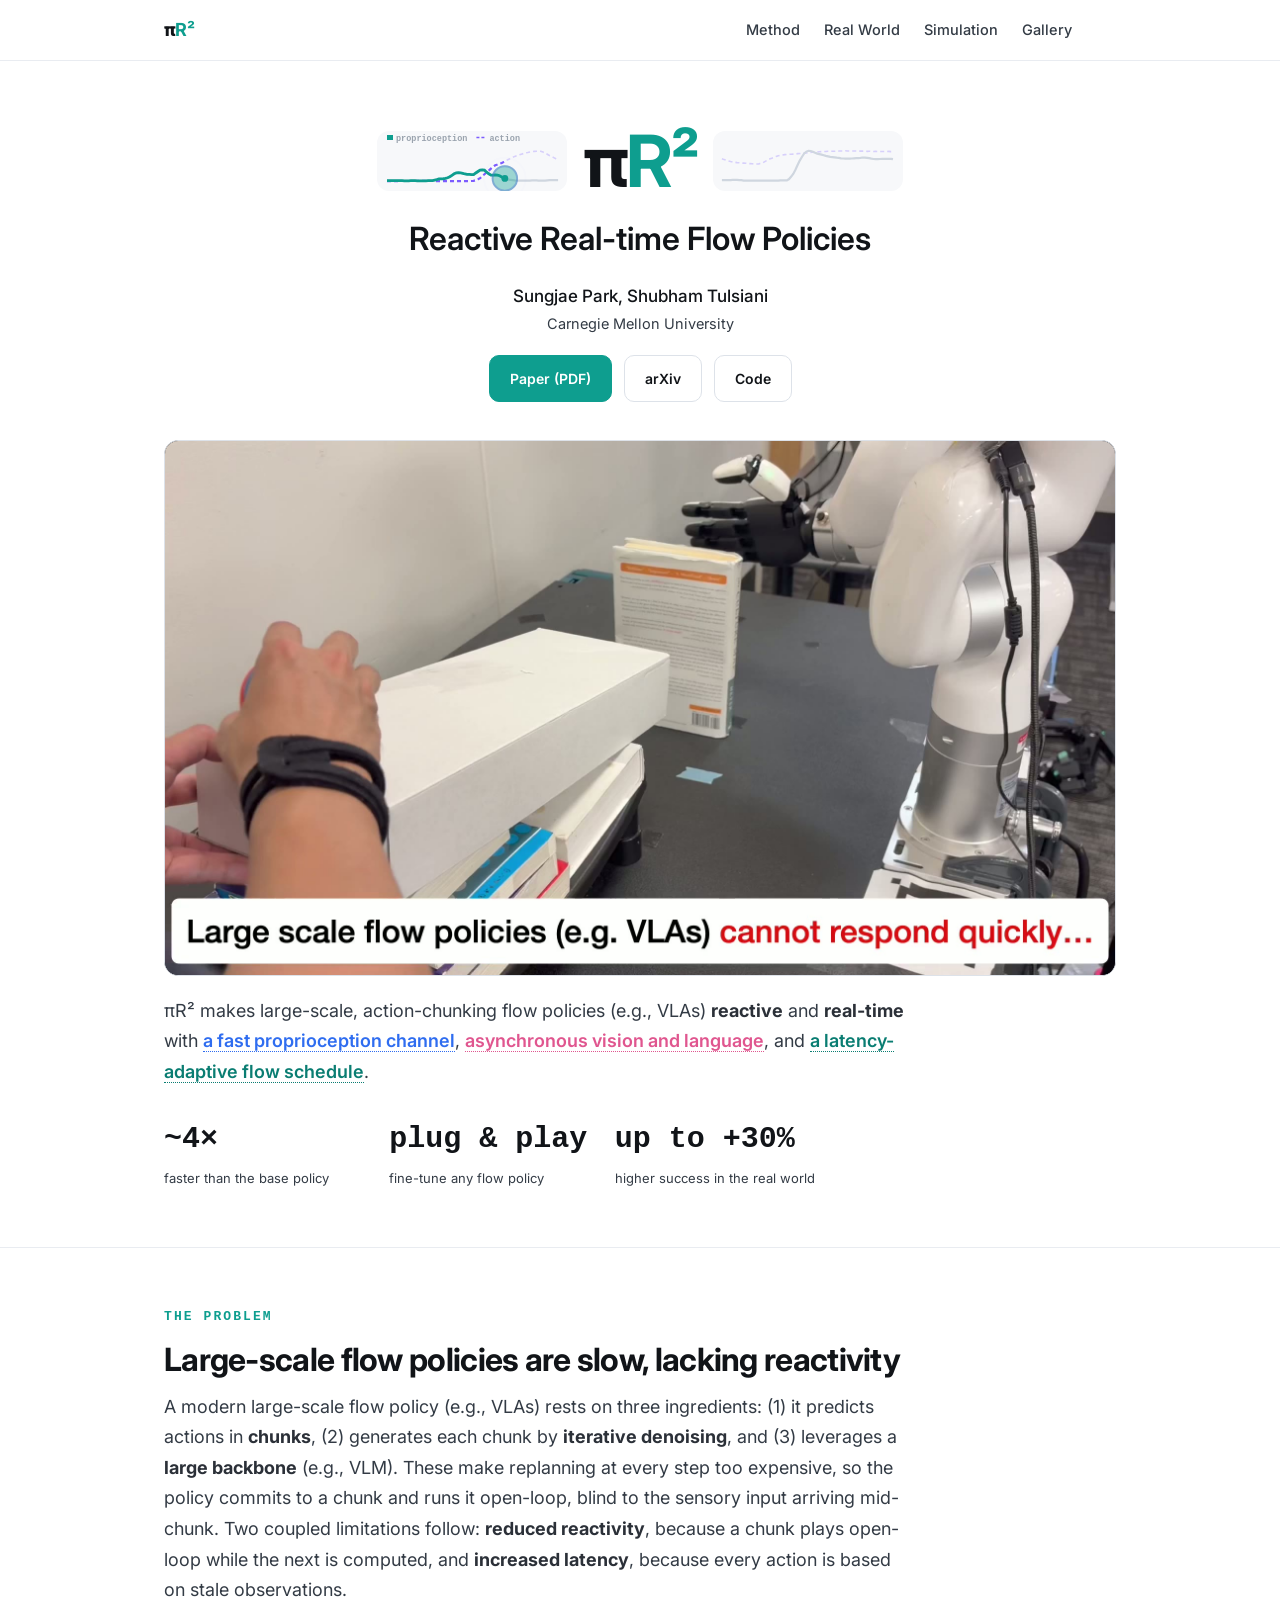
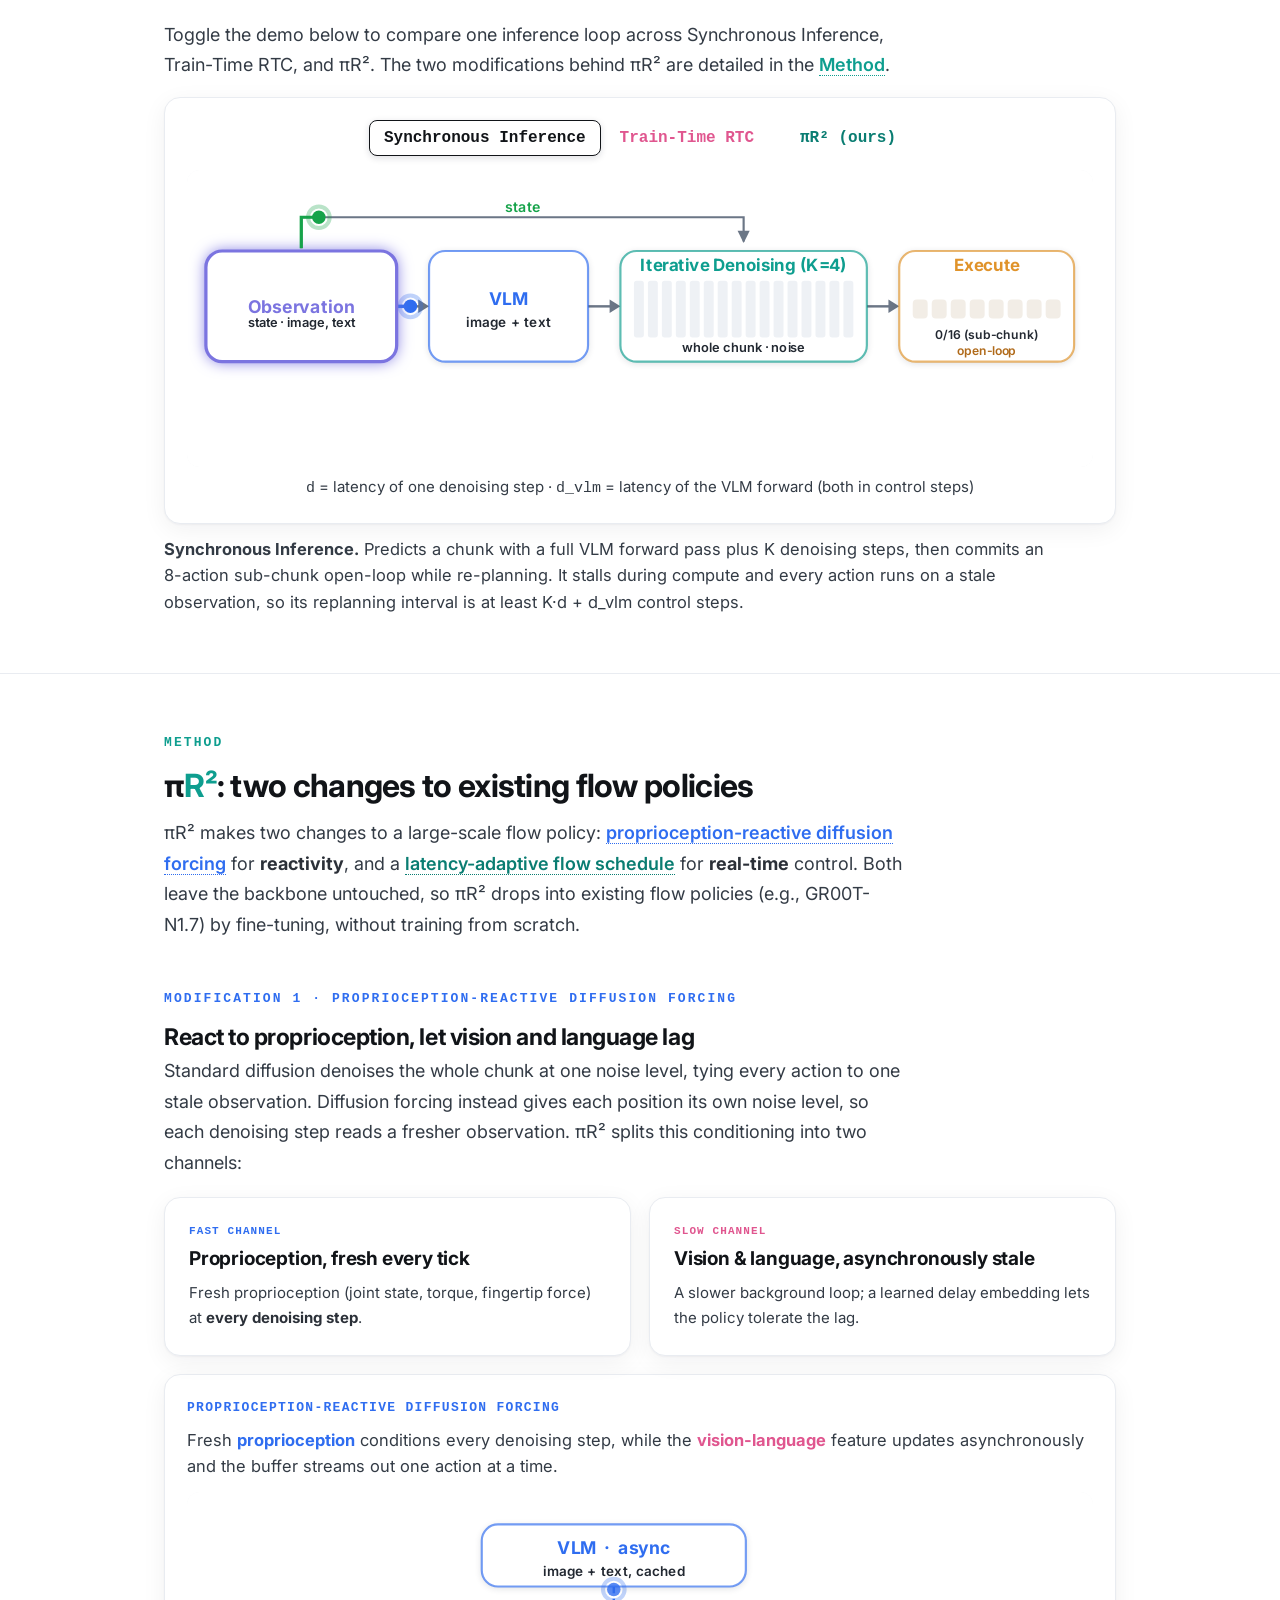
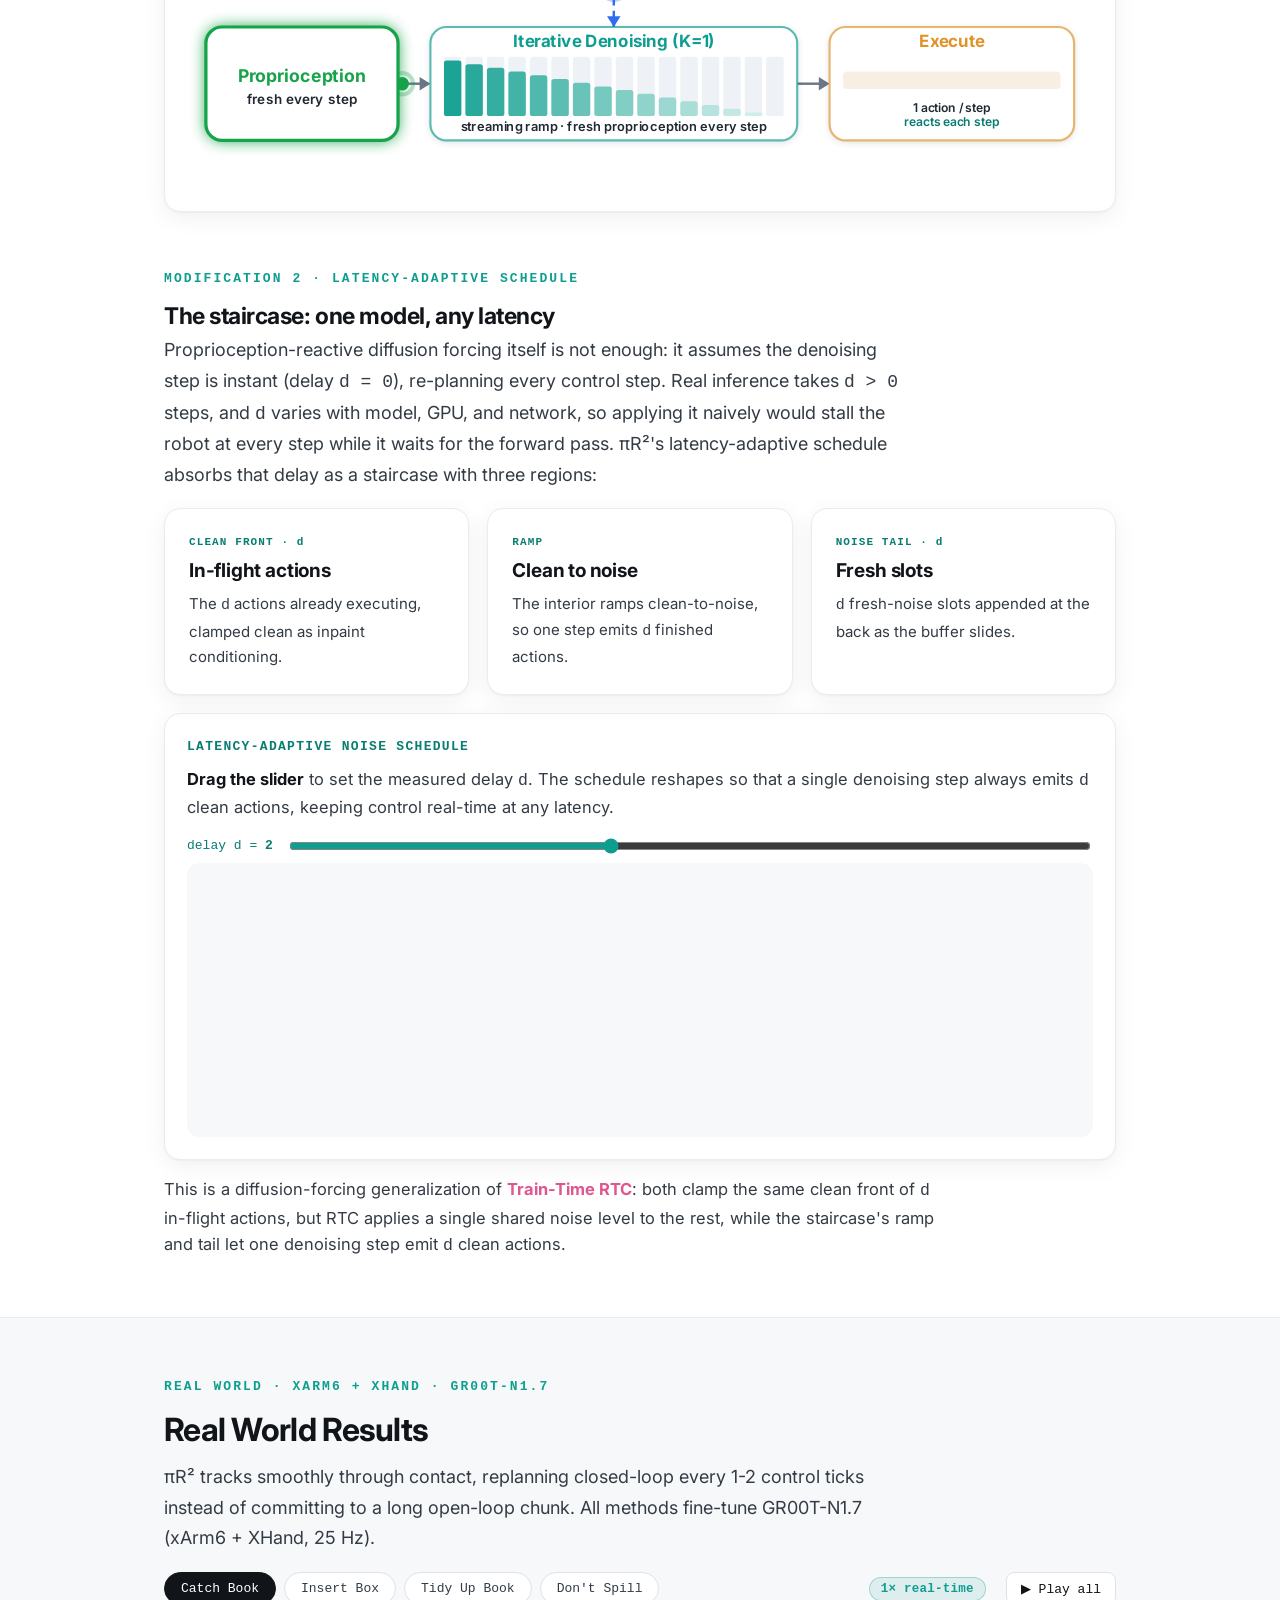
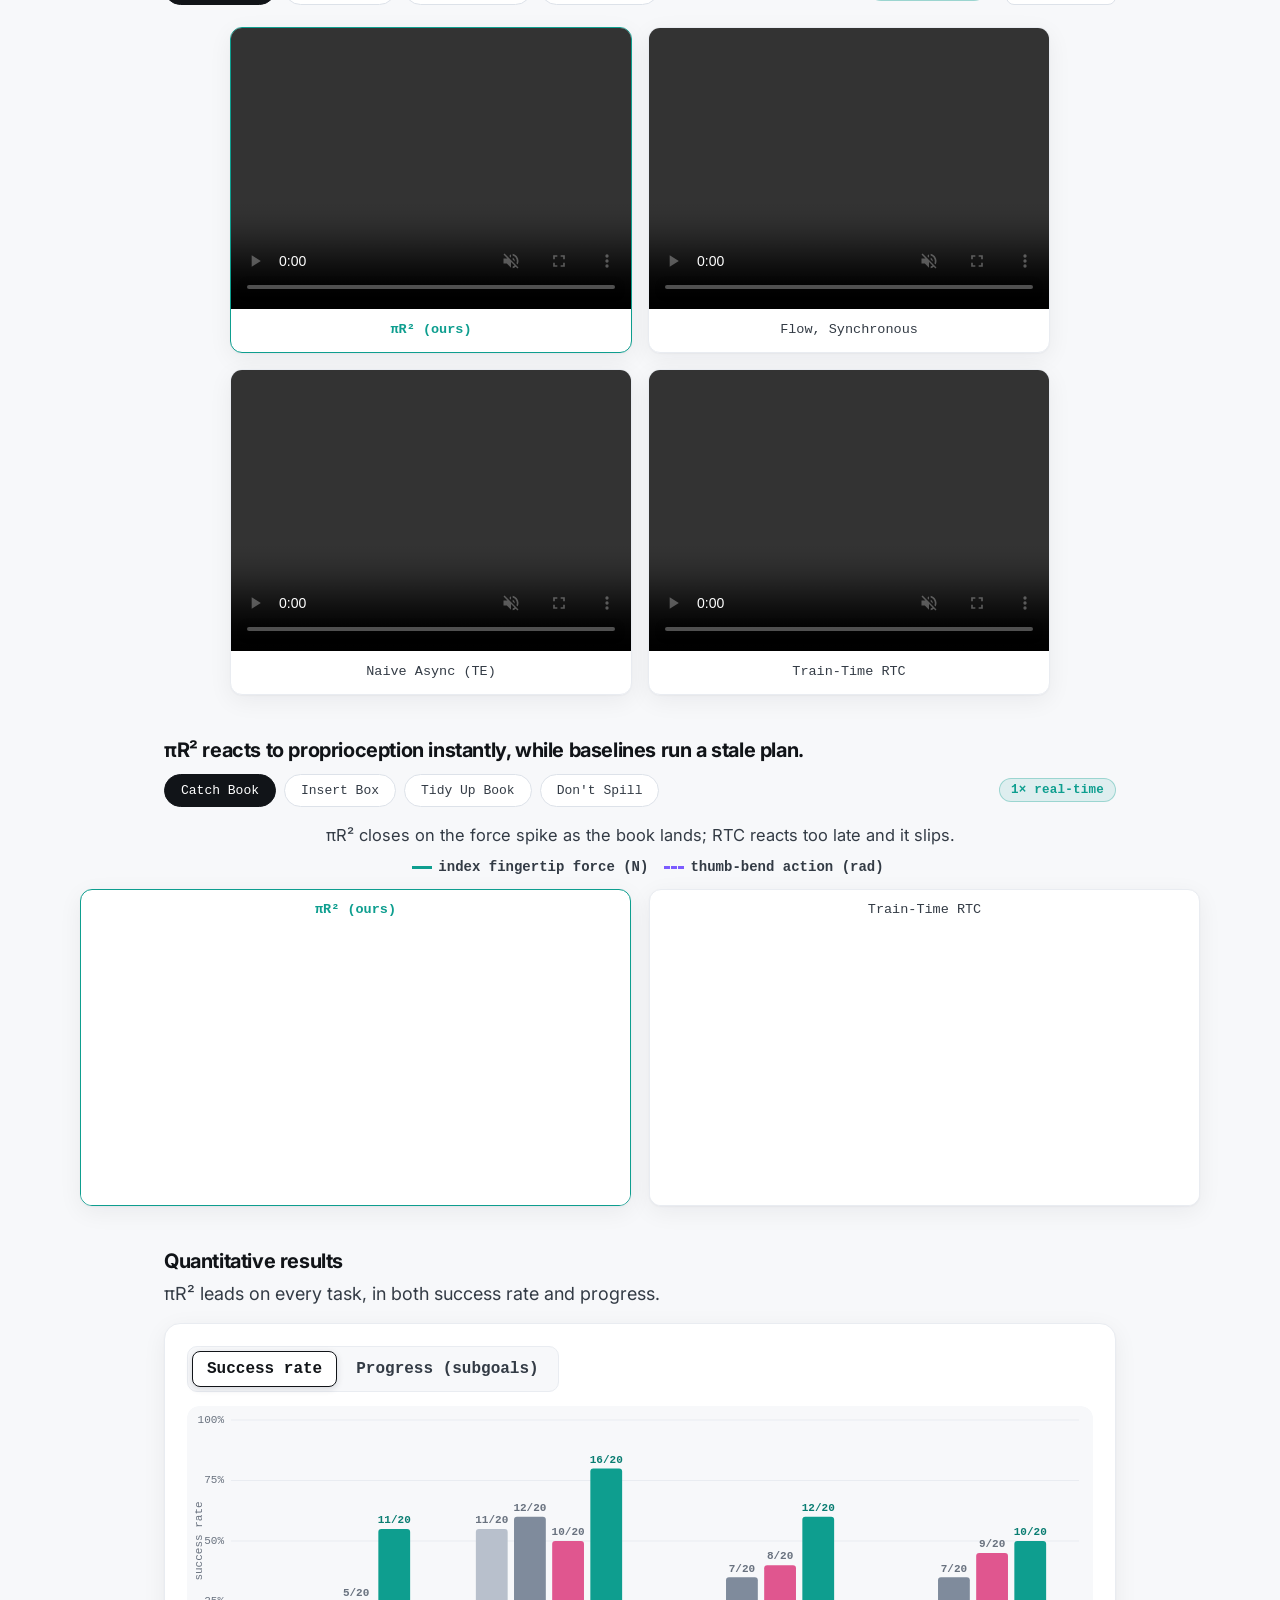
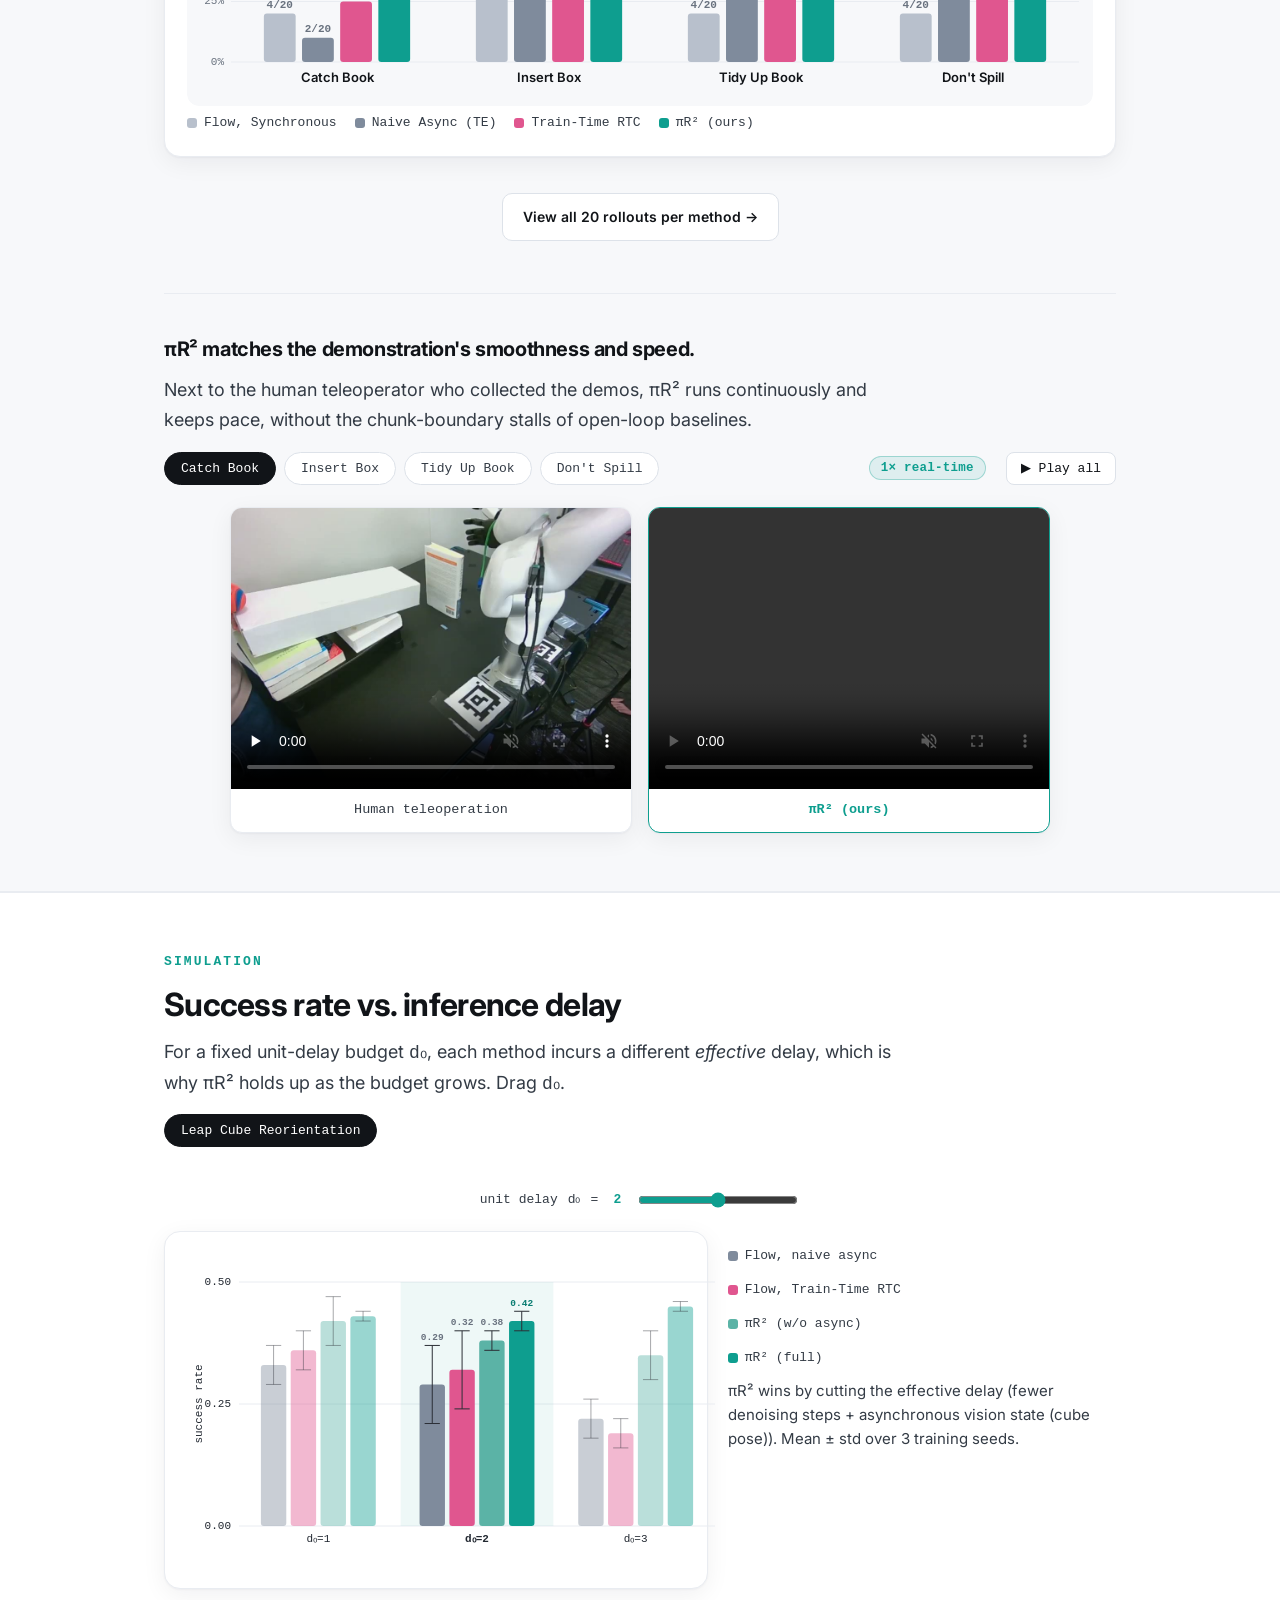
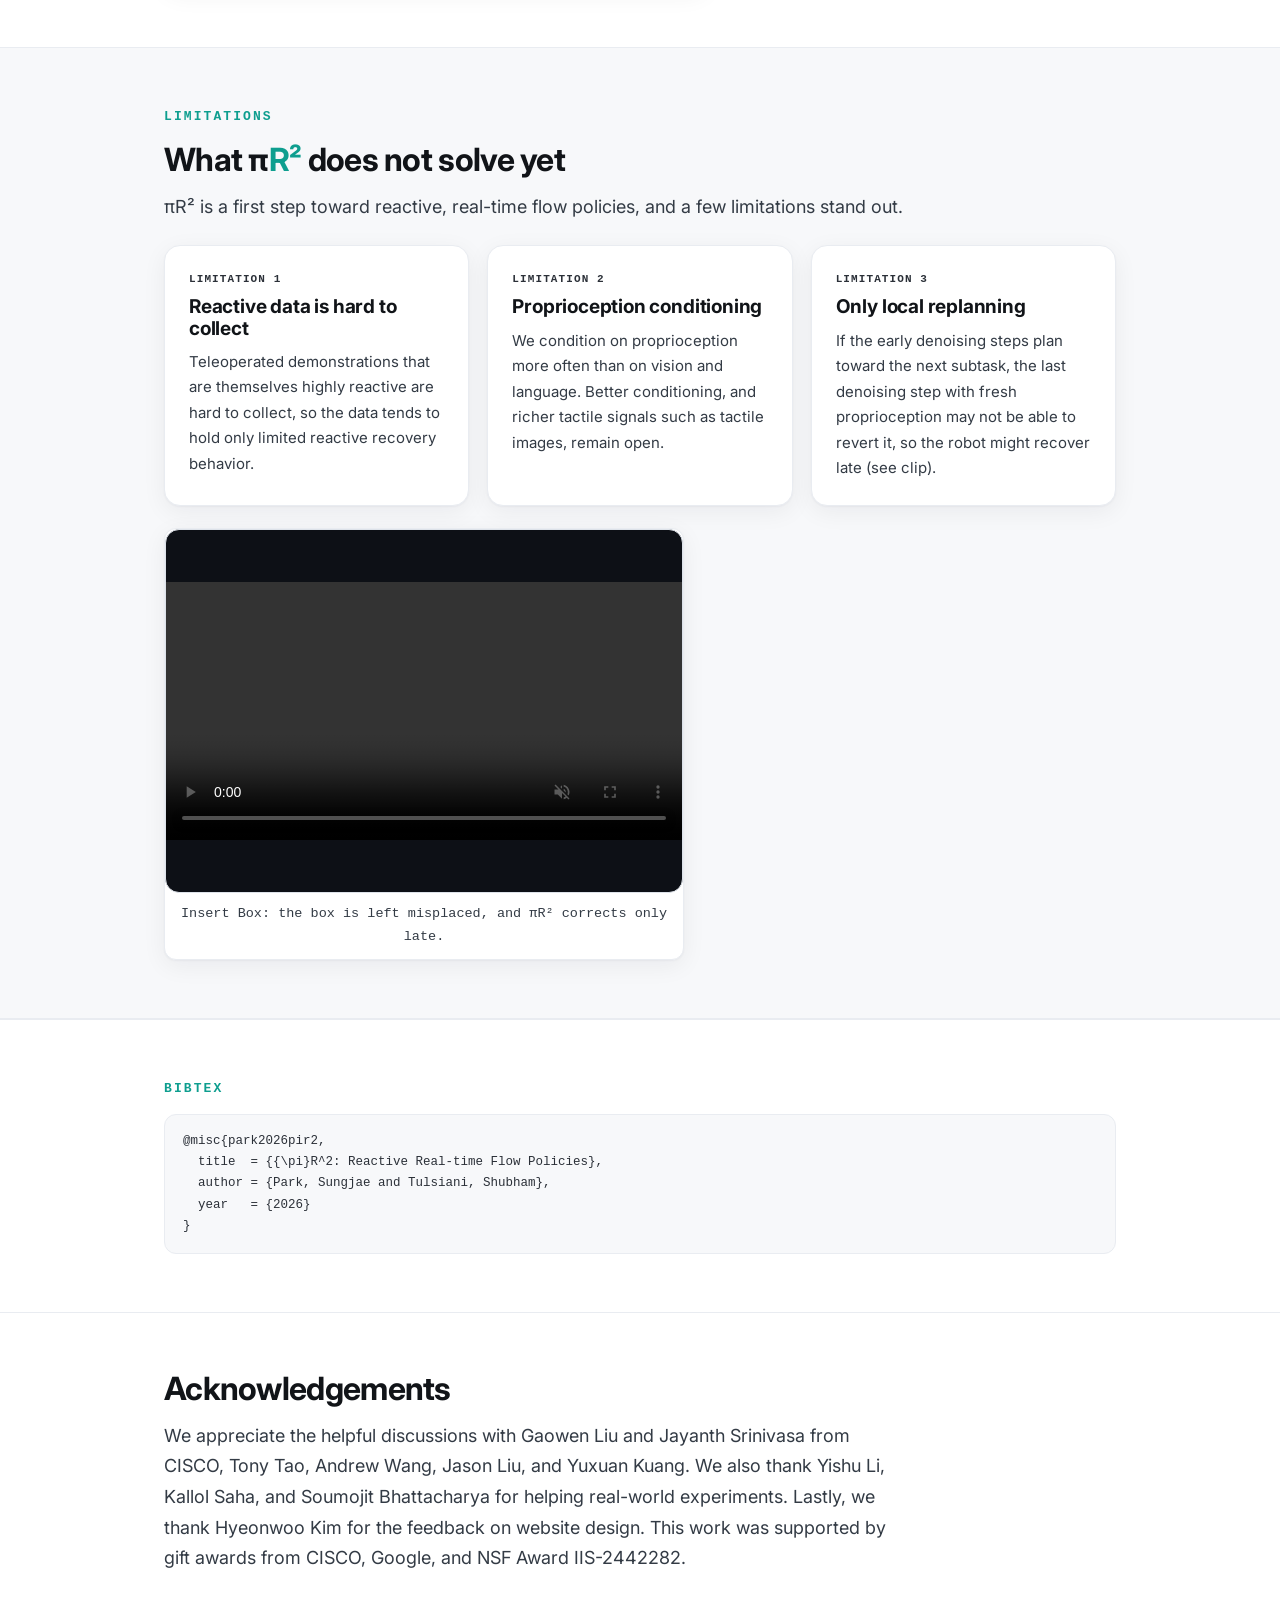
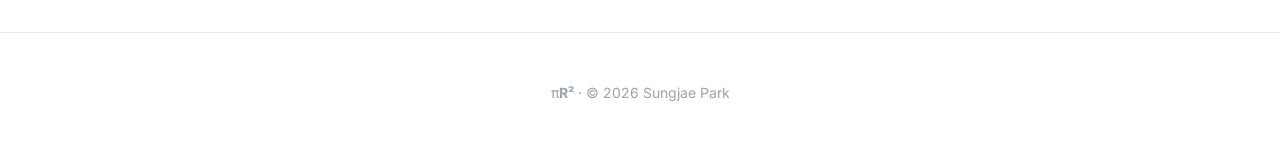
==== index.html @ 5cd4b4a8 "Initial commit" ====
<!doctype html>
<html lang="en">
<head>
<meta charset="utf-8">
<meta name="viewport" content="width=device-width, initial-scale=1">
<title>πR²: Reactive Real-time Flow Policies</title>
<link rel="preconnect" href="https://fonts.googleapis.com">
<link href="https://fonts.googleapis.com/css2?family=Inter:wght@400;500;600;700;800&display=swap" rel="stylesheet">
<link rel="icon" href="static/favicon_hand.svg?v=3" type="image/svg+xml">
<link rel="stylesheet" href="static/css/site.css">
</head>
<body>

<!-- NAV -->
<nav class="nav"><div class="wrap">
  <a class="brand" href="#top">&pi;<b>R²</b></a>
  <span class="links">
    <a href="#method">Method</a>
    <a href="#tasks">Real World</a>
    <a href="#delay">Simulation</a>
    <a href="rollouts.html">Gallery</a>
  </span>
  <span class="nav-actions"></span>
</div></nav>

<!-- HERO -->
<header class="hero" id="top"><div class="wrap">
  <div class="brandrow">
    <canvas class="hero-wave" aria-hidden="true"></canvas>
    <h1 class="title"><span class="pi">π</span><b>R²</b></h1>
    <canvas class="hero-wave" aria-hidden="true"></canvas>
  </div>
  <p class="subtitle">Reactive Real-time Flow Policies</p>
  <p class="authors"><a href="https://rureadyo.github.io/" target="_blank" rel="noopener">Sungjae Park</a>, <a href="https://shubhtuls.github.io/" target="_blank" rel="noopener">Shubham Tulsiani</a></p>
  <p class="affil">Carnegie Mellon University</p>
  <div class="cta">
    <a class="btn primary" href="static/pir2.pdf" id="paper-link">Paper (PDF)</a>
    <a class="btn" href="https://arxiv.org/abs/2607.26055" target="_blank" rel="noopener" id="arxiv-link">arXiv</a>
    <a class="btn" href="https://github.com/pi-r2-flow/pi-r2-flow" id="code-link">Code</a>
  </div>
</div></header>

<!-- TEASER -->
<section id="teaser"><div class="wrap">
  <div class="vidwrap" style="max-width:960px;margin:0 auto;aspect-ratio:16/9">
    <video id="teaser-reel" muted playsinline autoplay loop preload="auto" poster="static/videos/posters/teaser_init.jpg"><source src="static/videos/teaser_init.mp4" type="video/mp4"></video>
  </div>
  <p class="lead" style="margin:20px 0 0">πR² makes large-scale, action-chunking flow policies (e.g., VLAs) <b style="color:var(--text)">reactive</b> and <b style="color:var(--text)">real-time</b> with <a href="#mod1" class="jump" style="color:var(--fast)">a fast proprioception channel</a>, <a href="#mod1" class="jump" style="color:var(--slow)">asynchronous vision and language</a>, and <a href="#mod2" class="jump" style="color:var(--accent-d)">a latency-adaptive flow schedule</a>.</p>
  <div class="stats">
    <div class="stat"><div class="n">~4×</div><div class="l">faster than the base policy</div></div>
    <div class="stat"><div class="n">plug &amp; play</div><div class="l">fine-tune any flow policy</div></div>
    <div class="stat"><div class="n">up to +30%</div><div class="l">higher success in the real world</div></div>
  </div>
</div></section>

<!-- PROBLEM -->
<section id="problem"><div class="wrap">
  <p class="eyebrow">The problem</p>
  <h2>Large-scale flow policies are slow, lacking reactivity</h2>
  <p class="lead">A modern large-scale flow policy (e.g., VLAs) rests on three ingredients: (1) it predicts actions in <b style="color:var(--text)">chunks</b>, (2) generates each chunk by <b style="color:var(--text)">iterative denoising</b>, and (3) leverages a <b style="color:var(--text)">large backbone</b> (e.g., VLM). These make replanning at every step too expensive, so the policy commits to a chunk and runs it open-loop, blind to the sensory input arriving mid-chunk. Two coupled limitations follow: <b style="color:var(--text)">reduced reactivity</b>, because a chunk plays open-loop while the next is computed, and <b style="color:var(--text)">increased latency</b>, because every action is based on stale observations.</p>
  <p class="lead" style="margin-top:14px">Toggle the demo below to compare one inference loop across Synchronous Inference, Train-Time RTC, and πR². The two modifications behind πR² are detailed in the <a href="#method" class="jump" style="color:var(--accent)">Method</a>.</p>
  <div class="panel" style="margin-top:16px">
    <div class="seg" id="flow-seg" style="margin-bottom:14px;justify-content:center;flex-wrap:wrap;width:100%;background:none;border:none;padding:0">
      <button class="segbtn active" data-m="0">Synchronous Inference</button>
      <button class="segbtn" data-m="3" style="color:#e0568f">Train-Time RTC</button>
      <button class="segbtn" data-m="4" style="margin-left:12px;color:var(--accent-d);font-weight:700">πR² (ours)</button>
    </div>
    <div class="hscroll"><canvas id="vla-canvas"></canvas></div>
    <p class="note" style="margin:8px 0 0;color:var(--dim);text-align:center;font-size:15px"><span class="mono">d</span> = latency of one denoising step &middot; <span class="mono">d_vlm</span> = latency of the VLM forward (both in control steps)</p>
  </div>
  <p class="note" id="flow-caption" style="max-width:880px;margin:12px 0 0;color:var(--dim);min-height:40px;font-size:16.5px"></p>
</div></section>

<!-- METHOD -->
<section id="method"><div class="wrap">
  <p class="eyebrow">Method</p>
  <h2>π<span style="color:var(--accent)">R²</span>: two changes to existing flow policies</h2>
  <p class="lead">πR² makes two changes to a large-scale flow policy: <a href="#mod1" class="jump" style="color:var(--fast)">proprioception-reactive diffusion forcing</a> for <b style="color:var(--text)">reactivity</b>, and a <a href="#mod2" class="jump" style="color:var(--accent-d)">latency-adaptive flow schedule</a> for <b style="color:var(--text)">real-time</b> control. Both leave the backbone untouched, so πR² drops into existing flow policies (e.g., GR00T-N1.7) by fine-tuning, without training from scratch.</p>

  <p id="mod1" class="eyebrow" style="margin-top:48px;color:var(--fast);scroll-margin-top:70px">Modification 1 · proprioception-reactive diffusion forcing</p>
  <h3 style="font-size:23px;letter-spacing:-.02em;margin:0 0 6px">React to proprioception, let vision and language lag</h3>
  <p class="lead" style="margin-top:0">Standard diffusion denoises the whole chunk at one noise level, tying every action to one stale observation. Diffusion forcing instead gives each position its own noise level, so each denoising step reads a fresher observation. πR² splits this conditioning into two channels:</p>
  <div class="cards" style="margin-top:18px">
    <div class="card fast">
      <div class="tag">Fast channel</div>
      <h3>Proprioception, fresh every tick</h3>
      <p>Fresh proprioception (joint state, torque, fingertip force) at <b style="color:var(--text)">every denoising step</b>.</p>
    </div>
    <div class="card slow">
      <div class="tag">Slow channel</div>
      <h3>Vision &amp; language, asynchronously stale</h3>
      <p>A slower background loop; a learned delay embedding lets the policy tolerate the lag.</p>
    </div>
  </div>
  <div class="panel" style="margin-top:18px">
    <div class="tag mono" style="color:var(--fast);font-size:13px;letter-spacing:.1em;text-transform:uppercase;font-weight:600">Proprioception-reactive diffusion forcing</div>
    <p class="note" style="margin:8px 0 12px;color:var(--dim);font-size:16.5px;font-family:var(--sans)">Fresh <b style="color:var(--fast)">proprioception</b> conditions every denoising step, while the <b style="color:var(--slow)">vision-language</b> feature updates asynchronously and the buffer streams out one action at a time.</p>
    <div class="hscroll"><canvas id="m1-canvas"></canvas></div>
  </div>
  <p id="mod2" class="eyebrow" style="margin-top:56px;color:var(--accent);scroll-margin-top:70px">Modification 2 · latency-adaptive schedule</p>
  <h3 style="font-size:23px;letter-spacing:-.02em;margin:0 0 6px">The staircase: one model, any latency</h3>
  <p class="lead" style="margin-top:0">Proprioception-reactive diffusion forcing itself is not enough: it assumes the denoising step is instant (delay <span class="mono">d = 0</span>), re-planning every control step. Real inference takes <span class="mono">d &gt; 0</span> steps, and <span class="mono">d</span> varies with model, GPU, and network, so applying it naively would stall the robot at every step while it waits for the forward pass. πR²'s latency-adaptive schedule absorbs that delay as a staircase with three regions:</p>
  <div class="cards" style="margin-top:18px;grid-template-columns:repeat(auto-fit,minmax(190px,1fr))">
    <div class="card"><div class="tag" style="color:var(--accent-d)">Clean front &middot; <span style="text-transform:none">d</span></div><h3>In-flight actions</h3><p>The <span class="mono">d</span> actions already executing, clamped clean as inpaint conditioning.</p></div>
    <div class="card"><div class="tag" style="color:var(--accent-d)">Ramp</div><h3>Clean to noise</h3><p>The interior ramps clean-to-noise, so one step emits <span class="mono">d</span> finished actions.</p></div>
    <div class="card"><div class="tag" style="color:var(--accent-d)">Noise tail &middot; <span style="text-transform:none">d</span></div><h3>Fresh slots</h3><p><span class="mono">d</span> fresh-noise slots appended at the back as the buffer slides.</p></div>
  </div>
  <div class="panel" style="margin-top:18px">
    <div class="tag mono" style="color:var(--accent-d);font-size:13px;letter-spacing:.1em;text-transform:uppercase;font-weight:600">Latency-adaptive noise schedule</div>
    <p class="note" style="margin:8px 0 14px;color:var(--dim);font-size:16.5px;font-family:var(--sans)"><b style="color:var(--ink)">Drag the slider</b> to set the measured delay <span class="mono">d</span>. The schedule reshapes so that a single denoising step always emits <span class="mono">d</span> clean actions, keeping control real-time at any latency.</p>
    <div style="display:flex;align-items:center;gap:14px;margin-bottom:6px">
      <span class="mono" style="font-size:13px;color:var(--accent-d);white-space:nowrap">delay d = <b id="m2-dval">2</b></span>
      <input type="range" id="m2-d" min="0" max="5" value="2" step="1" style="flex:1;accent-color:var(--accent)">
    </div>
    <div class="hscroll"><canvas id="m2-canvas"></canvas></div>
  </div>
  <p class="note" style="max-width:780px;margin:16px 0 0;color:var(--dim);font-size:16.5px;font-family:var(--sans)">This is a diffusion-forcing generalization of <b style="color:#e0568f">Train-Time RTC</b>: both clamp the same clean front of <span class="mono">d</span> in-flight actions, but RTC applies a single shared noise level to the rest, while the staircase's ramp and tail let one denoising step emit <span class="mono">d</span> clean actions.</p>

</div></section>

<!-- REAL-WORLD TASKS -->
<section id="tasks" class="alt"><div class="wrap">
  <p class="eyebrow">Real world · xArm6 + XHand ·  GR00T-N1.7</p>
  <h2>Real World Results</h2>
  <p class="lead">πR² tracks smoothly through contact, replanning closed-loop every 1-2 control ticks instead of committing to a long open-loop chunk. All methods fine-tune GR00T-N1.7 (xArm6 + XHand, 25&nbsp;Hz).</p>

  <div class="tabs" style="margin-top:18px">
    <button class="tab active" data-tab="task" data-key="catch">Catch Book</button>
    <button class="tab" data-tab="task" data-key="box">Insert Box</button>
    <button class="tab" data-tab="task" data-key="book">Tidy Up Book</button>
    <button class="tab" data-tab="task" data-key="spill">Don't Spill</button>
    <span class="rtbadge" style="margin-left:auto;align-self:center">1× real-time</span>
    <button class="btn-sm playall" data-group="task" style="margin-left:12px">▶ Play all</button>
</div>

  <div data-tabgroup="task">
    <div data-panel="task" data-key="catch">
      <div class="taskgrid">
        <div class="vcell ours" data-task="catch" data-method="ours"><video preload="metadata" controls muted loop playsinline><source src="static/videos/catch_ours.mp4" type="video/mp4"></video><div class="lab">πR² (ours)</div></div>
        <div class="vcell" data-task="catch" data-method="sync"><video preload="metadata" controls muted loop playsinline><source src="static/videos/catch_sync.mp4" type="video/mp4"></video><div class="lab">Flow, Synchronous</div></div>
        <div class="vcell" data-task="catch" data-method="async"><video preload="metadata" controls muted loop playsinline><source src="static/videos/catch_async.mp4" type="video/mp4"></video><div class="lab">Naive Async (TE)</div></div>
        <div class="vcell" data-task="catch" data-method="rtc"><video preload="metadata" controls muted loop playsinline><source src="static/videos/catch_rtc.mp4" type="video/mp4"></video><div class="lab">Train-Time RTC</div></div>
      </div>
    </div>
    <div data-panel="task" data-key="box" style="display:none">
      <div class="taskgrid">
        <div class="vcell ours" data-task="box" data-method="ours"><video preload="metadata" controls muted loop playsinline><source src="static/videos/box_ours.mp4" type="video/mp4"></video><div class="lab">πR² (ours)</div></div>
        <div class="vcell" data-task="box" data-method="sync"><video preload="metadata" controls muted loop playsinline><source src="static/videos/box_sync.mp4" type="video/mp4"></video><div class="lab">Flow, Synchronous</div></div>
        <div class="vcell" data-task="box" data-method="async"><video preload="metadata" controls muted loop playsinline><source src="static/videos/box_async.mp4" type="video/mp4"></video><div class="lab">Naive Async (TE)</div></div>
        <div class="vcell" data-task="box" data-method="rtc"><video preload="metadata" controls muted loop playsinline><source src="static/videos/box_rtc.mp4" type="video/mp4"></video><div class="lab">Train-Time RTC</div></div>
      </div>
    </div>
    <div data-panel="task" data-key="book" style="display:none">
      <div class="taskgrid">
        <div class="vcell ours" data-task="book" data-method="ours"><video preload="metadata" controls muted loop playsinline><source src="static/videos/book_ours.mp4" type="video/mp4"></video><div class="lab">πR² (ours)</div></div>
        <div class="vcell" data-task="book" data-method="sync"><video preload="metadata" controls muted loop playsinline><source src="static/videos/book_sync.mp4" type="video/mp4"></video><div class="lab">Flow, Synchronous</div></div>
        <div class="vcell" data-task="book" data-method="async"><video preload="metadata" controls muted loop playsinline><source src="static/videos/book_async.mp4" type="video/mp4"></video><div class="lab">Naive Async (TE)</div></div>
        <div class="vcell" data-task="book" data-method="rtc"><video preload="metadata" controls muted loop playsinline><source src="static/videos/book_rtc.mp4" type="video/mp4"></video><div class="lab">Train-Time RTC</div></div>
      </div>
    </div>
    <div data-panel="task" data-key="spill" style="display:none">
      <div class="taskgrid">
        <div class="vcell ours" data-task="spill" data-method="ours"><video preload="metadata" controls muted loop playsinline><source src="static/videos/spill_ours.mp4" type="video/mp4"></video><div class="lab">πR² (ours)</div></div>
        <div class="vcell" data-task="spill" data-method="sync"><video preload="metadata" controls muted loop playsinline><source src="static/videos/spill_sync.mp4" type="video/mp4"></video><div class="lab">Flow, Synchronous</div></div>
        <div class="vcell" data-task="spill" data-method="async"><video preload="metadata" controls muted loop playsinline><source src="static/videos/spill_async.mp4" type="video/mp4"></video><div class="lab">Naive Async (TE)</div></div>
        <div class="vcell" data-task="spill" data-method="rtc"><video preload="metadata" controls muted loop playsinline><source src="static/videos/spill_rtc.mp4" type="video/mp4"></video><div class="lab">Train-Time RTC</div></div>
      </div>
    </div>
  </div>
  <div style="margin-top:44px">
    <h3 style="font-size:20px;letter-spacing:-.02em;margin:0 0 12px">πR² reacts to proprioception instantly, while baselines run a stale plan.</h3>
    <div class="tabs" style="margin-bottom:14px">
      <button class="tab active" data-tab="fast" data-key="catch">Catch Book</button>
      <button class="tab" data-tab="fast" data-key="box">Insert Box</button>
      <button class="tab" data-tab="fast" data-key="book">Tidy Up Book</button>
      <button class="tab" data-tab="fast" data-key="spill">Don't Spill</button>
      <span class="rtbadge" style="margin-left:auto;align-self:center">1× real-time</span>
    </div>
    <div class="cmpwide">
      <div data-tabgroup="fast">
        <div data-panel="fast" data-key="catch">
          <p class="cmpdesc">πR² closes on the force spike as the book lands; RTC reacts too late and it slips.</p>
          <div class="cmplegend"><span class="sw" style="border-top:3px solid #0e9e8f"></span>index fingertip force (N)<span class="sw" style="border-top:3px dashed #7c5cff"></span>thumb-bend action (rad)</div>
          <div class="cmpgrid">
            <div class="cell ours"><div class="lab">πR² (ours)</div><video class="scrub" muted loop playsinline autoplay preload="metadata"><source src="static/videos/cmp/catch_ours_cmp.mp4" type="video/mp4"></video></div>
            <div class="cell"><div class="lab">Train-Time RTC</div><video class="scrub" muted loop playsinline autoplay preload="metadata"><source src="static/videos/cmp/catch_rtc_cmp.mp4" type="video/mp4"></video></div>
          </div>
        </div>
        <div data-panel="fast" data-key="box" style="display:none">
          <p class="cmpdesc">RTC reacts late to the force feedback and its index force overshoots out-of-distribution; πR² stays controlled.</p>
          <div class="cmplegend"><span class="sw" style="border-top:3px solid #0e9e8f"></span>index fingertip force (N)<span class="sw" style="border-top:3px dashed #7c5cff"></span>index_j1 action (rad)</div>
          <div class="cmpgrid">
            <div class="cell ours"><div class="lab">πR² (ours)</div><video class="scrub" muted loop playsinline autoplay preload="metadata"><source src="static/videos/cmp/box_ours_cmp.mp4" type="video/mp4"></video></div>
            <div class="cell"><div class="lab">Train-Time RTC</div><video class="scrub" muted loop playsinline autoplay preload="metadata"><source src="static/videos/cmp/box_rtc_cmp.mp4" type="video/mp4"></video></div>
          </div>
        </div>
        <div data-panel="fast" data-key="book" style="display:none">
          <p class="cmpdesc">RTC squeezes too hard, its middle-finger force spikes, and the book drops; πR² grips just enough to lift it.</p>
          <div class="cmplegend"><span class="sw" style="border-top:3px solid #0e9e8f"></span>middle fingertip force (N)<span class="sw" style="border-top:3px dashed #7c5cff"></span>index_j1 action (rad)</div>
          <div class="cmpgrid">
            <div class="cell ours"><div class="lab">πR² (ours)</div><video class="scrub" muted loop playsinline autoplay preload="metadata"><source src="static/videos/cmp/book_ours_cmp.mp4" type="video/mp4"></video></div>
            <div class="cell"><div class="lab">Train-Time RTC</div><video class="scrub" muted loop playsinline autoplay preload="metadata"><source src="static/videos/cmp/book_rtc_cmp.mp4" type="video/mp4"></video></div>
          </div>
        </div>
        <div data-panel="fast" data-key="spill" style="display:none">
          <p class="cmpdesc">RTC's thumb never contacts the ball (thumb force ~0) but keeps going; πR² grasps it with both fingers.</p>
          <div class="cmplegend"><span class="sw" style="border-top:3px solid #0e9e8f"></span>index force (N)<span class="sw" style="border-top:3px solid #1f7a8c"></span>thumb force (N)<span class="sw" style="border-top:3px dashed #7c5cff"></span>index_j1 action (rad)<span class="sw" style="border-top:3px dashed #c057d6"></span>thumb_bend action (rad)</div>
          <div class="cmpgrid">
            <div class="cell ours"><div class="lab">πR² (ours)</div><video class="scrub" muted loop playsinline autoplay preload="metadata"><source src="static/videos/cmp/spill_ours_cmp.mp4" type="video/mp4"></video></div>
            <div class="cell"><div class="lab">Train-Time RTC</div><video class="scrub" muted loop playsinline autoplay preload="metadata"><source src="static/videos/cmp/spill_rtc_cmp.mp4" type="video/mp4"></video></div>
          </div>
        </div>
      </div>
    </div>
  </div>

  <div style="margin-top:44px">
    <h3 style="font-size:20px;letter-spacing:-.02em;margin:0 0 4px">Quantitative results</h3>
    <p class="lead" style="margin:6px 0 14px">πR² leads on every task, in both success rate and progress.</p>
    <div class="panel">
      <div class="seg" id="results-metric" style="margin-bottom:14px">
        <button class="segbtn active" data-m="sr">Success rate</button>
        <button class="segbtn" data-m="prog">Progress (subgoals)</button>
      </div>
      <div class="hscroll"><canvas id="results-canvas"></canvas></div>
      <div class="legend" style="margin-top:6px">
        <span class="k"><span class="dot" style="background:#b8c0cc"></span> Flow, Synchronous</span>
        <span class="k"><span class="dot" style="background:#7f8b9c"></span> Naive Async (TE)</span>
        <span class="k"><span class="dot" style="background:#e0568f"></span> Train-Time RTC</span>
        <span class="k"><span class="dot" style="background:#0e9e8f"></span> πR² (ours)</span>
      </div>
    </div>
  </div>

  <div class="center" style="margin-top:36px">
    <a class="btn" href="rollouts.html">View all 20 rollouts per method →</a>
  </div>

  <div style="margin-top:52px;padding-top:44px;border-top:1px solid var(--line)">
    <h3 style="font-size:20px;letter-spacing:-.02em;margin:0 0 4px">πR² matches the demonstration's smoothness and speed.</h3>
    <p class="lead" style="margin-bottom:6px">Next to the human teleoperator who collected the demos, πR² runs continuously and keeps pace, without the chunk-boundary stalls of open-loop baselines.</p>
    <div class="tabs" style="margin-top:16px">
    <button class="tab active" data-tab="tele" data-key="catch">Catch Book</button>
    <button class="tab" data-tab="tele" data-key="box">Insert Box</button>
    <button class="tab" data-tab="tele" data-key="book">Tidy Up Book</button>
    <button class="tab" data-tab="tele" data-key="spill">Don't Spill</button>
    <span class="rtbadge" style="margin-left:auto;align-self:center">1× real-time</span>
    <button class="btn-sm playall" data-group="tele" style="margin-left:12px">▶ Play all</button>
</div>
    <div data-tabgroup="tele">
      <div data-panel="tele" data-key="catch">
        <div class="taskgrid uniform">
          <div class="vcell"><video preload="none" poster="static/videos/posters/teleop_catch.jpg" controls muted loop playsinline><source src="static/videos/teleop_catch.mp4" type="video/mp4"></video><div class="lab">Human teleoperation</div></div>
          <div class="vcell ours" data-task="catch" data-method="ours"><video preload="metadata" controls muted loop playsinline><source src="static/videos/catch_ours_tele.mp4" type="video/mp4"></video><div class="lab">πR² (ours)</div></div>
        </div>
      </div>
      <div data-panel="tele" data-key="box" style="display:none">
        <div class="taskgrid uniform">
          <div class="vcell"><video preload="none" poster="static/videos/posters/teleop_box.jpg" controls muted loop playsinline><source src="static/videos/teleop_box.mp4" type="video/mp4"></video><div class="lab">Human teleoperation</div></div>
          <div class="vcell ours" data-task="box" data-method="ours"><video preload="metadata" controls muted loop playsinline><source src="static/videos/box_ours.mp4" type="video/mp4"></video><div class="lab">πR² (ours)</div></div>
        </div>
      </div>
      <div data-panel="tele" data-key="book" style="display:none">
        <div class="taskgrid uniform">
          <div class="vcell"><video preload="none" poster="static/videos/posters/teleop_book.jpg" controls muted loop playsinline><source src="static/videos/teleop_book.mp4" type="video/mp4"></video><div class="lab">Human teleoperation</div></div>
          <div class="vcell ours" data-task="book" data-method="ours"><video preload="metadata" controls muted loop playsinline><source src="static/videos/book_ours.mp4" type="video/mp4"></video><div class="lab">πR² (ours)</div></div>
        </div>
      </div>
      <div data-panel="tele" data-key="spill" style="display:none">
        <div class="taskgrid uniform">
          <div class="vcell"><video preload="none" poster="static/videos/posters/teleop_spill.jpg" controls muted loop playsinline><source src="static/videos/teleop_spill.mp4" type="video/mp4"></video><div class="lab">Human teleoperation</div></div>
          <div class="vcell ours" data-task="spill" data-method="ours"><video preload="metadata" controls muted loop playsinline><source src="static/videos/spill_ours.mp4" type="video/mp4"></video><div class="lab">πR² (ours)</div></div>
        </div>
      </div>
    </div>
  </div>

</div></section>

<!-- DELAY EXPLORER -->
<section id="delay"><div class="wrap">
  <p class="eyebrow">Simulation</p>
  <h2>Success rate vs. inference delay</h2>
  <p class="lead">For a fixed unit-delay budget <span class="mono">d₀</span>, each method incurs a different <em>effective</em> delay, which is why πR² holds up as the budget grows. Drag <span class="mono">d₀</span>.</p>
  <div class="tabs" id="delay-tabs" style="margin:14px 0 4px"></div>
  <div class="explorer">
    <div class="controls" style="justify-content:center">
      <div class="ctl">unit delay <span class="mono">d₀</span> = <span class="val" id="delay-x-val">2</span>
        <input type="range" id="delay-x"></div>
    </div>
    <div class="explorer-2">
      <div class="panel">
        <div id="delay-readout" class="readout"></div>
        <canvas id="delay-canvas"></canvas>
      </div>
      <div>
        <div class="legend" style="flex-direction:column;gap:12px">
          <span class="k"><span class="dot" style="background:#7f8b9c"></span> Flow, naive async</span>
          <span class="k"><span class="dot" style="background:#e0568f"></span> Flow, Train-Time RTC</span>
          <span class="k"><span class="dot" style="background:#5bb3a6"></span> πR² (w/o async)</span>
          <span class="k"><span class="dot" style="background:#0e9e8f"></span> πR² (full)</span>
        </div>
        <p class="note" id="delay-note"></p>
      </div>
    </div>
  </div>
</div></section>



<!-- FAILURES -->
<section id="failures" class="alt"><div class="wrap">
  <p class="eyebrow">Limitations</p>
  <h2>What π<span style="color:var(--accent)">R²</span> does not solve yet</h2>
  <p class="lead">πR² is a first step toward reactive, real-time flow policies, and a few limitations stand out.</p>
  <div class="cards three" style="margin-top:22px">
    <div class="card"><div class="tag">Limitation 1</div><h3>Reactive data is hard to collect</h3><p>Teleoperated demonstrations that are themselves highly reactive are hard to collect, so the data tends to hold only limited reactive recovery behavior.</p></div>
    <div class="card"><div class="tag">Limitation 2</div><h3>Proprioception conditioning</h3><p>We condition on proprioception more often than on vision and language. Better conditioning, and richer tactile signals such as tactile images, remain open.</p></div>
    <div class="card"><div class="tag">Limitation 3</div><h3>Only local replanning</h3><p>If the early denoising steps plan toward the next subtask, the last denoising step with fresh proprioception may not be able to revert it, so the robot might recover late (see clip).</p></div>
  </div>
  <div class="failgrid" style="grid-template-columns:1fr;max-width:520px;margin-top:22px">
    <div class="vcell"><div class="vidwrap" style="aspect-ratio:1536/1080"><video preload="metadata" controls muted loop playsinline><source src="static/videos/box_fail.mp4" type="video/mp4"></video></div><div class="lab">Insert Box: the box is left misplaced, and πR² corrects only late.</div></div>
  </div>
</div></section>

<!-- CITE -->
<section id="cite"><div class="wrap">
  <p class="eyebrow">BibTeX</p>
  <div class="cite">@misc{park2026pir2,
  title  = {{\pi}R^2: Reactive Real-time Flow Policies},
  author = {Park, Sungjae and Tulsiani, Shubham},
  year   = {2026}
}</div>
</div></section>

<!-- ACKNOWLEDGEMENTS -->
<section id="ack"><div class="wrap">
  <h2>Acknowledgements</h2>
  <p class="lead">We appreciate the helpful discussions with Gaowen Liu and Jayanth Srinivasa from CISCO, Tony Tao, Andrew Wang, Jason Liu, and Yuxuan Kuang. We also thank Yishu Li, Kallol Saha, and Soumojit Bhattacharya for helping real-world experiments. Lastly, we thank Hyeonwoo Kim for the feedback on website design. This work was supported by gift awards from CISCO, Google, and NSF Award IIS-2442282.</p>
</div></section>

<footer><div class="wrap">π<b>R²</b> · &copy; 2026 Sungjae Park</div></footer>

<script src="static/js/hero.js"></script>
<script src="static/js/vlaflow.js"></script>
<script src="static/js/proprio_data.js"></script>
<script src="static/js/cmpscrub.js"></script>
<script src="static/js/delay.js"></script>
<script src="static/js/mod2_sched.js"></script>
<script src="static/js/results.js"></script>
<script src="static/js/success.js"></script>
<script src="static/js/main.js"></script>
</body>
</html>
---- static/css/site.css ----
/* piR2 — clean light template */
:root{
  --bg:#ffffff;
  --bg-alt:#f7f8fa;
  --panel:#ffffff;
  --ink:#111418;        /* headings */
  --text:#2b3038;       /* body */
  --dim:#333b45;        /* secondary */
  --faint:#9aa3ae;      /* tertiary */
  --line:#e9ecf1;
  --line2:#dde2e9;
  --accent:#0e9e8f;     /* brand teal */
  --accent-d:#0a7d72;
  --accent-soft:#e7f6f3;
  --fast:#2f6df0;       /* proprioception (method only) */
  --slow:#e0568f;       /* vision/language (method only) */
  --good:#0e9e8f; --bad:#c2452f;
  --mono:'JetBrains Mono',ui-monospace,SFMono-Regular,Menlo,monospace;
  --sans:'Inter',system-ui,-apple-system,Segoe UI,Roboto,sans-serif;
  --maxw:1000px;
  --shadow:0 1px 2px rgba(16,24,40,.04),0 6px 24px rgba(16,24,40,.06);
}
*{box-sizing:border-box}
html{scroll-behavior:smooth}
body{margin:0;background:var(--bg);color:var(--text);font-family:var(--sans);
  font-size:17px;line-height:1.7;-webkit-font-smoothing:antialiased}
a{color:var(--accent);text-decoration:none}
a:hover{color:var(--accent-d)}
h1,h2,h3{color:var(--ink);line-height:1.12;letter-spacing:-.022em;font-weight:700;margin:0}
h2{font-size:clamp(23px,3.0vw,32px)}
h3{font-size:19px;letter-spacing:-.01em}
section{padding:58px 0;border-top:1px solid var(--line)}
section.alt{background:var(--bg-alt);border-top:1px solid var(--line);border-bottom:1px solid var(--line)}
.rollblock .gv{max-width:920px;margin:0 auto 22px}
.rollblock .gv .lab{font-family:var(--mono);font-size:17px;font-weight:600;color:var(--dim);margin-bottom:8px}
.rollblock .gv.ours .lab{color:var(--accent);font-weight:700}
.rollblock .gv video{width:100%;display:block;border:1px solid var(--line);border-radius:10px;background:#000}
.rollblock .gv.ours video{border:2px solid var(--accent)}
.wrap{max-width:var(--maxw);margin:0 auto;padding:0 24px}
.eyebrow{font-family:var(--mono);font-size:13px;letter-spacing:.16em;text-transform:uppercase;color:var(--accent);margin:0 0 14px;font-weight:700}
.lead{color:var(--dim);font-size:18px;max-width:740px;margin:14px 0 0}
.mono{font-family:var(--mono)}
.center{text-align:center}
.jump{text-decoration:none;border-bottom:1px dotted currentColor;font-weight:600}
.jump:hover{opacity:.65}
.center .lead{margin-left:auto;margin-right:auto}

/* nav */
.nav{position:sticky;top:0;z-index:50;background:rgba(255,255,255,.82);backdrop-filter:blur(10px);border-bottom:1px solid var(--line)}
.nav .wrap{display:flex;align-items:center;gap:22px;height:60px}
.nav .brand{font-weight:800;letter-spacing:-.03em;color:var(--ink);font-size:18px}
.nav .brand b{color:var(--accent)}
.nav .links{margin-left:auto;display:flex;gap:24px;font-size:14.5px}
.nav .links a{color:var(--dim);font-weight:500}
.nav .links a:hover{color:var(--ink)}
.nav-actions{margin-left:22px;display:flex;gap:8px}
.navbtn{font-size:13.5px;font-weight:600;padding:7px 14px;border-radius:8px;border:1px solid var(--line2);color:var(--ink);background:#fff;transition:.15s}
.navbtn:hover{border-color:var(--accent);color:var(--accent)}
@media(max-width:760px){.nav .links{display:none}}

@media(max-width:520px){.nav-actions{display:none}}

/* hero */
.hero{padding:60px 0 20px;text-align:center}
#teaser{padding-top:18px;border-top:none}
.hero .lead{margin-left:auto;margin-right:auto;text-align:justify;text-align-last:left;hyphens:auto}
.badges{display:flex;gap:8px;flex-wrap:wrap;justify-content:center;margin-bottom:26px}
.badge{font-family:var(--mono);font-size:12px;padding:5px 12px;border:1px solid var(--line2);border-radius:999px;color:var(--dim)}
.title{font-size:clamp(40px,7vw,72px);letter-spacing:-.04em;margin:0}
.title b{color:var(--accent);font-weight:inherit}
.title .pi{color:var(--ink)}
.brandrow{display:flex;flex-direction:row;align-items:center;justify-content:center;gap:16px}
.hero-wave{display:block;margin:0;width:190px;height:60px;flex:0 0 auto}
.wave-cap{margin:4px 0 0;font-size:12px;color:var(--faint);letter-spacing:.02em}
.wave-cap .wd{display:inline-block;width:9px;height:9px;border-radius:2px;margin:0 4px 0 8px;vertical-align:middle}
.wave-cap .wd:first-child{margin-left:0}
.subtitle{font-size:clamp(22px,3.2vw,32px);color:var(--ink);font-weight:600;margin:10px 0 0}
.authors{color:var(--ink);font-size:17px;font-weight:500;margin:16px 0 0}
.authors a{color:var(--ink);text-decoration:none}
.authors a:hover{color:var(--accent-d)}
.affil{color:var(--dim);font-size:14.5px;margin:1px 0 0}
.authors .mono{color:var(--faint)}
.cta{display:flex;gap:12px;flex-wrap:wrap;justify-content:center;margin-top:18px}
.btn{display:inline-flex;align-items:center;gap:8px;font-size:14px;font-weight:600;
  padding:11px 20px;border-radius:10px;border:1px solid var(--line2);color:var(--ink);background:#fff;transition:.15s}
.btn:hover{border-color:var(--accent);color:var(--accent)}
.btn.primary{background:var(--accent);color:#fff;border-color:var(--accent)}
.btn.primary:hover{background:var(--accent-d);color:#fff}

/* stat row */
.stats{display:grid;grid-template-columns:repeat(3,1fr);gap:16px;max-width:660px;margin:26px 0 0}
.stat .n{font-family:var(--mono);font-size:30px;font-weight:700;color:var(--ink)}
.stat .n span{color:var(--accent)}
.stat .l{color:var(--dim);font-size:13px;margin-top:2px}
@media(max-width:680px){.stats{grid-template-columns:repeat(2,1fr)}}

/* panel / cards */
.panel{background:var(--panel);border:1px solid var(--line);border-radius:16px;padding:22px;box-shadow:var(--shadow)}
.callout{background:#f1f8f6;border:1px solid #d3e7e1;border-left:4px solid var(--accent);border-radius:12px;padding:18px 22px;font-size:16.5px;line-height:1.65;color:var(--text)}
.overview{display:grid;grid-template-columns:1fr 1fr;gap:16px;margin-top:22px}
@media(max-width:680px){.overview{grid-template-columns:1fr}}
.ov{display:flex;gap:16px;align-items:flex-start;border-radius:14px;padding:22px 24px;font-size:17px;line-height:1.6;color:var(--text);text-decoration:none;transition:.15s}
.ov:hover{transform:translateY(-2px);box-shadow:var(--shadow)}
.ov-fast{background:#eaf1ff;border:1px solid #cfe0ff} .ov-acc{background:var(--accent-soft);border:1px solid #bfe7e0}
.ovn{flex:none;width:36px;height:36px;border-radius:50%;background:var(--fast);color:#fff;font:700 18px ui-monospace,monospace;display:flex;align-items:center;justify-content:center}
canvas{display:block;width:100%;border-radius:12px;background:var(--bg-alt)}
.controls{display:flex;align-items:center;gap:22px;flex-wrap:wrap;margin-top:18px;font-family:var(--mono);font-size:13px;color:var(--dim)}
.controls .ctl{display:flex;align-items:center;gap:10px}
.controls input[type=range]{accent-color:var(--accent);width:160px}
.controls .val{color:var(--accent);font-weight:700;min-width:18px;text-align:center}
.btn-sm{font-family:var(--mono);font-size:13px;padding:7px 14px;border-radius:8px;border:1px solid var(--line2);background:#fff;color:var(--ink);cursor:pointer}
.btn-sm:hover{border-color:var(--accent)}
.btn-sm.paused{color:var(--accent);border-color:var(--accent)}
.seg{display:inline-flex;gap:4px;padding:4px;background:var(--bg-alt);border:1px solid var(--line);border-radius:10px;margin-bottom:16px}
.segbtn{font-family:var(--mono);font-size:16px;padding:8px 14px;border:1.5px solid transparent;border-radius:8px;background:transparent;color:var(--dim);cursor:pointer;font-weight:600}
.segbtn.active{background:#fff;color:var(--ink);border-color:currentColor;box-shadow:0 2px 7px rgba(16,24,40,.14)}
.segbtn:hover{color:var(--ink)}
.legend{display:flex;gap:18px;flex-wrap:wrap;margin-top:14px;font-family:var(--mono);font-size:13px;color:var(--dim)}
.legend .k{display:inline-flex;align-items:center;gap:7px}
.dot{width:10px;height:10px;border-radius:3px;display:inline-block}

.cards{display:grid;grid-template-columns:1fr 1fr;gap:18px;margin-top:28px}
.card{background:var(--panel);border:1px solid var(--line);border-radius:16px;padding:24px;box-shadow:var(--shadow)}
.card .tag{font-family:var(--mono);font-size:11px;letter-spacing:.1em;text-transform:uppercase;font-weight:600}
.card.fast .tag{color:var(--fast)} .card.slow .tag{color:var(--slow)}
.card h3{margin:8px 0 0} .card p{color:var(--dim);font-size:15px;margin:10px 0 0}
@media(max-width:680px){.cards{grid-template-columns:1fr}}
.cards.three{grid-template-columns:repeat(3,1fr)}
@media(max-width:760px){.cards.three{grid-template-columns:1fr}}

/* delay explorer — video-forward */
.explorer{display:grid;grid-template-columns:1fr;gap:20px;margin-top:24px}
.vidwrap{background:#0d1016;border:1px solid var(--line2);border-radius:14px;overflow:hidden;position:relative;aspect-ratio:16/9;display:flex;align-items:center;justify-content:center}
.vidwrap video{width:100%;display:block;transition:opacity .3s ease}
.vidwrap video.switching{opacity:.35}
.vidwrap .ph{color:#8b97a7;font-family:var(--mono);font-size:13px;text-align:center;padding:24px;line-height:1.8}
.explorer-2{display:grid;grid-template-columns:1.4fr 1fr;gap:20px;align-items:start}
@media(max-width:820px){.explorer-2{grid-template-columns:1fr}}
.pgrid{display:block}
.pgrid .vidwrap{max-width:720px;margin:0 auto 18px}
#proprio-canvas{cursor:ew-resize}
.readout{font-family:var(--mono);font-size:14px;color:var(--dim);margin-bottom:12px}
.readout b{color:var(--ink)}

/* tasks */
.tabs{display:flex;gap:8px;margin:8px 0 22px;flex-wrap:wrap}
.tab{font-family:var(--mono);font-size:13px;padding:8px 16px;border-radius:999px;border:1px solid var(--line2);background:#fff;color:var(--dim);cursor:pointer}
.tab.active{background:var(--ink);color:#fff;border-color:var(--ink)}
.taskgrid{display:grid;grid-template-columns:repeat(2,1fr);gap:16px;max-width:820px;margin:0 auto}
.cmpwide{width:min(1120px,94vw);margin-left:50%;transform:translateX(-50%)}
.cmpdesc{max-width:1080px;margin:0 auto 10px;text-align:center;color:var(--dim);font-size:16.5px;font-family:var(--sans)}
.cmplegend{text-align:center;margin:0 0 14px;font:600 14px var(--mono);color:var(--dim)}
.cmplegend .sw{display:inline-block;width:20px;vertical-align:middle;margin:0 6px 0 16px}
.cmpgrid{display:grid;grid-template-columns:1fr 1fr;gap:18px}
.cmpgrid .cell{background:#fff;border:1px solid var(--line);border-radius:12px;overflow:hidden;box-shadow:var(--shadow)}
.cmpgrid .cell.ours{border-color:var(--accent)}
.cmpgrid .cell video{width:100%;display:block;background:#fff;cursor:ew-resize}
.cmpgrid .cell .lab{font-family:var(--mono);font-size:13.5px;padding:9px 10px;color:var(--dim);text-align:center}
.cmpgrid .cell.ours .lab{color:var(--accent);font-weight:700}
@media(max-width:640px){.cmpgrid{grid-template-columns:1fr}}
@media(max-width:640px){.tabs .rtbadge{margin-left:0!important}}   /* wrapped tabs: let the badge flow instead of being auto-pushed */
.failgrid{display:grid;grid-template-columns:repeat(3,1fr);gap:16px;margin:18px 0 0}
@media(max-width:760px){.failgrid{grid-template-columns:1fr}}
.teasergrid{display:grid;grid-template-columns:repeat(3,1fr);gap:14px;max-width:1000px;margin:0 auto}
.tcell{position:relative;border-radius:12px;overflow:hidden;background:#0d1016;aspect-ratio:1536/1080;border:1px solid var(--line2)}
.tcell video{width:100%;height:100%;object-fit:cover;display:block}
.tlab{position:absolute;left:8px;top:8px;font:600 12px ui-monospace,monospace;color:#fff;background:rgba(0,0,0,.55);padding:3px 8px;border-radius:6px;z-index:2}
.tlab.zoom{left:auto;right:8px;top:8px;background:rgba(14,158,143,.9)}
#teaser-reel{width:100%;height:100%;object-fit:cover;display:block;transition:transform .45s ease}
.reel-sub{position:absolute;left:50%;transform:translateX(-50%);bottom:12px;z-index:2;max-width:calc(100% - 24px);white-space:nowrap;background:rgba(255,255,255,.93);border-radius:11px;padding:10px 20px;text-align:center;color:var(--dim);font:600 18px Inter,sans-serif;box-shadow:0 2px 8px rgba(0,0,0,.18)}
.reel-sub b{color:var(--accent-d);font-weight:800}
@media(max-width:760px){.teasergrid{grid-template-columns:1fr}}
@media(max-width:560px){.taskgrid{grid-template-columns:1fr}}
.vcell{background:#fff;border:1px solid var(--line);border-radius:12px;overflow:hidden;box-shadow:var(--shadow)}
.vcell.ours{border-color:var(--accent)}
.vcell{position:relative}
.vcell video{width:100%;display:block;background:#000}
.taskgrid.uniform .vcell video{aspect-ratio:1536/1080;object-fit:cover}
.taskgrid:not(.uniform) .vcell video{aspect-ratio:1536/1080}
/* outcome shown only near clip end (.show added by JS) */
.vcell.gate.show{border-width:3px}
.vcell.gate.show.res-no{border-color:#ff4d63} .vcell.gate.show.res-ok{border-color:#16cdb5}
.sbadge{position:absolute;top:10px;right:10px;width:40px;height:40px;border-radius:50%;display:flex;align-items:center;justify-content:center;font:700 22px ui-monospace,monospace;color:#fff;box-shadow:0 2px 6px rgba(0,0,0,.3);z-index:2;opacity:0;transition:opacity .25s}
.vcell.show .sbadge{opacity:1}
.sbadge.ok{background:#0e9e8f} .sbadge.no{background:#d8344f}
/* custom fullscreen button (keeps DOM overlays visible in fullscreen) */
.fsbtn{position:absolute;bottom:8px;right:8px;width:30px;height:30px;border-radius:7px;border:0;background:rgba(17,20,24,.6);color:#fff;font-size:15px;cursor:pointer;z-index:3;opacity:0;transition:opacity .15s}
.gvid:hover .fsbtn,.vcell:hover .fsbtn{opacity:1}
.gvid:fullscreen,.vcell:fullscreen{background:#000;width:100vw;height:100vh}
.gvid:fullscreen video,.vcell:fullscreen video{width:100vw;height:100vh;object-fit:fill}
.gvid:fullscreen .grid-badges{inset:0}
.vcell:fullscreen .lab{position:absolute;bottom:14px;left:0;right:0;z-index:3}
/* per-tile badges over a 5x4 rollout grid */
.gvid{position:relative;line-height:0}
.grid-badges{position:absolute;inset:0;display:grid;grid-template-columns:repeat(5,1fr);grid-template-rows:repeat(4,1fr);pointer-events:none;border-radius:10px;overflow:hidden;opacity:0;transition:opacity .3s}
.grid-badges.show{opacity:1}
.gb{display:flex;align-items:flex-start;justify-content:flex-end;padding:4px;box-sizing:border-box}
.gb.ok{background:rgba(14,158,143,0.12)} .gb.no{background:rgba(216,52,79,0.16)}
.gb span{width:24px;height:24px;border-radius:50%;display:flex;align-items:center;justify-content:center;font:700 15px ui-monospace,monospace;color:#fff;box-shadow:0 1px 3px rgba(0,0,0,.4)}
.gb.ok span{background:#0e9e8f} .gb.no span{background:#d8344f}
.vcell .lab{font-family:var(--mono);font-size:13.5px;padding:10px 10px;color:var(--dim);text-align:center}
.vcell.ours .lab{color:var(--accent);font-weight:700}
.taskdesc{color:var(--ink);font-size:16px;margin:0 0 8px;font-weight:700}
.rtbadge{display:inline-block;font:700 12.5px var(--mono);color:var(--accent);background:rgba(14,158,143,.1);border:1px solid rgba(14,158,143,.32);border-radius:999px;padding:4px 11px;letter-spacing:.02em}

/* matrix */
table.matrix{width:100%;border-collapse:collapse;font-size:14px;margin-top:18px;background:#fff;border:1px solid var(--line);border-radius:12px;overflow:hidden}
table.matrix th,table.matrix td{padding:13px 12px;border-bottom:1px solid var(--line);text-align:center}
table.matrix tr:last-child td{border-bottom:none}
table.matrix th{font-family:var(--mono);font-size:11.5px;color:var(--dim);font-weight:600;text-transform:uppercase;letter-spacing:.04em;background:var(--bg-alt)}
table.matrix td:first-child,table.matrix th:first-child{text-align:left;color:var(--ink)}
table.matrix tr.ours{background:var(--accent-soft)}
table.matrix tr.ours td:first-child{color:var(--accent-d);font-weight:700}
.yes{color:var(--good);font-weight:700}.no{color:var(--faint)}

footer{padding:48px 0;border-top:1px solid var(--line);color:var(--faint);font-size:14px;text-align:center}
.cite{background:var(--bg-alt);border:1px solid var(--line);border-radius:12px;padding:16px 18px;font-family:var(--mono);font-size:12.5px;color:var(--text);white-space:pre-wrap;overflow:auto;text-align:left}
.note{font-family:var(--sans);font-size:15px;color:var(--dim);margin-top:10px;line-height:1.6}

@media(max-width:560px){.hero-wave{width:96px}.brandrow{gap:6px}}

/* mobile: let grid/flex children shrink and wrap long strings */
.explorer-2>*,.explorer>*{min-width:0}
.vidwrap .ph{overflow-wrap:anywhere;word-break:break-word}
.controls input[type=range]{max-width:100%}
@media(max-width:520px){.controls{gap:12px}}

/* mobile: keep wide canvas diagrams legible by scrolling them horizontally
   instead of shrinking to unreadable, and stack the inference-mode toggle */
.hscroll{overflow-x:auto;overflow-y:hidden;-webkit-overflow-scrolling:touch;max-width:100%;border-radius:12px}
.hscroll>canvas{border-radius:12px}
@media(max-width:600px){
  /* give each wide diagram a comfortable render width and scroll it horizontally */
  #vla-canvas,#m1-canvas{min-width:820px}      /* inference pipeline: 4 boxes + labels */
  #m2-canvas{min-width:660px}                  /* latency-adaptive staircase */
  #results-canvas{min-width:660px}             /* results bar chart */
  .hswide{min-width:900px}                      /* proprioception + GT-action plot */
  #flow-seg{flex-direction:column;align-items:stretch;gap:8px}
  #flow-seg .segbtn{width:100%;margin-left:0!important;border:1.5px solid var(--line);border-radius:10px}
  #flow-seg .segbtn.active{border-color:currentColor}
}

/* Comparison/grid videos are encoded much larger than they're displayed (~4x),
   so the browser's software downscale shimmers on motion. Promote each to its own
   GPU layer so scaling is done on the GPU (smoother, less shimmer). */
.vcell video, .rollblock .gv video, .vidwrap video, .taskgrid video, .gv video { transform: translateZ(0); backface-visibility: hidden; }

/* delay/sim plot: draw straight on the white panel (no grey canvas box) */
#delay-canvas{background:transparent}

/* teaser reel phase headline (failures -> ours) */
.reel-phase{font-size:clamp(19px,2.5vw,27px);font-weight:700;letter-spacing:-.01em}
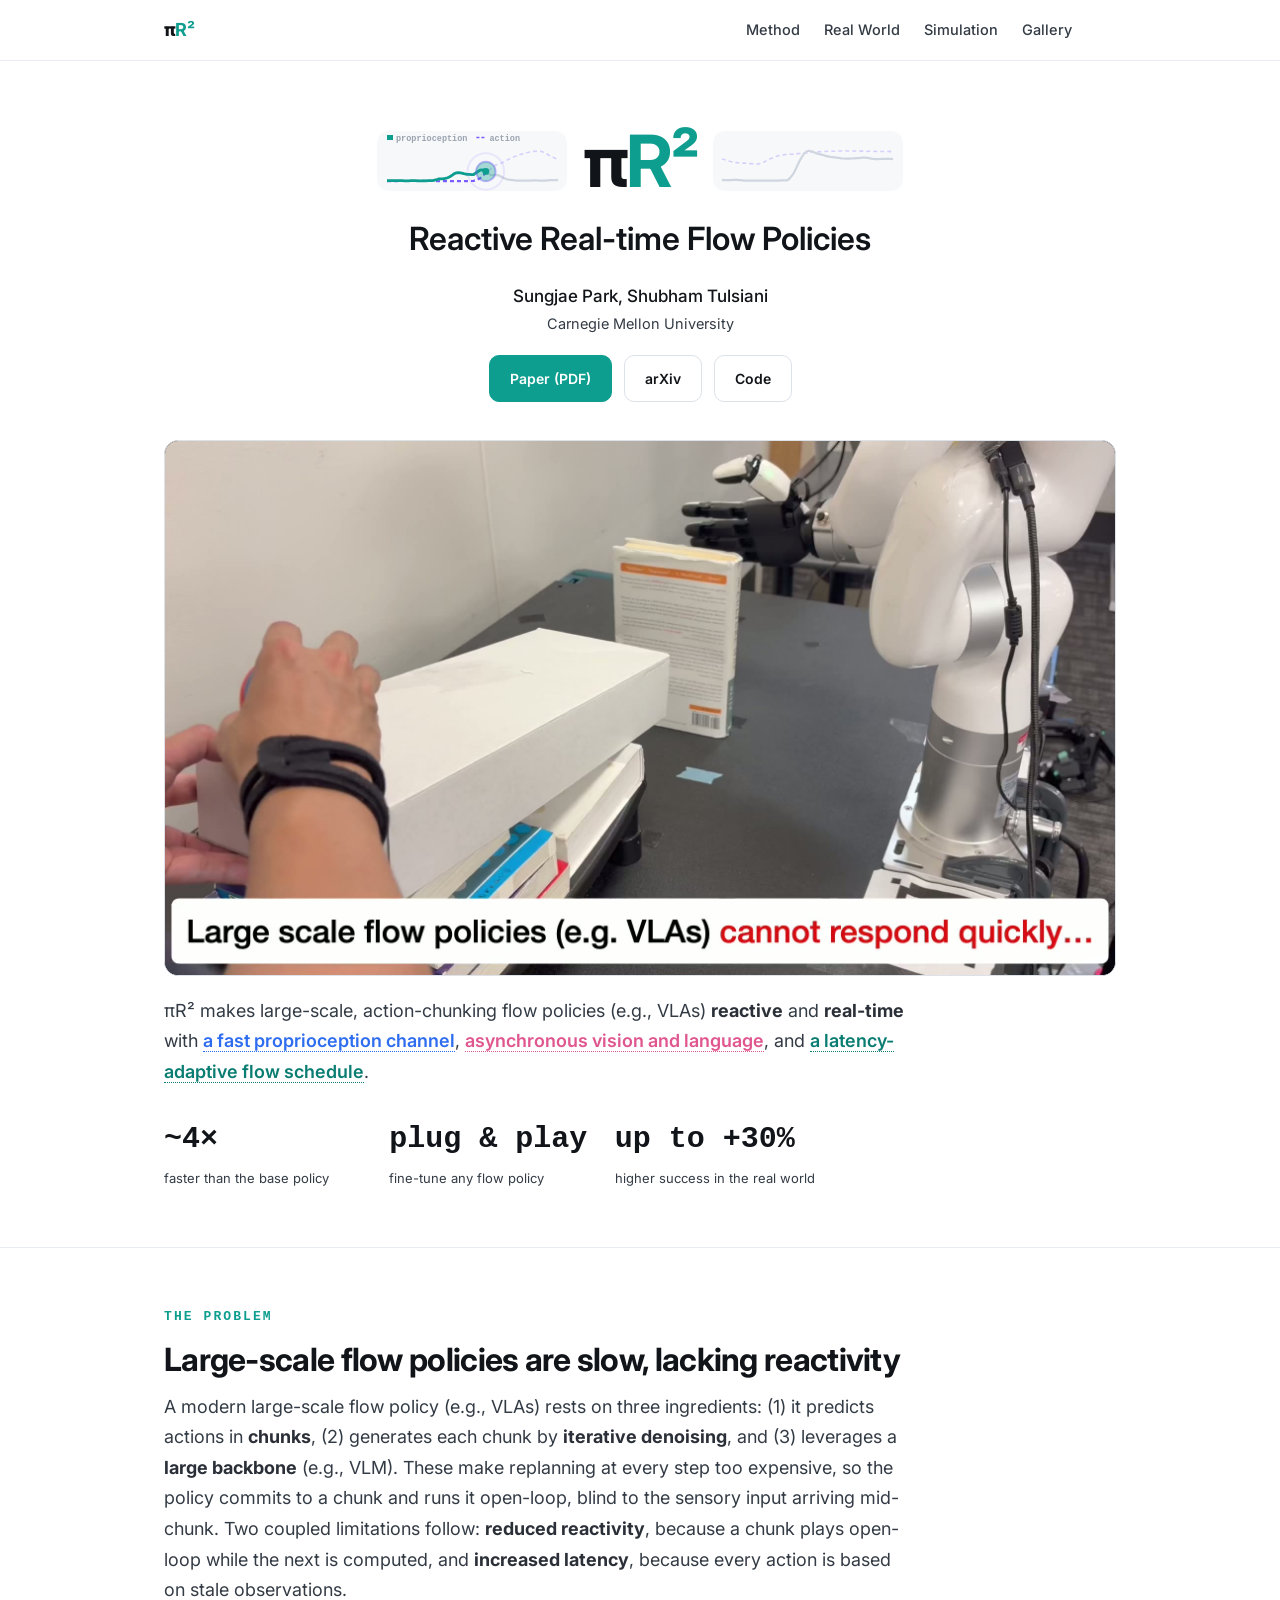
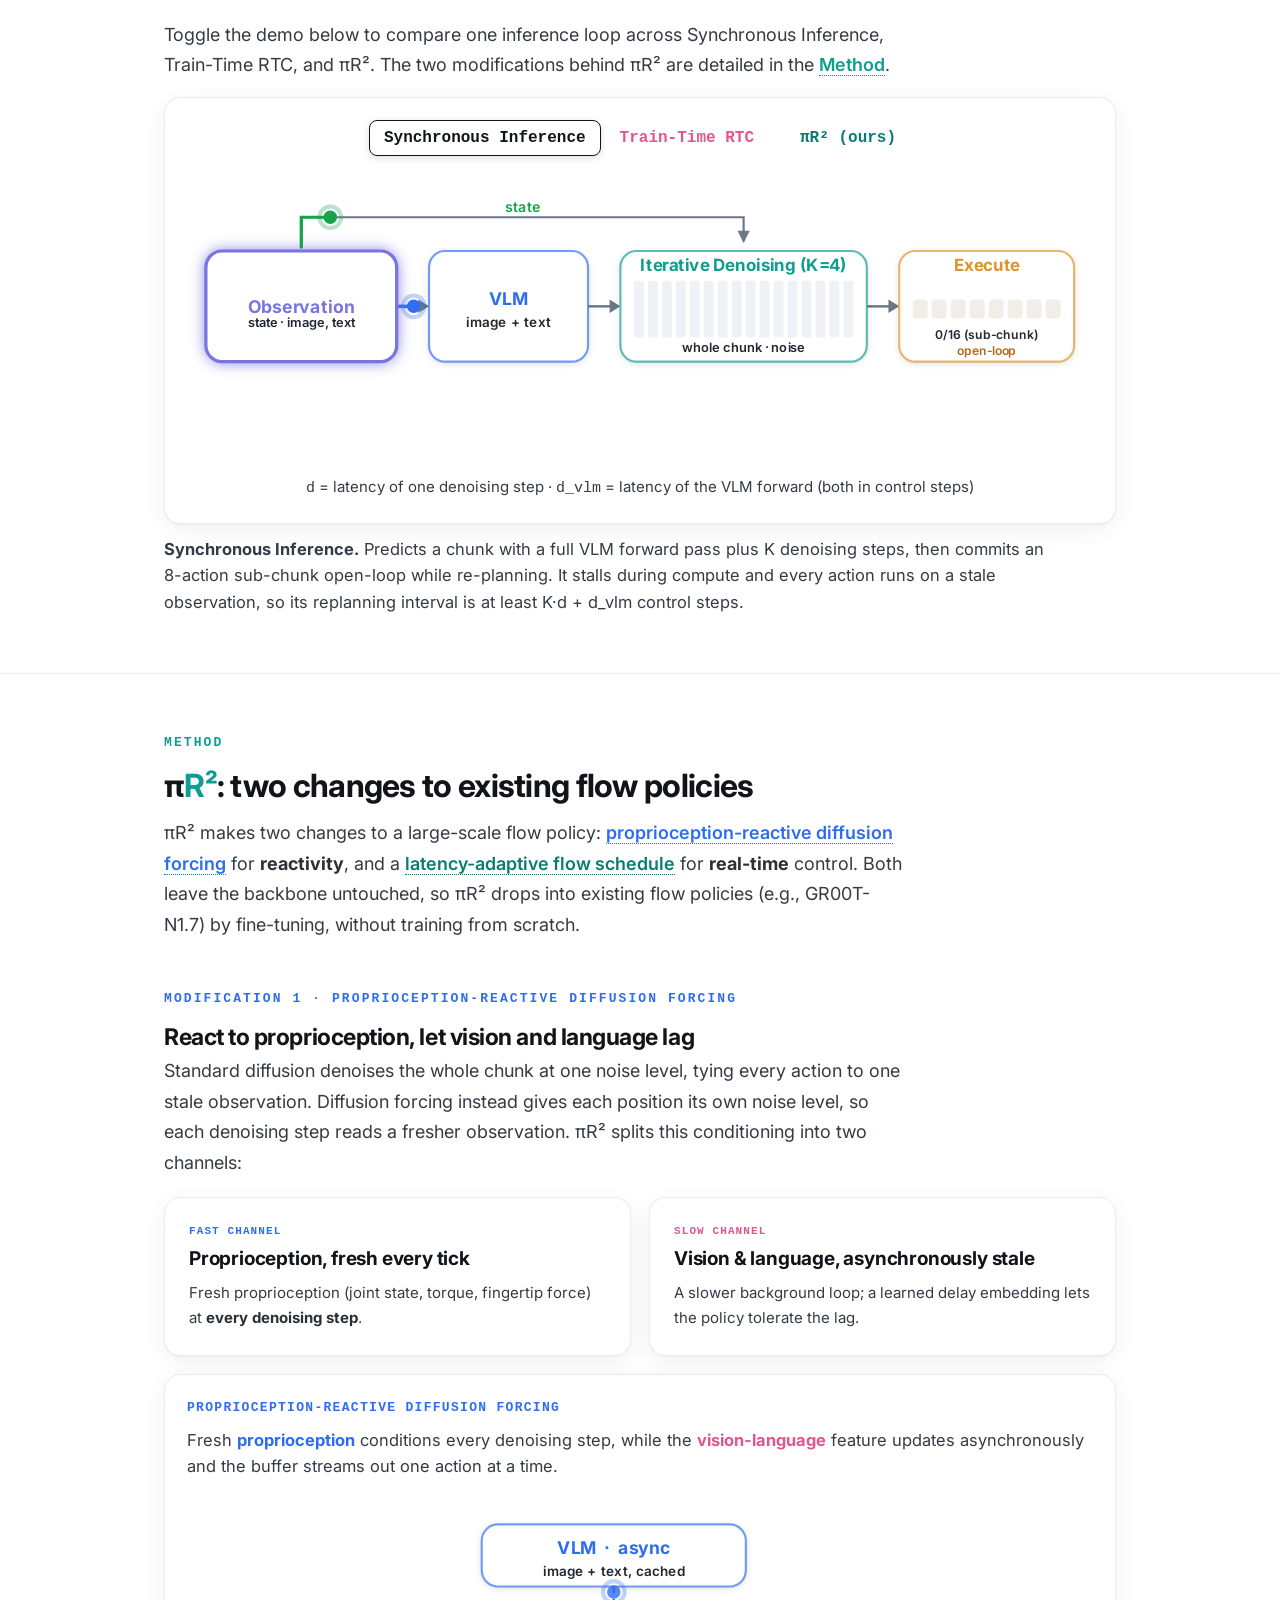
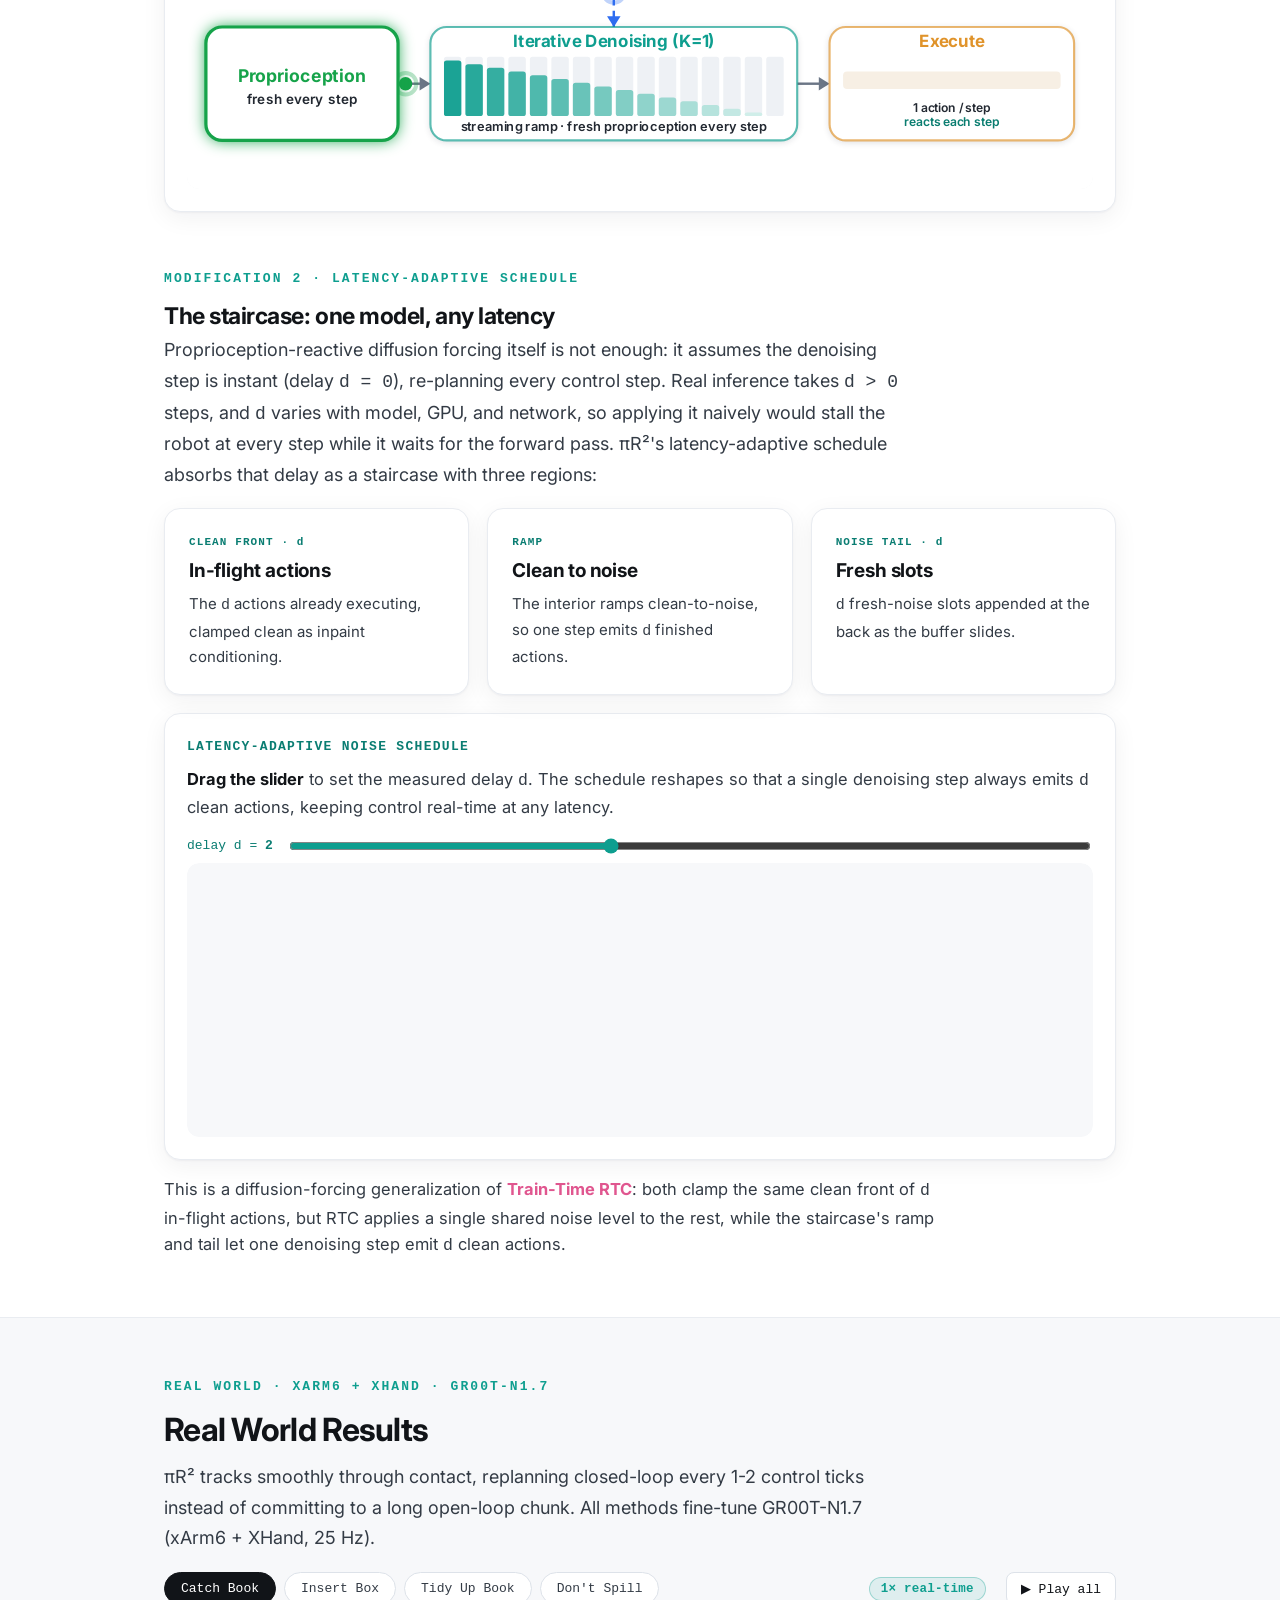
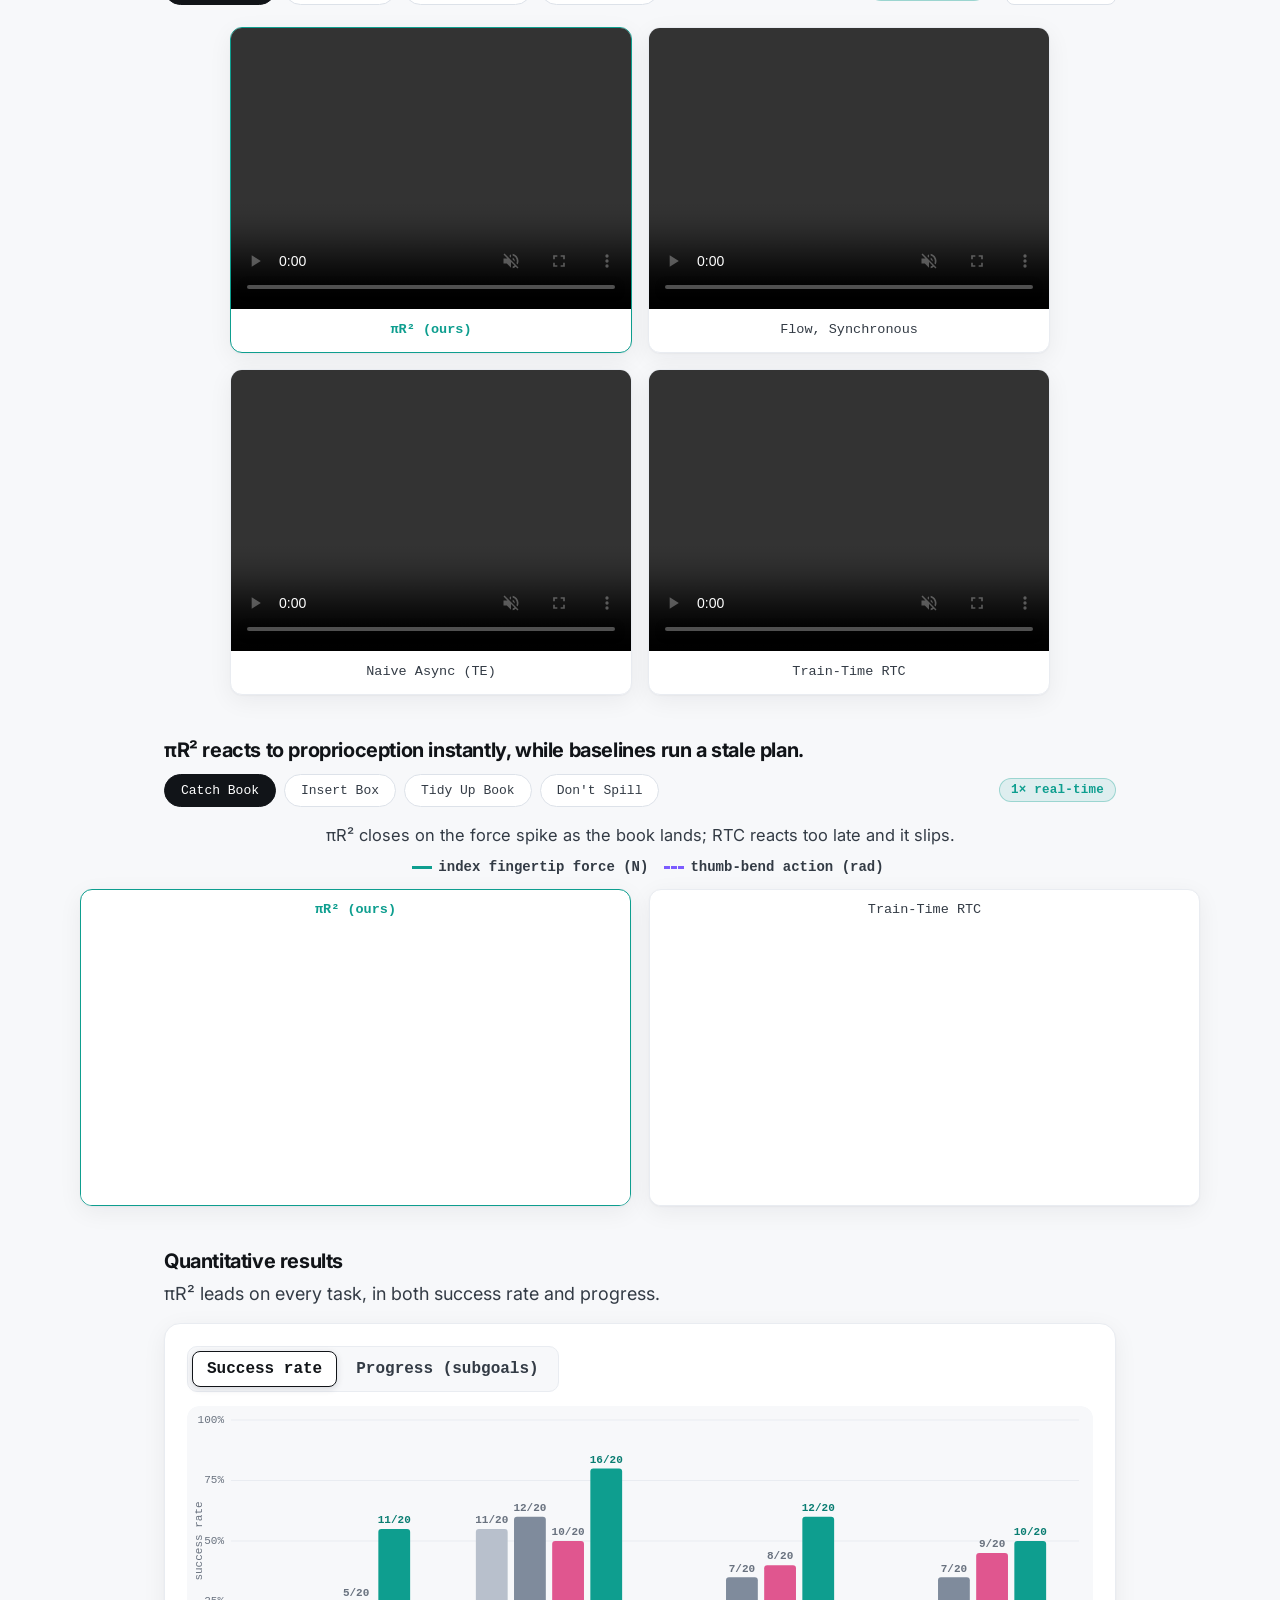
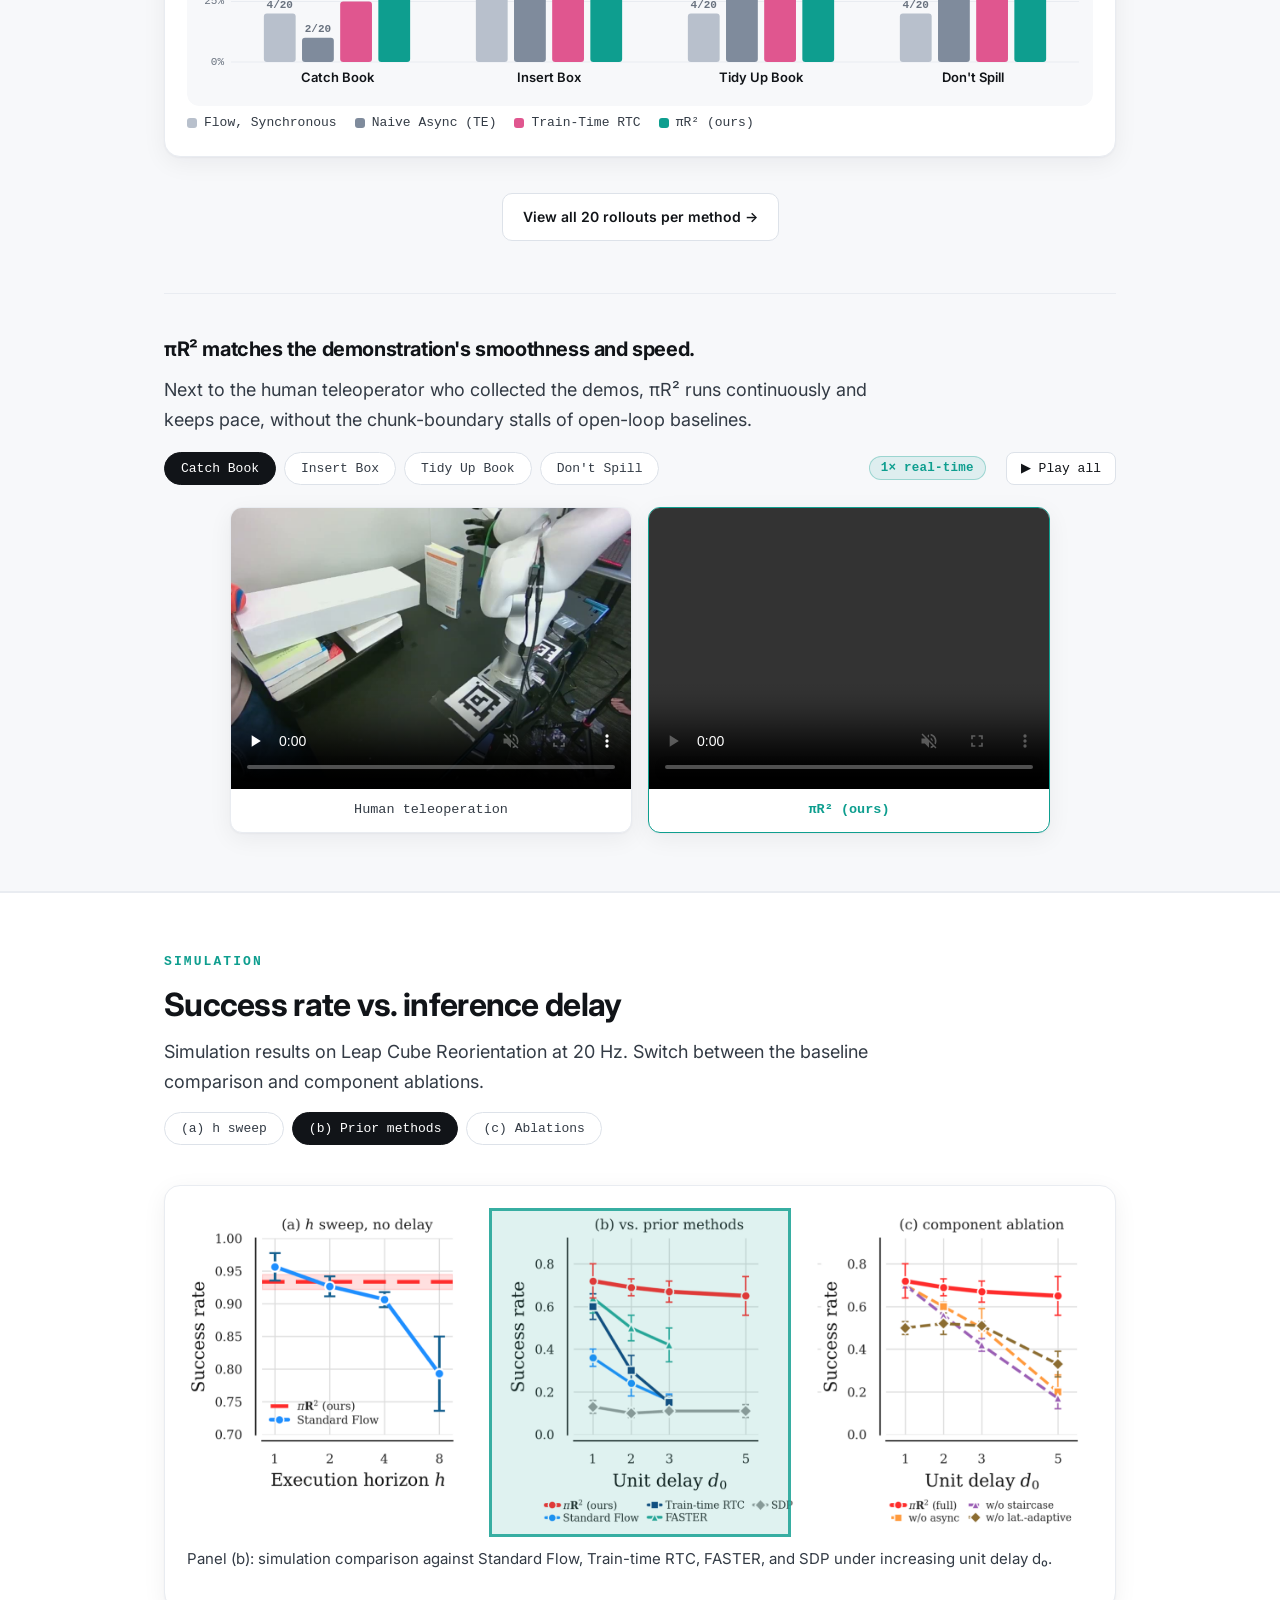
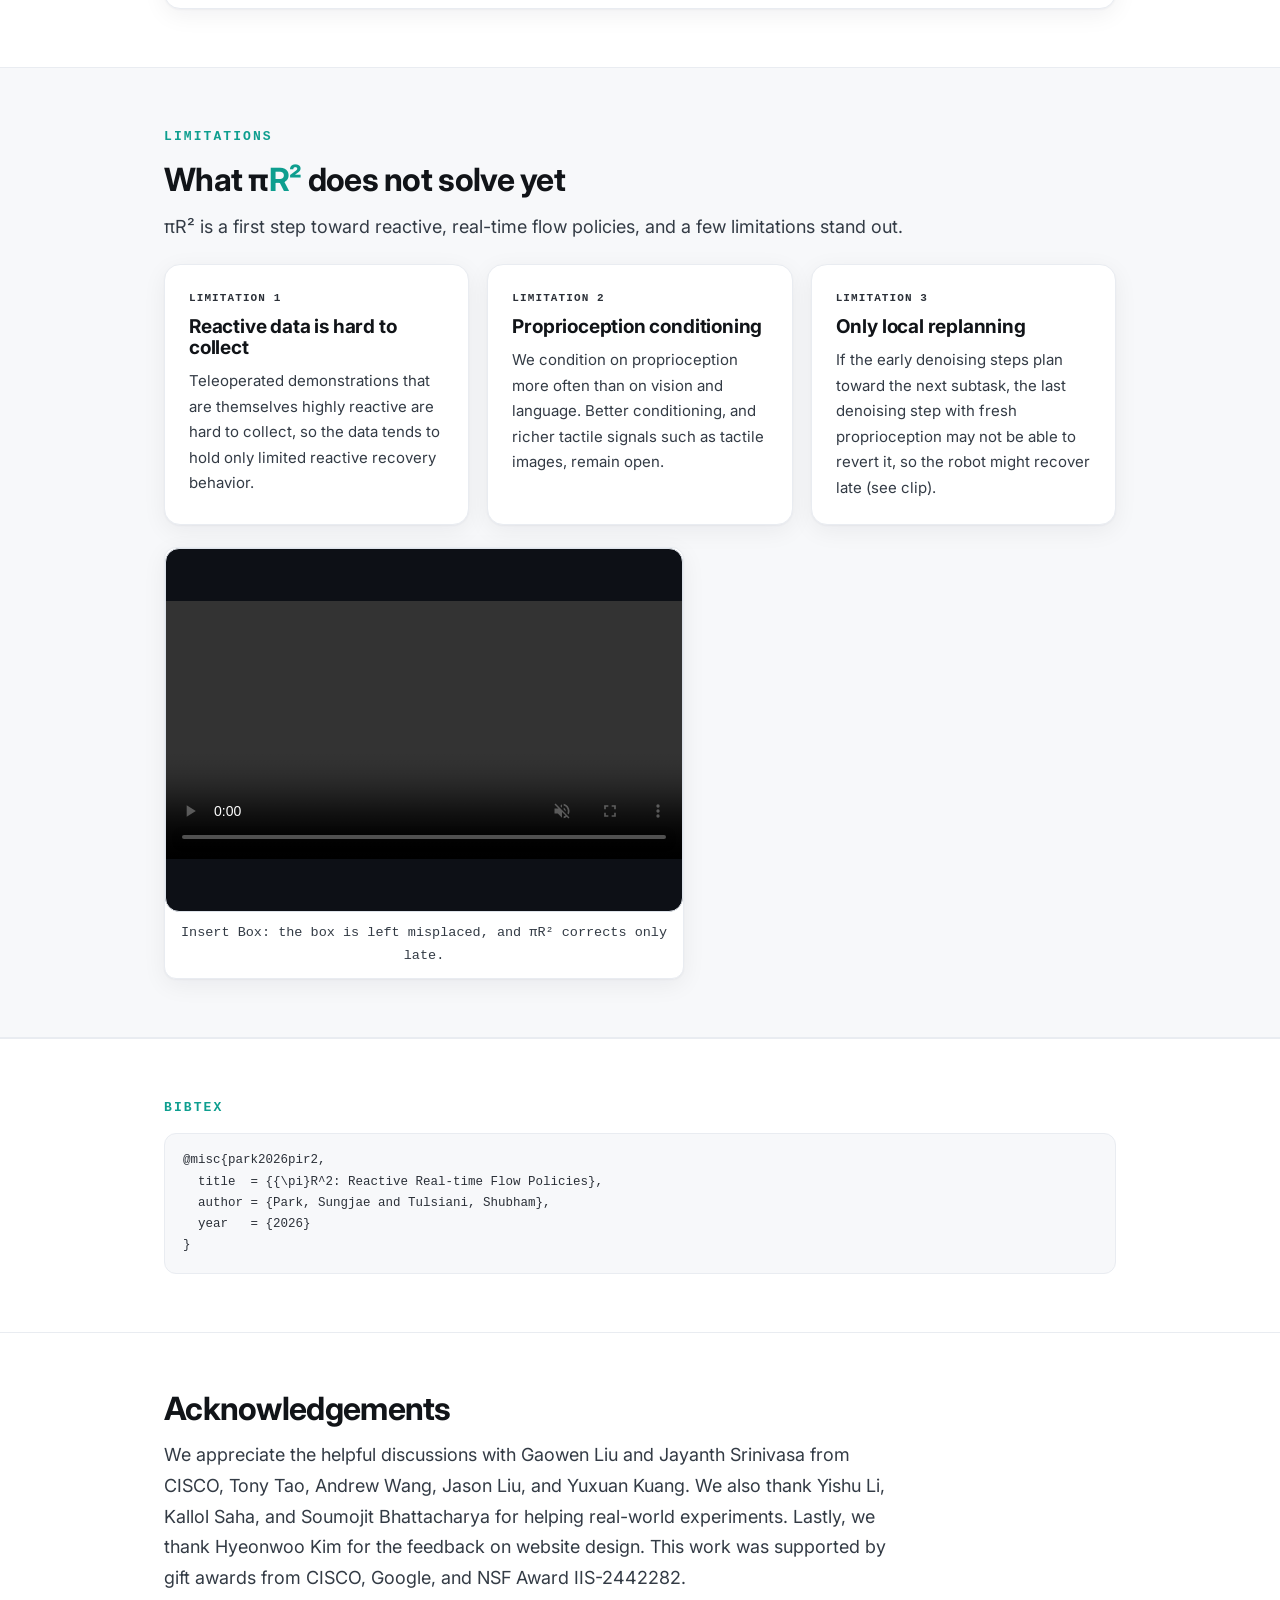
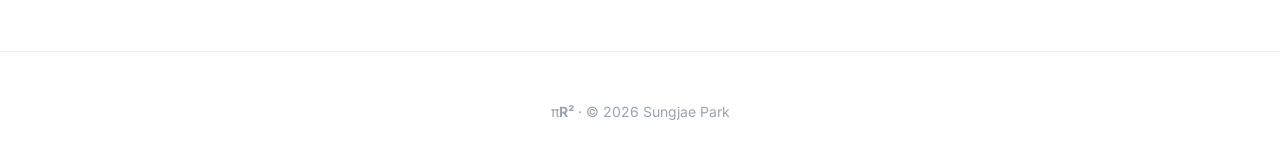
==== commit fd1c6d55: "Update simulation section with latest results (panels a/b/c) Co-Authored-By: Claude Opus 5.5 <norepl" ====
--- a/index.html
+++ b/index.html
@@ -277,35 +277,16 @@
 
 </div></section>
 
-<!-- DELAY EXPLORER -->
+<!-- SIMULATION RESULTS -->
 <section id="delay"><div class="wrap">
   <p class="eyebrow">Simulation</p>
   <h2>Success rate vs. inference delay</h2>
-  <p class="lead">For a fixed unit-delay budget <span class="mono">d₀</span>, each method incurs a different <em>effective</em> delay, which is why πR² holds up as the budget grows. Drag <span class="mono">d₀</span>.</p>
+  <p class="lead">Simulation results on Leap Cube Reorientation at 20 Hz. Switch between the baseline comparison and component ablations.</p>
   <div class="tabs" id="delay-tabs" style="margin:14px 0 4px"></div>
   <div class="explorer">
-    <div class="controls" style="justify-content:center">
-      <div class="ctl">unit delay <span class="mono">d₀</span> = <span class="val" id="delay-x-val">2</span>
-        <input type="range" id="delay-x"></div>
-    </div>
-    <div class="explorer-2">
-      <div class="panel">
-        <div id="delay-readout" class="readout"></div>
-        <canvas id="delay-canvas"></canvas>
-      </div>
-      <div>
-        <div class="legend" style="flex-direction:column;gap:12px">
-          <span class="k"><span class="dot" style="background:#7f8b9c"></span> Flow, naive async</span>
-          <span class="k"><span class="dot" style="background:#e0568f"></span> Flow, Train-Time RTC</span>
-          <span class="k"><span class="dot" style="background:#5bb3a6"></span> πR² (w/o async)</span>
-          <span class="k"><span class="dot" style="background:#0e9e8f"></span> πR² (full)</span>
-        </div>
-        <p class="note" id="delay-note"></p>
-      </div>
-    </div>
-  </div>
-</div></section>
-
+    <div class="explorer-2 sim-plot-wrap"><div class="panel"><div class="abc-plot"><img id="delay-plot" src="static/simulation/final-abc.png" alt="Paper-rendered simulation panels (a), (b), and (c)"><div id="abc-highlight" class="abc-highlight panel-b" aria-hidden="true"></div></div><div><p class="note" id="delay-note"></p></div></div>
+  </div>
+</div></section>
 
 
 <!-- FAILURES -->
--- a/static/css/site.css
+++ b/static/css/site.css
@@ -246,7 +246,17 @@
 .vcell video, .rollblock .gv video, .vidwrap video, .taskgrid video, .gv video { transform: translateZ(0); backface-visibility: hidden; }
 
 /* delay/sim plot: draw straight on the white panel (no grey canvas box) */
-#delay-canvas{background:transparent}
+.sim-plot-wrap{display:block;max-width:1040px;margin-left:auto;margin-right:auto}
+.abc-plot{position:relative;width:100%;line-height:0}
+.abc-plot img#delay-plot{display:block;width:100%;max-width:none;height:auto;margin:0;background:#fff;border-radius:10px}
+.sim-plot-wrap>div:last-child{width:100%;margin-top:16px}
+.abc-highlight{position:absolute;top:0;bottom:0;width:33.33%;background:rgba(14,158,143,.13);border:3px solid rgba(14,158,143,.8);box-sizing:border-box;pointer-events:none;transition:left .2s ease}
+.abc-highlight.panel-a{left:0}.abc-highlight.panel-b{left:33.33%}.abc-highlight.panel-c{left:69%;width:31%}
 
 /* teaser reel phase headline (failures -> ours) */
 .reel-phase{font-size:clamp(19px,2.5vw,27px);font-weight:700;letter-spacing:-.01em}
+
+/* Paper simulation panels, with their original embedded legends. */
+.simulation-figures{display:grid;grid-template-columns:1fr;gap:48px;margin:28px auto 18px;max-width:820px;align-items:start}
+.simulation-figures img{display:block;width:100%;height:auto;min-width:0}
+@media(max-width:640px){.simulation-figures{grid-template-columns:1fr;gap:28px}}
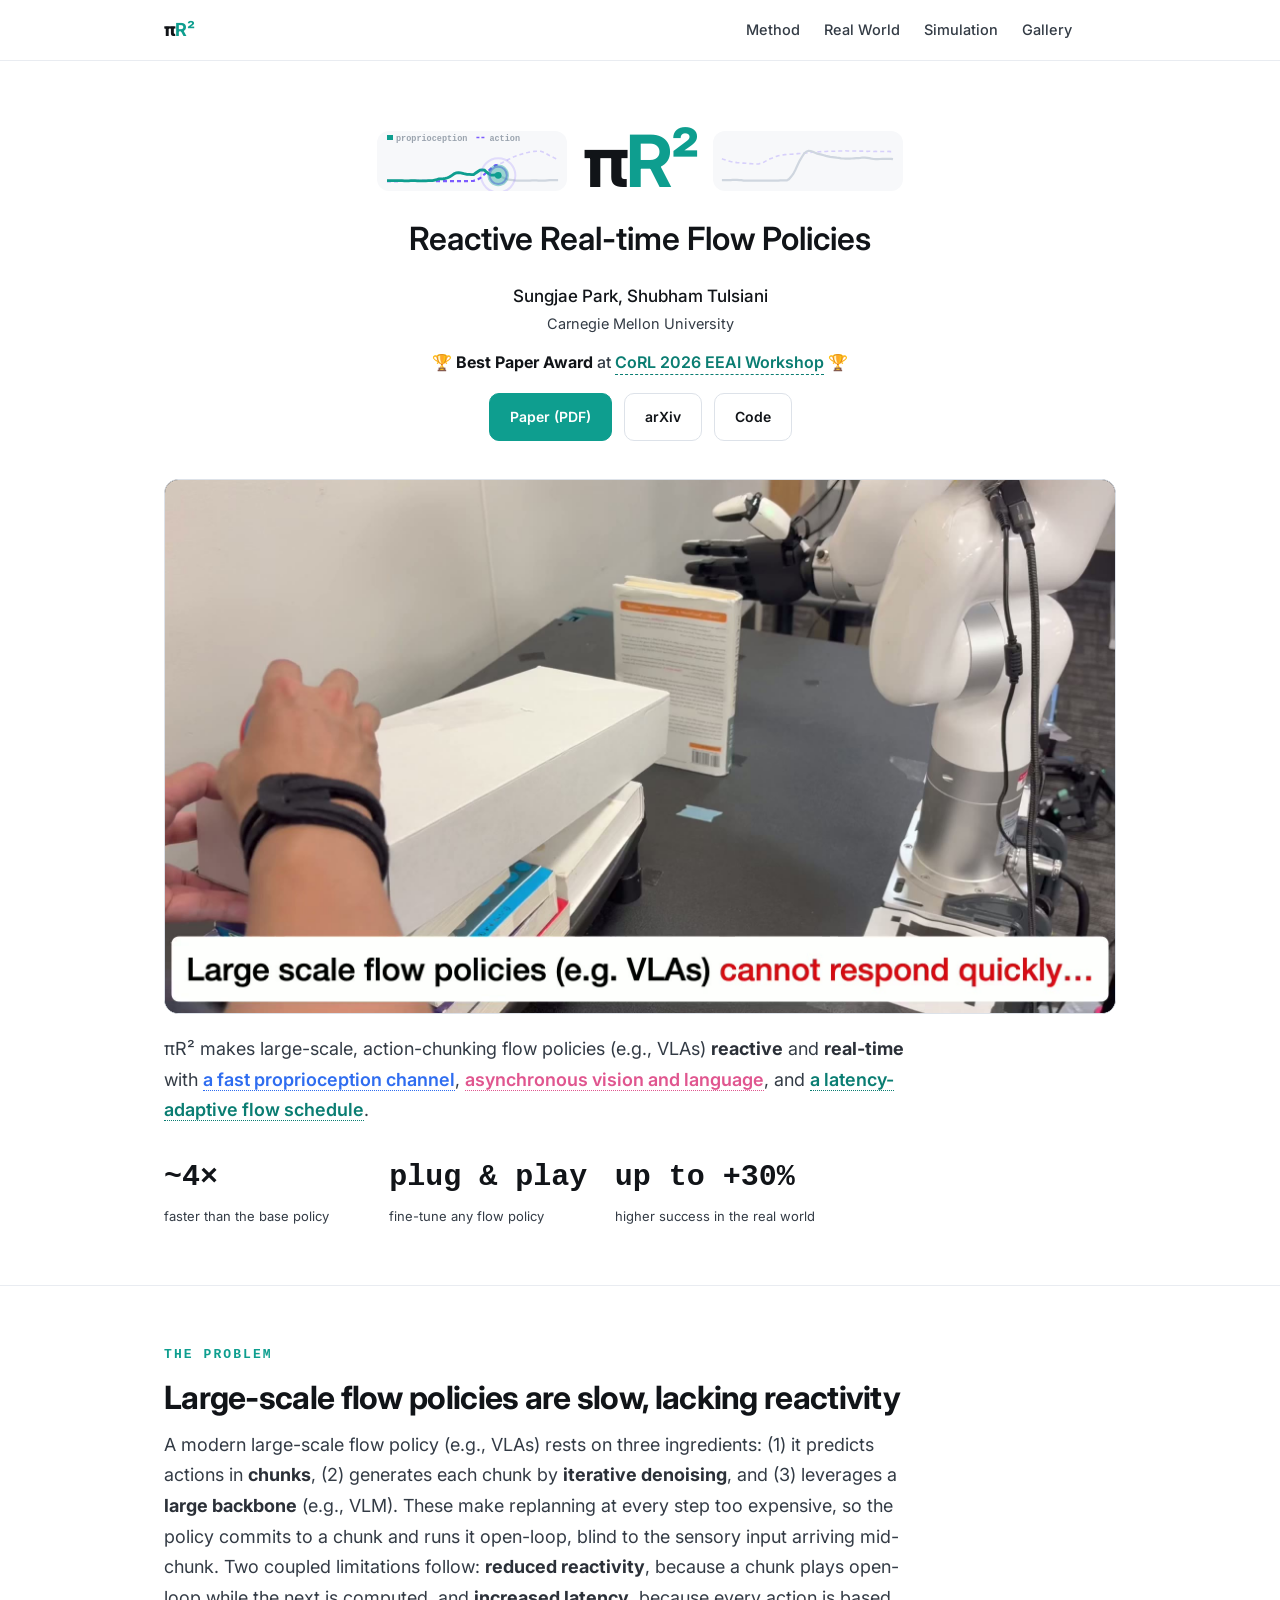
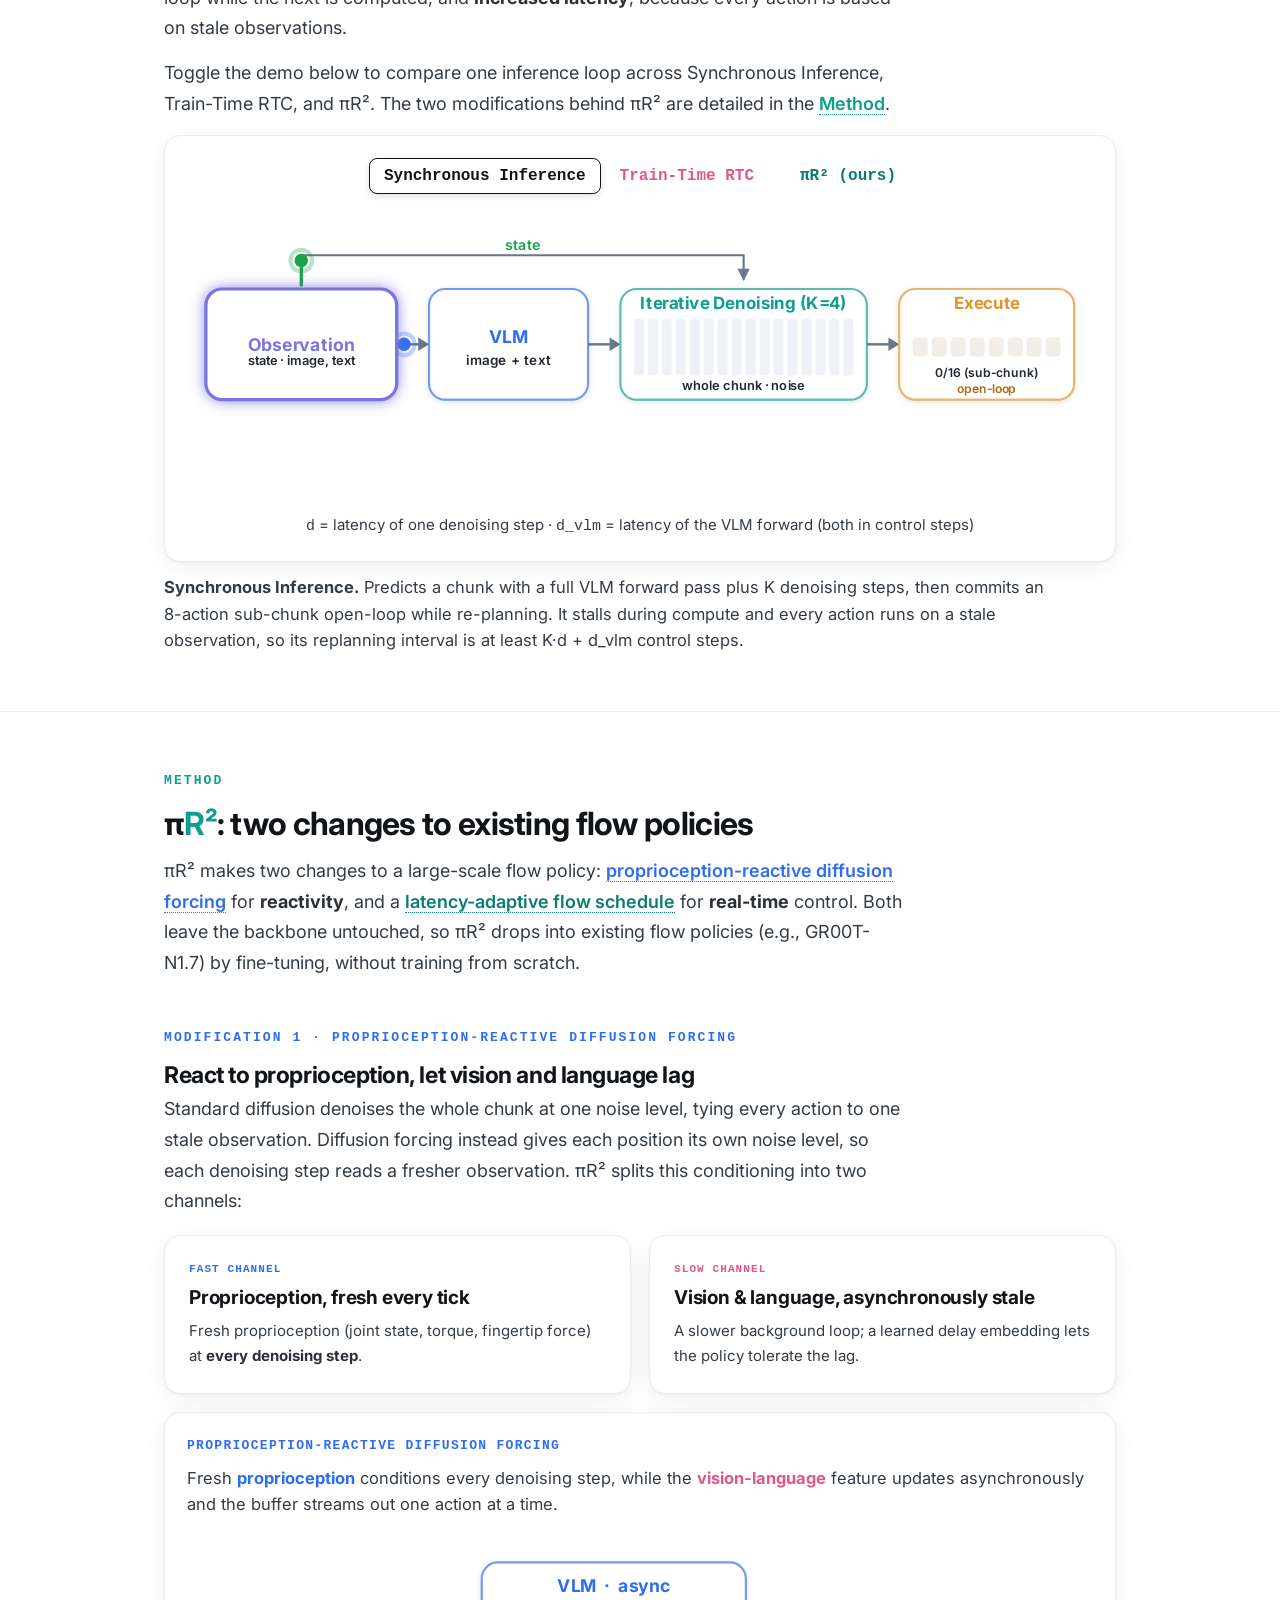
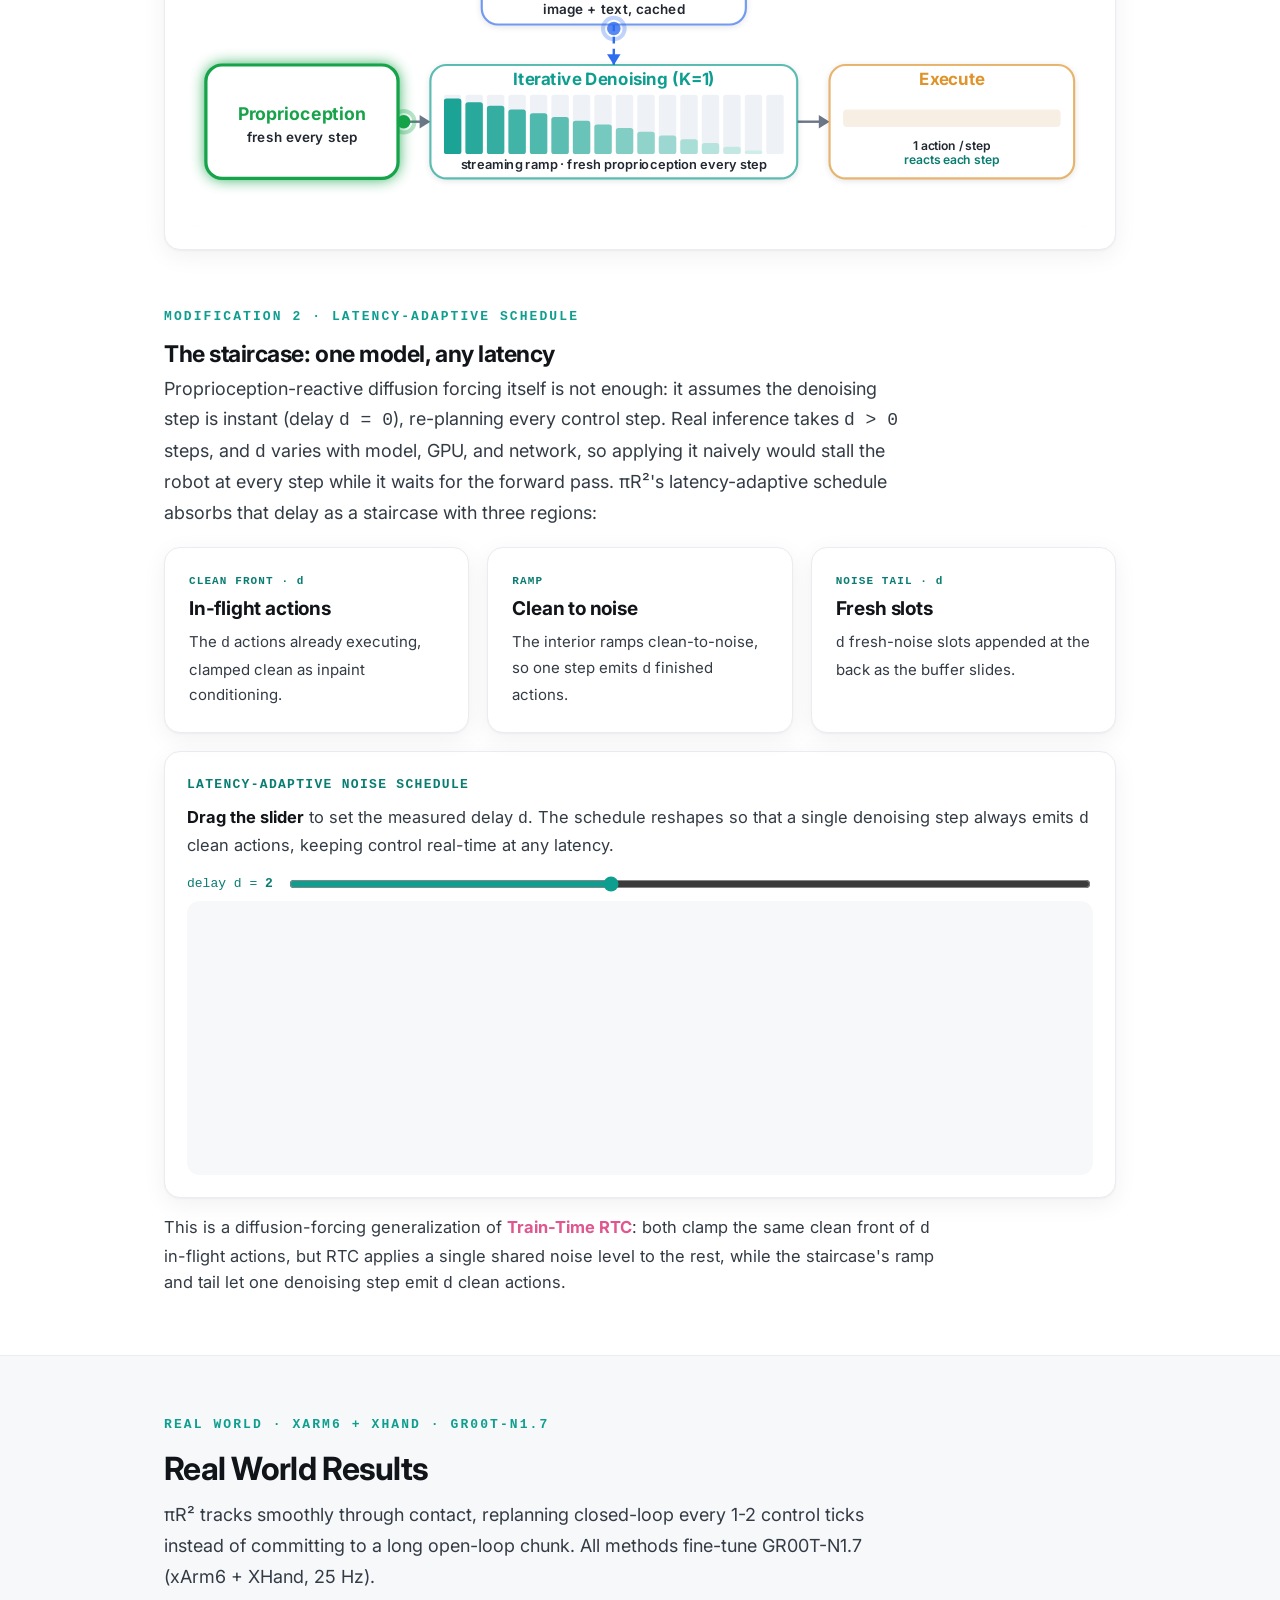
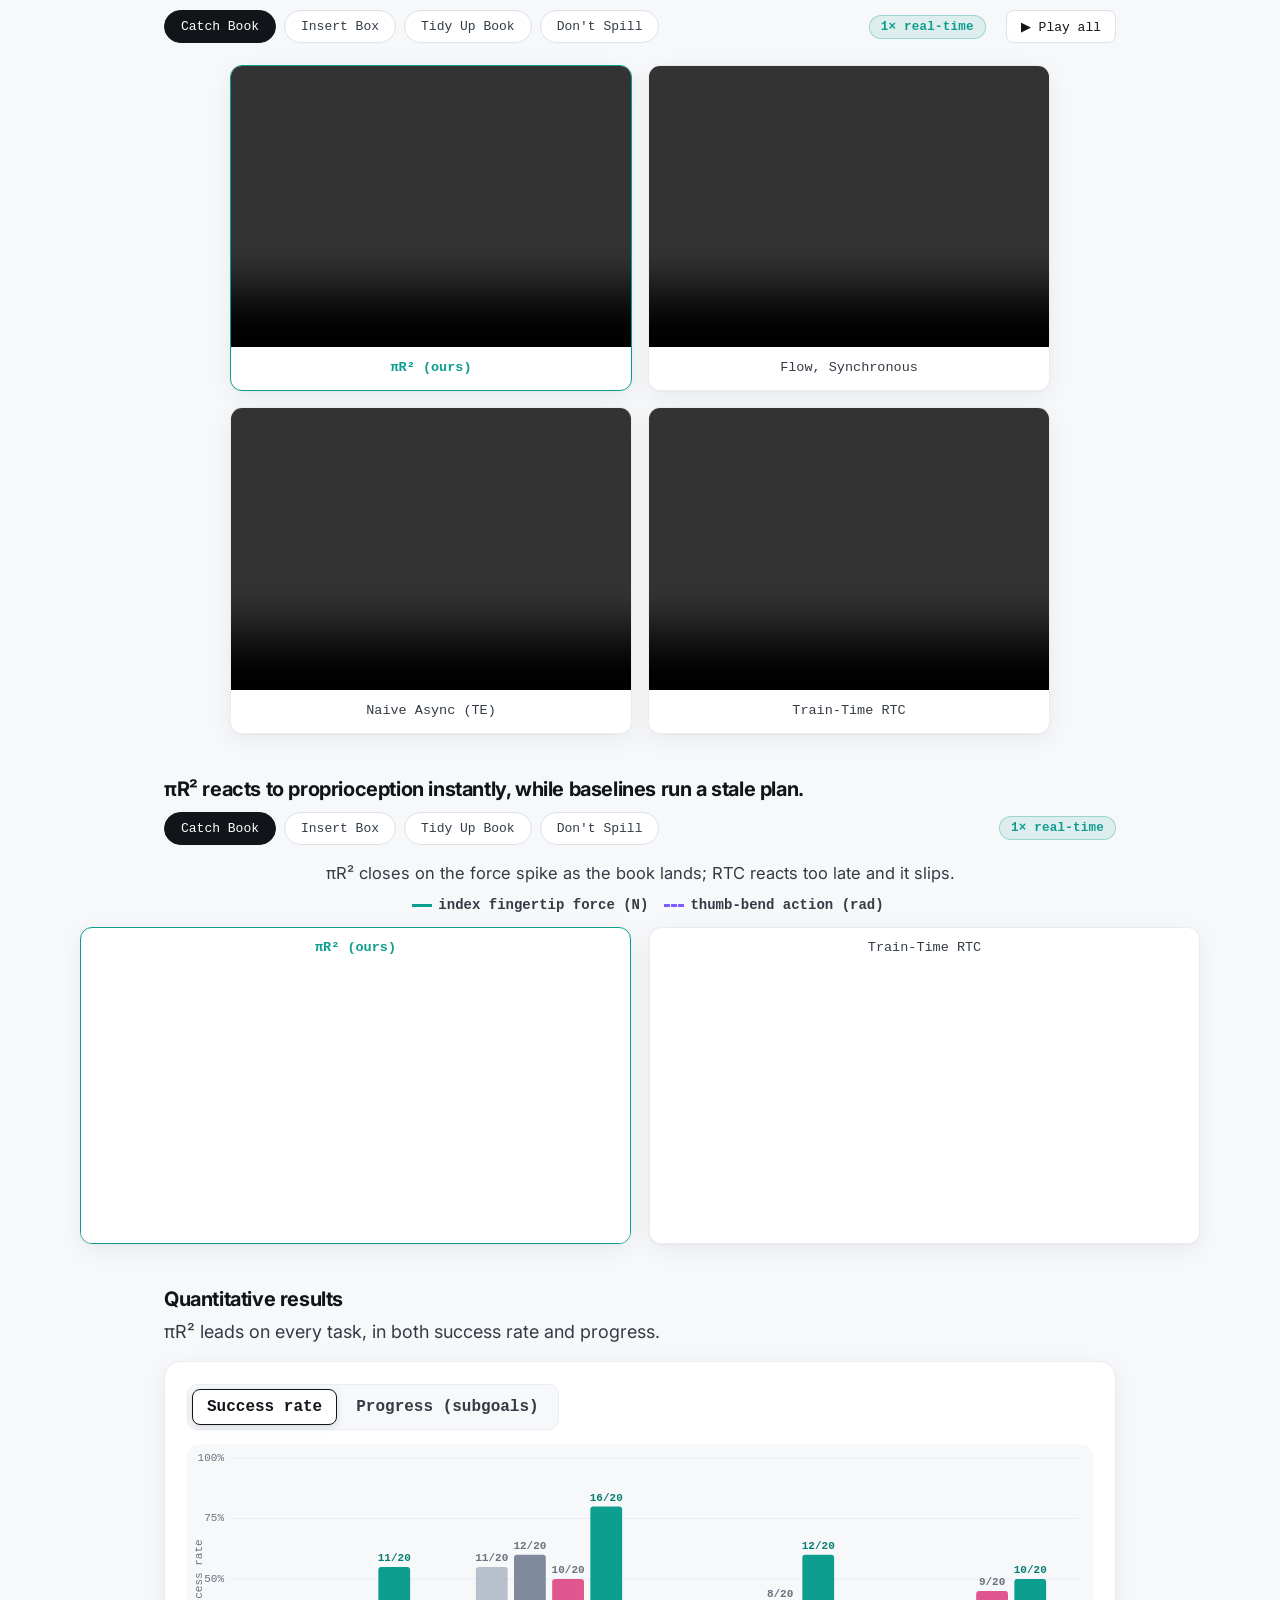
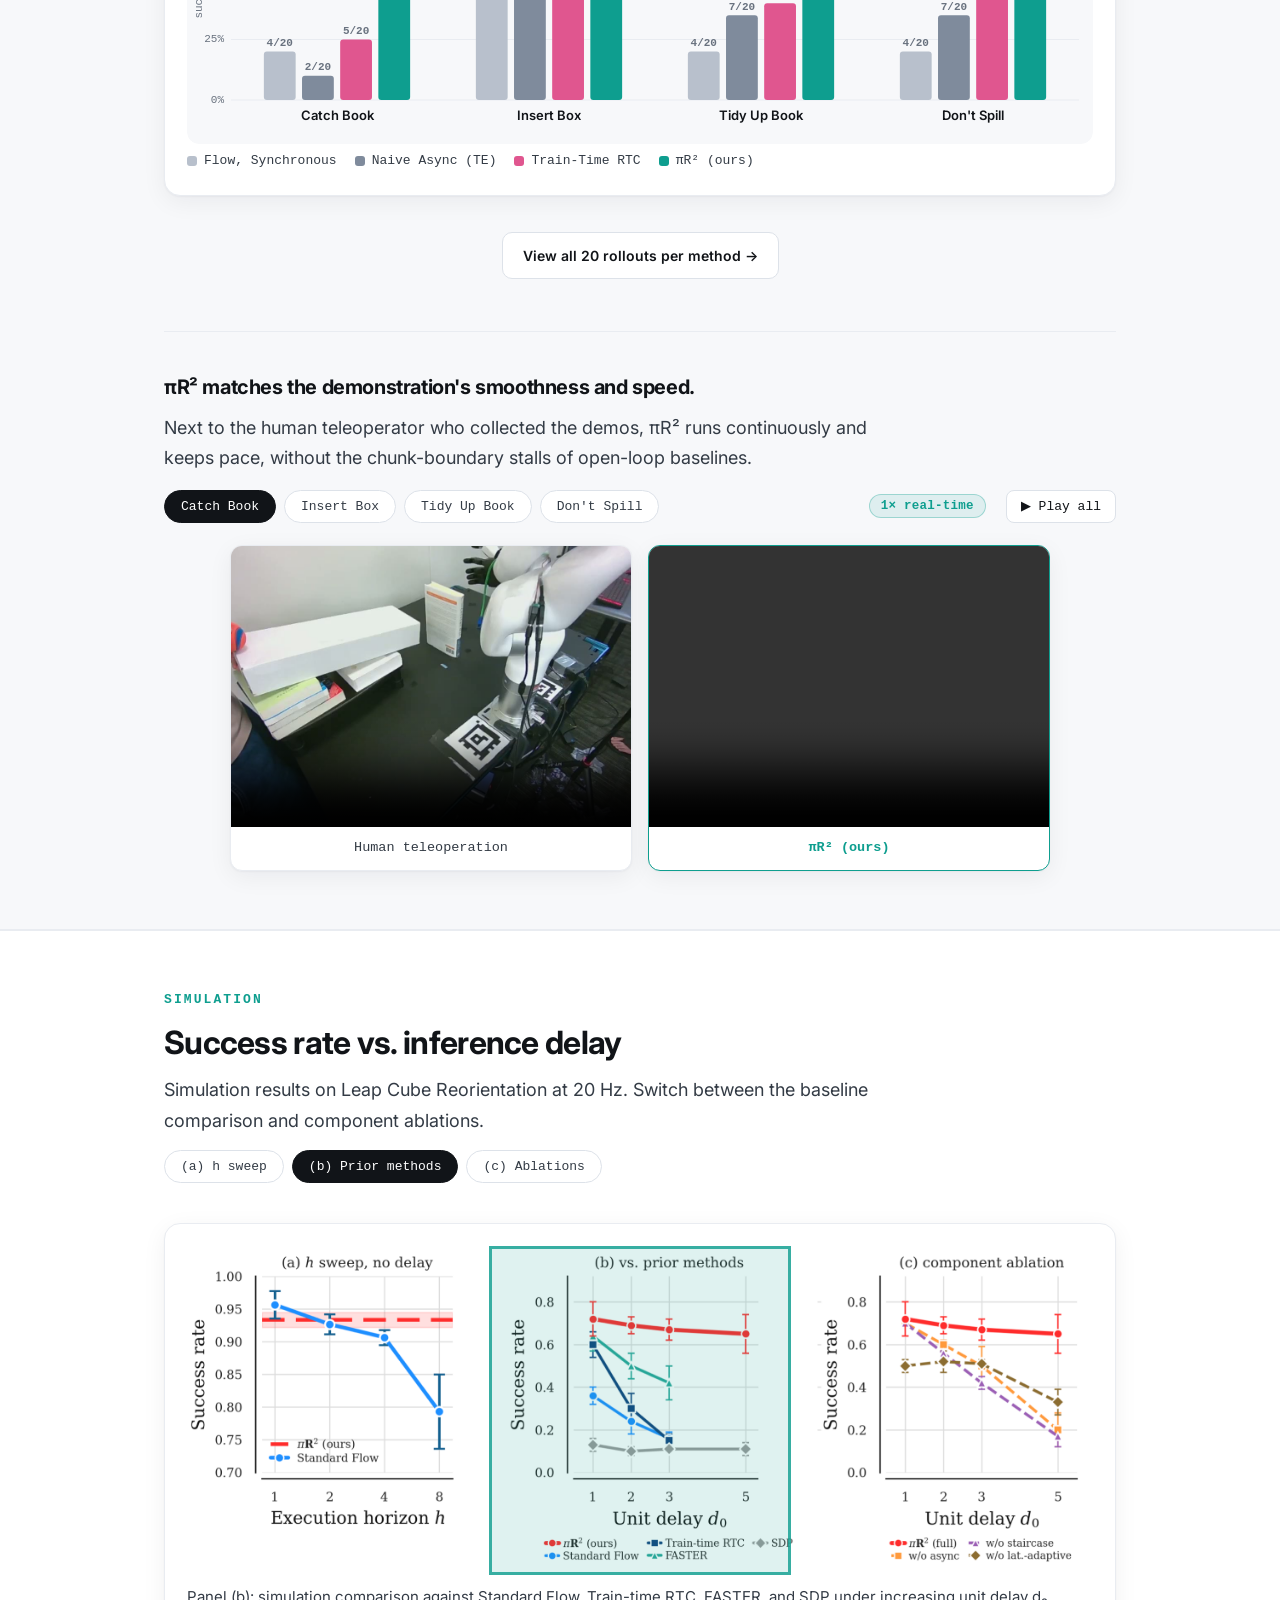
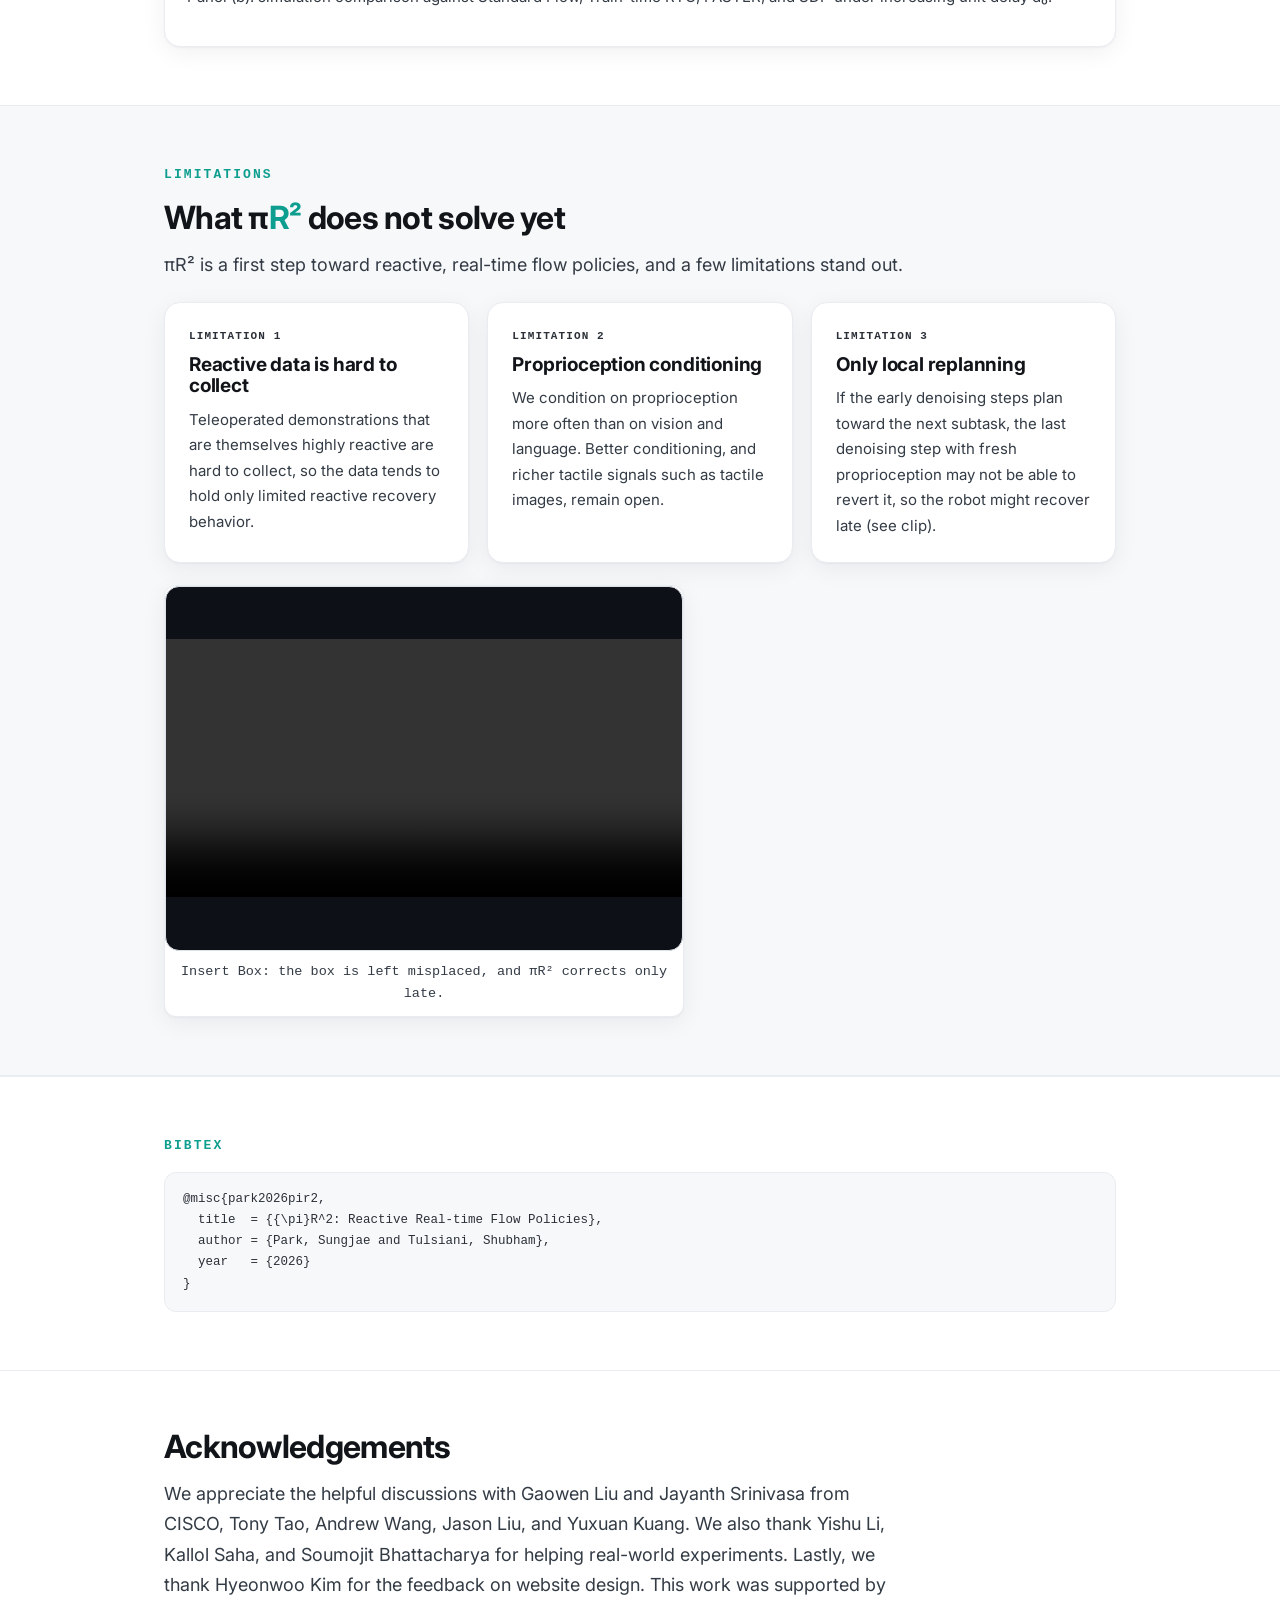
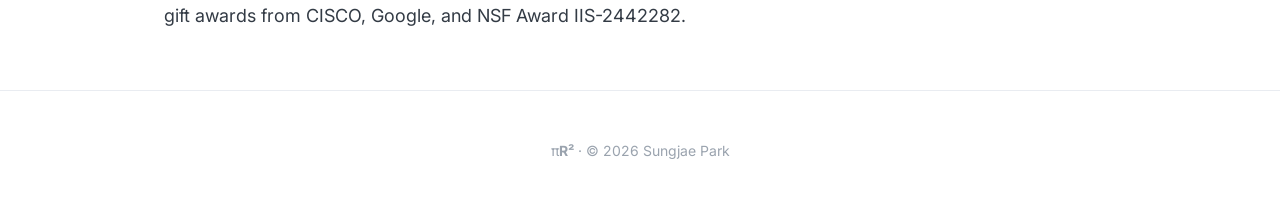
==== commit 187fa668: "Add CoRL 2026 EEAI Workshop Best Paper Award to hero Co-Authored-By: Claude Opus 5.5 <noreply@anthro" ====
--- a/index.html
+++ b/index.html
@@ -33,6 +33,10 @@
   <p class="subtitle">Reactive Real-time Flow Policies</p>
   <p class="authors"><a href="https://rureadyo.github.io/" target="_blank" rel="noopener">Sungjae Park</a>, <a href="https://shubhtuls.github.io/" target="_blank" rel="noopener">Shubham Tulsiani</a></p>
   <p class="affil">Carnegie Mellon University</p>
+  <p class="venue-line">🏆 <strong>Best Paper Award</strong> at
+    <a class="venue-detail" href="https://efficient-embodied-ai.github.io/" target="_blank" rel="noopener">CoRL 2026 EEAI Workshop
+      <span class="venue-tooltip" role="tooltip"><span><strong>Efficient Foundation Models for Real-Time Embodied AI</strong></span><span>EEAI Workshop at CoRL 2026 · Austin, TX · November 12, 2026</span></span>
+    </a> 🏆</p>
   <div class="cta">
     <a class="btn primary" href="static/pir2.pdf" id="paper-link">Paper (PDF)</a>
     <a class="btn" href="https://arxiv.org/abs/2607.26055" target="_blank" rel="noopener" id="arxiv-link">arXiv</a>
--- a/static/css/site.css
+++ b/static/css/site.css
@@ -260,3 +260,12 @@
 .simulation-figures{display:grid;grid-template-columns:1fr;gap:48px;margin:28px auto 18px;max-width:820px;align-items:start}
 .simulation-figures img{display:block;width:100%;height:auto;min-width:0}
 @media(max-width:640px){.simulation-figures{grid-template-columns:1fr;gap:28px}}
+
+/* Award line under the authors (hover the workshop name for details). */
+.venue-line{margin:14px 0 0;color:var(--dim);font-size:16px;font-weight:500;line-height:1.45}
+.venue-line strong{color:var(--ink);font-weight:700}
+.venue-detail{position:relative;display:inline-block;color:var(--accent-d);font-weight:600;border-bottom:1px dashed currentColor;outline:none}
+.venue-detail:hover{color:var(--accent)}
+.venue-tooltip{position:absolute;left:50%;bottom:calc(100% + 9px);z-index:20;display:grid;gap:4px;width:max-content;max-width:min(460px,calc(100vw - 32px));padding:10px 13px;border:1px solid var(--line2);border-radius:10px;background:#fff;color:var(--text);font-size:13.5px;font-weight:400;text-align:left;line-height:1.4;box-shadow:0 8px 24px rgba(17,20,24,.10);opacity:0;pointer-events:none;transform:translate(-50%,4px);transition:opacity .15s ease,transform .15s ease}
+.venue-tooltip strong{color:var(--ink);font-weight:600}
+.venue-detail:hover .venue-tooltip,.venue-detail:focus .venue-tooltip,.venue-detail:focus-within .venue-tooltip{opacity:1;pointer-events:auto;transform:translate(-50%,0)}
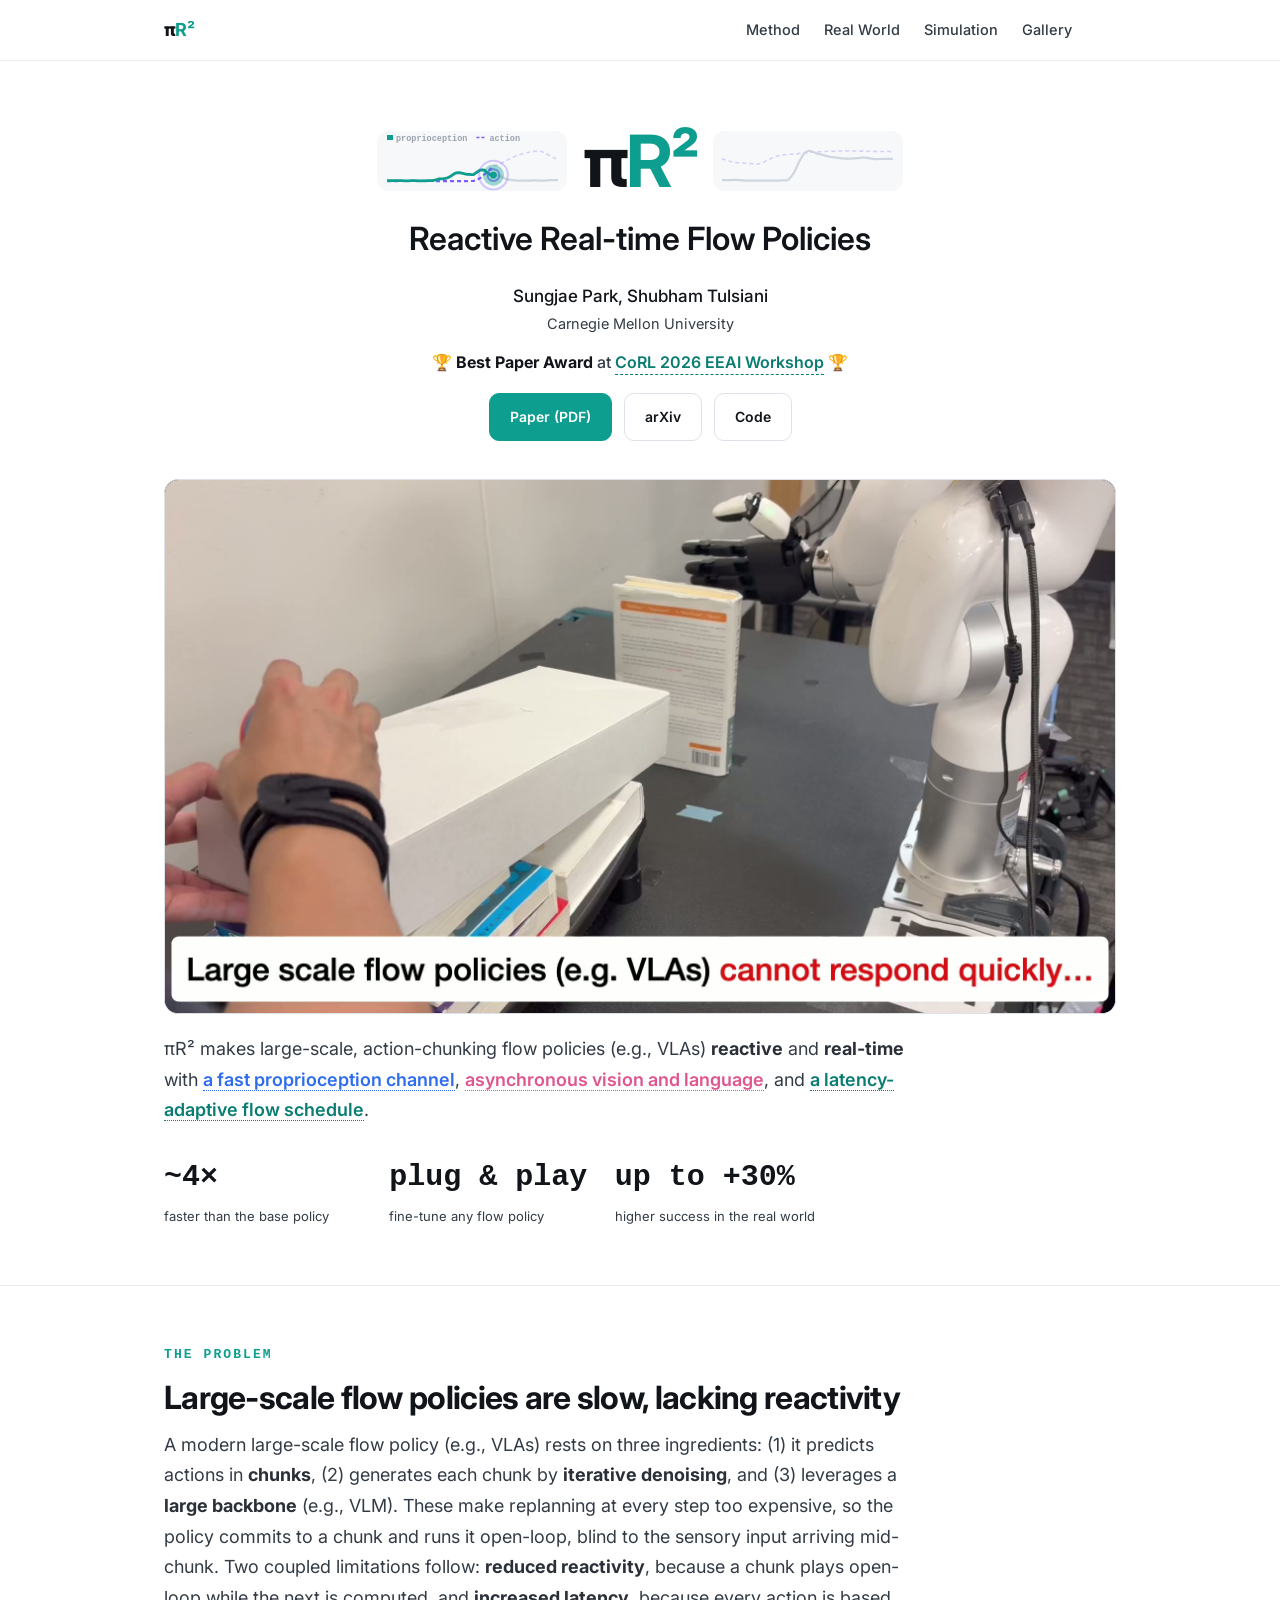
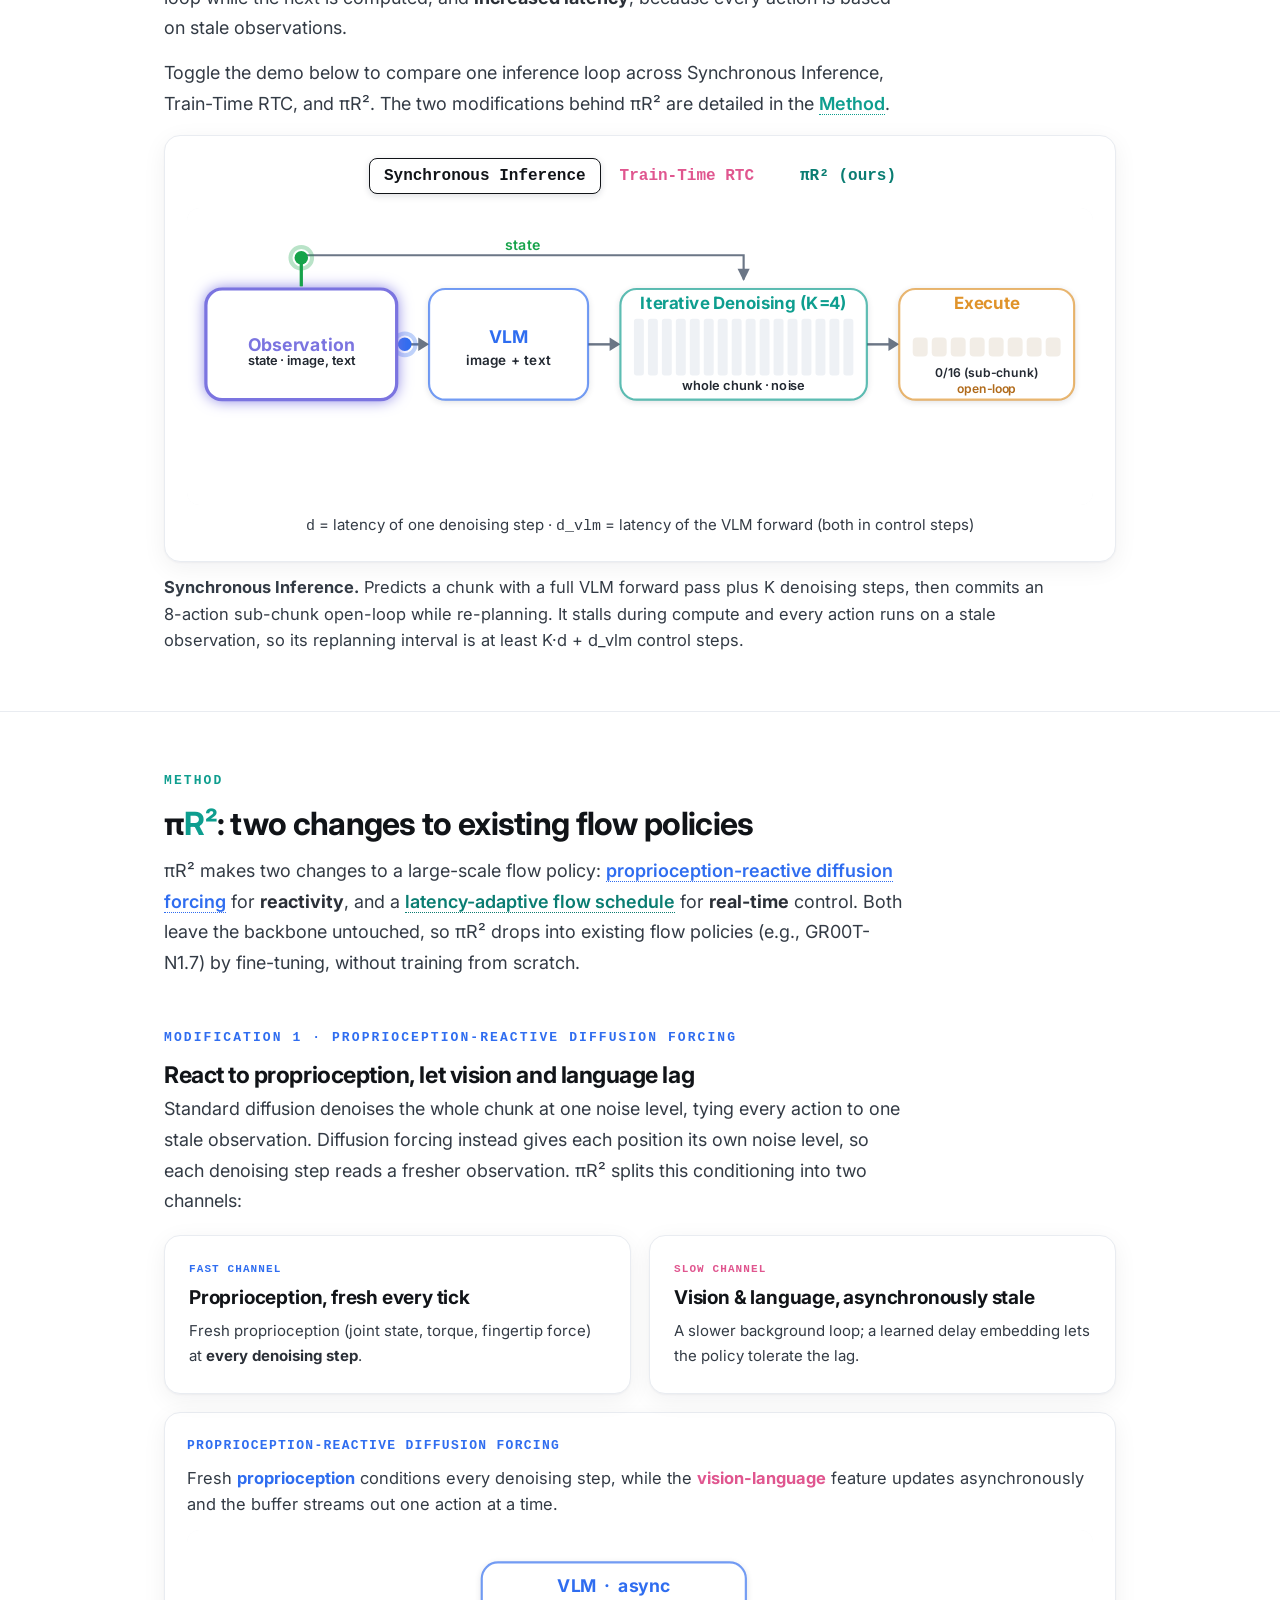
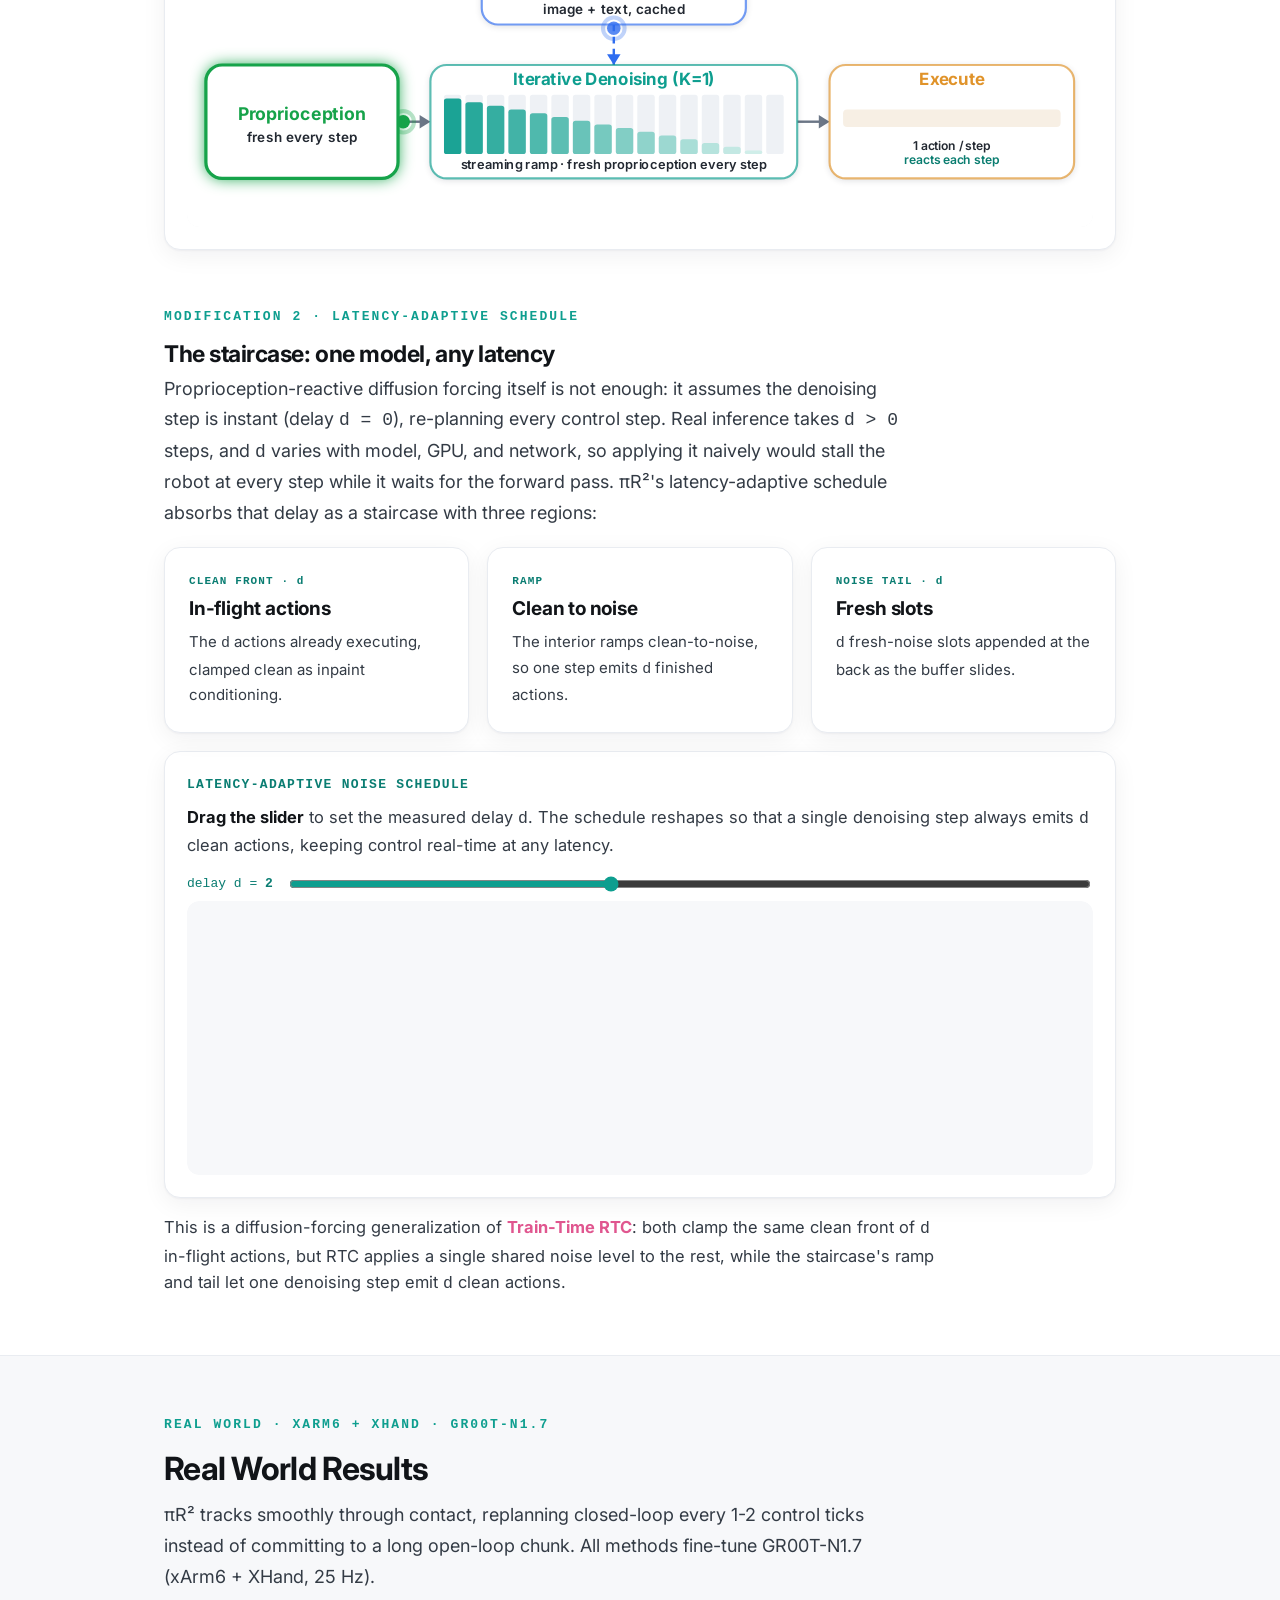
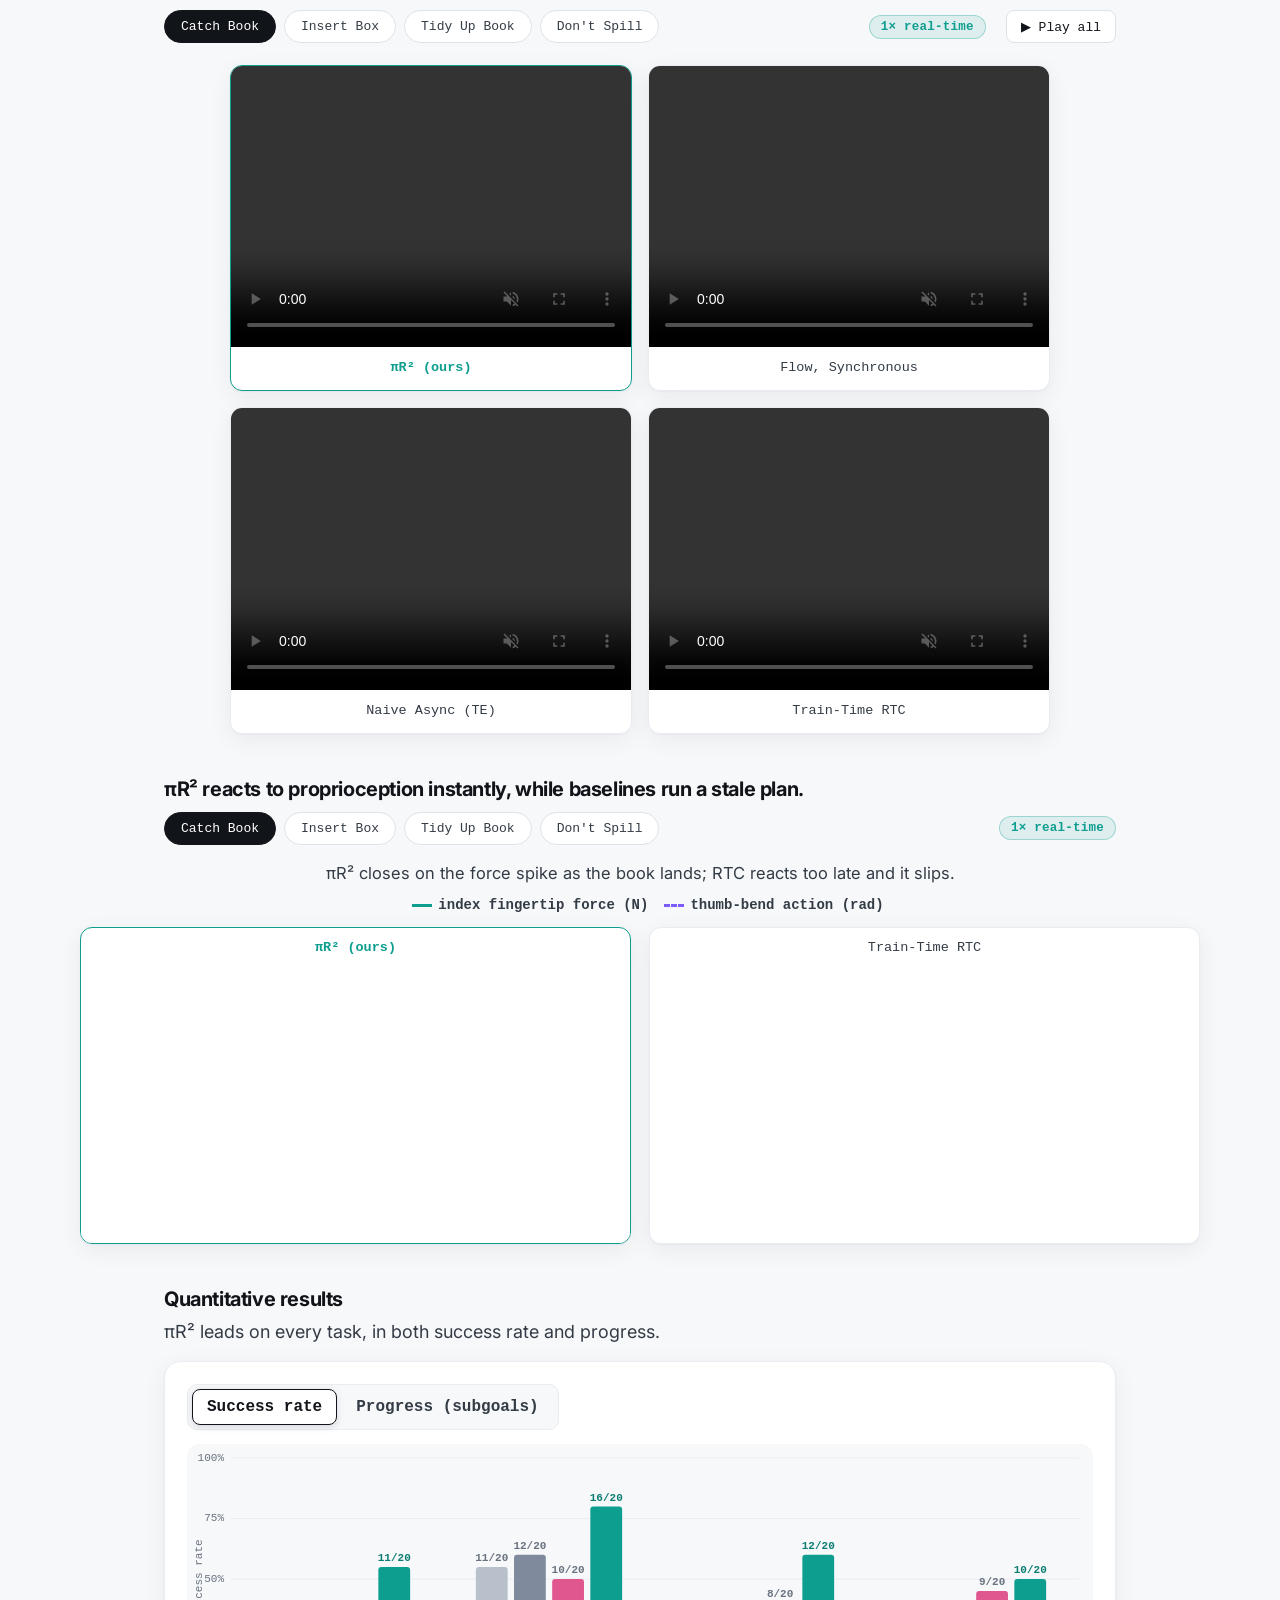
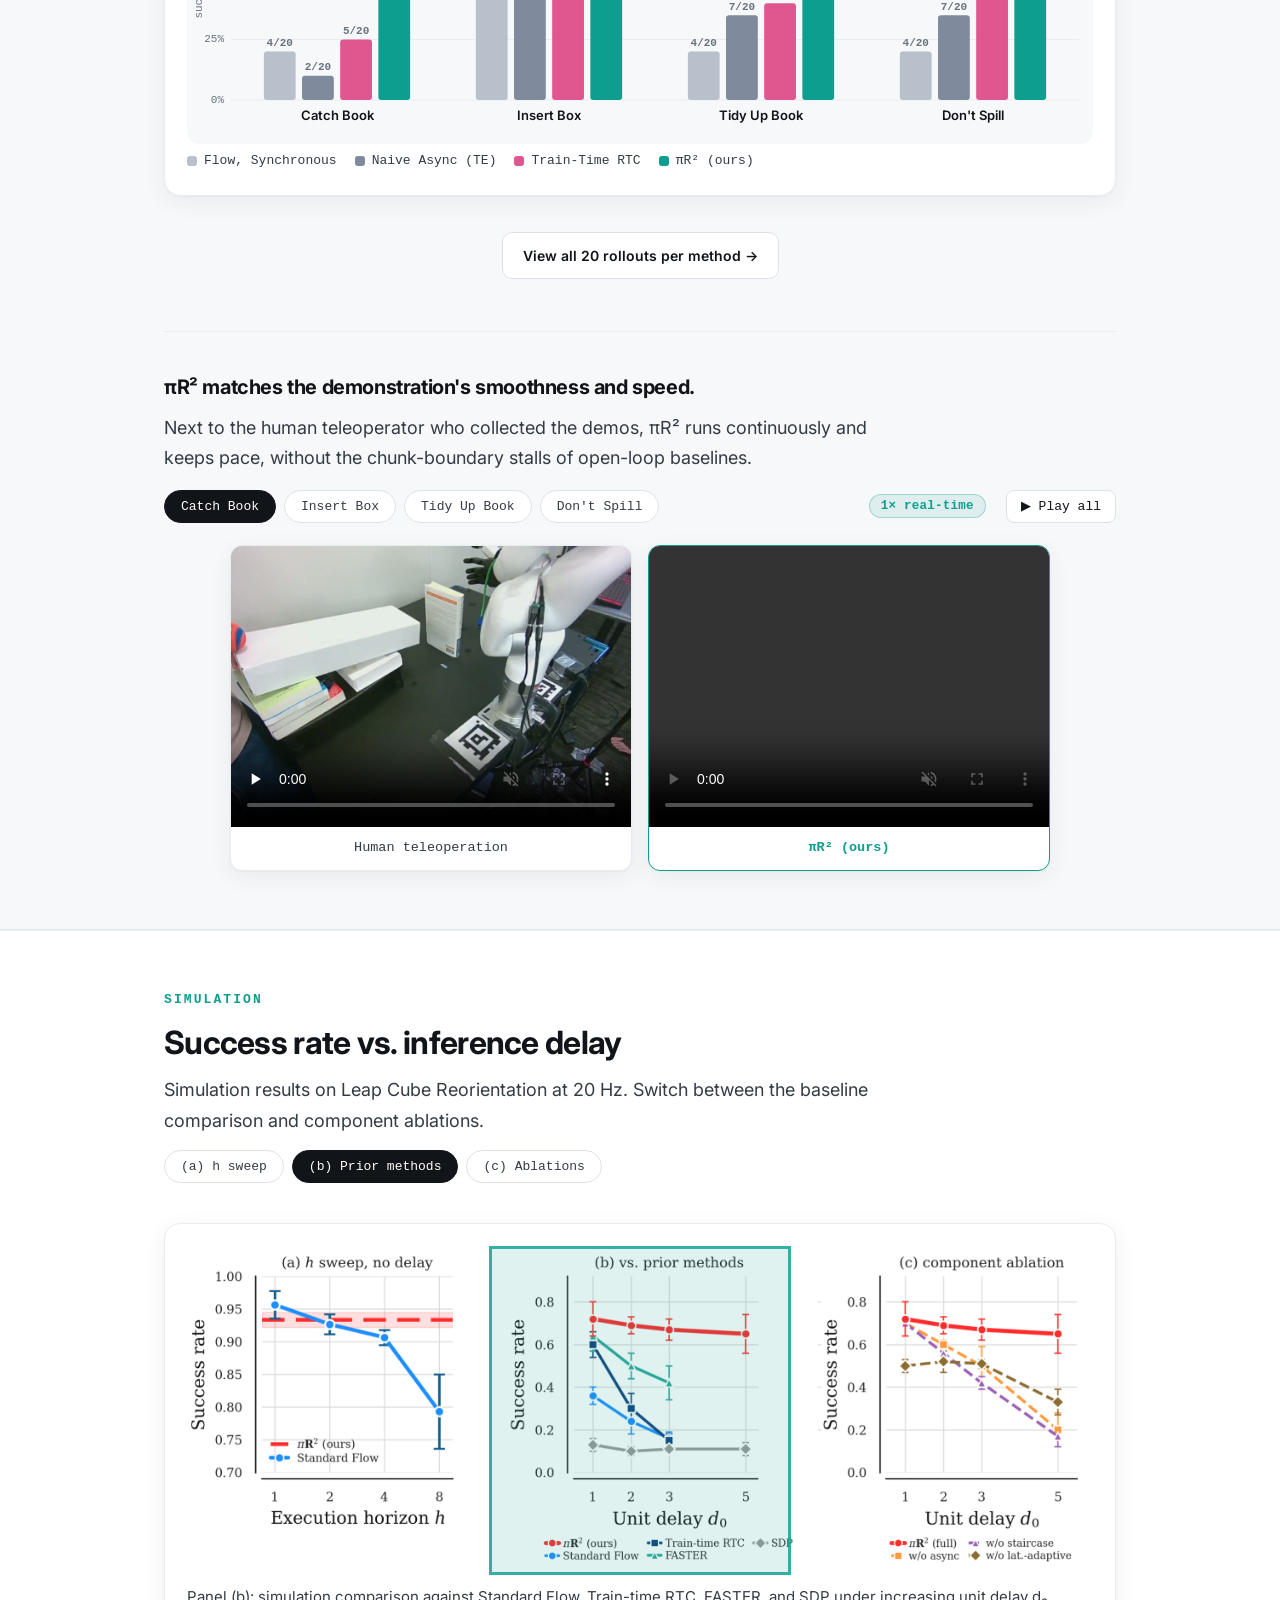
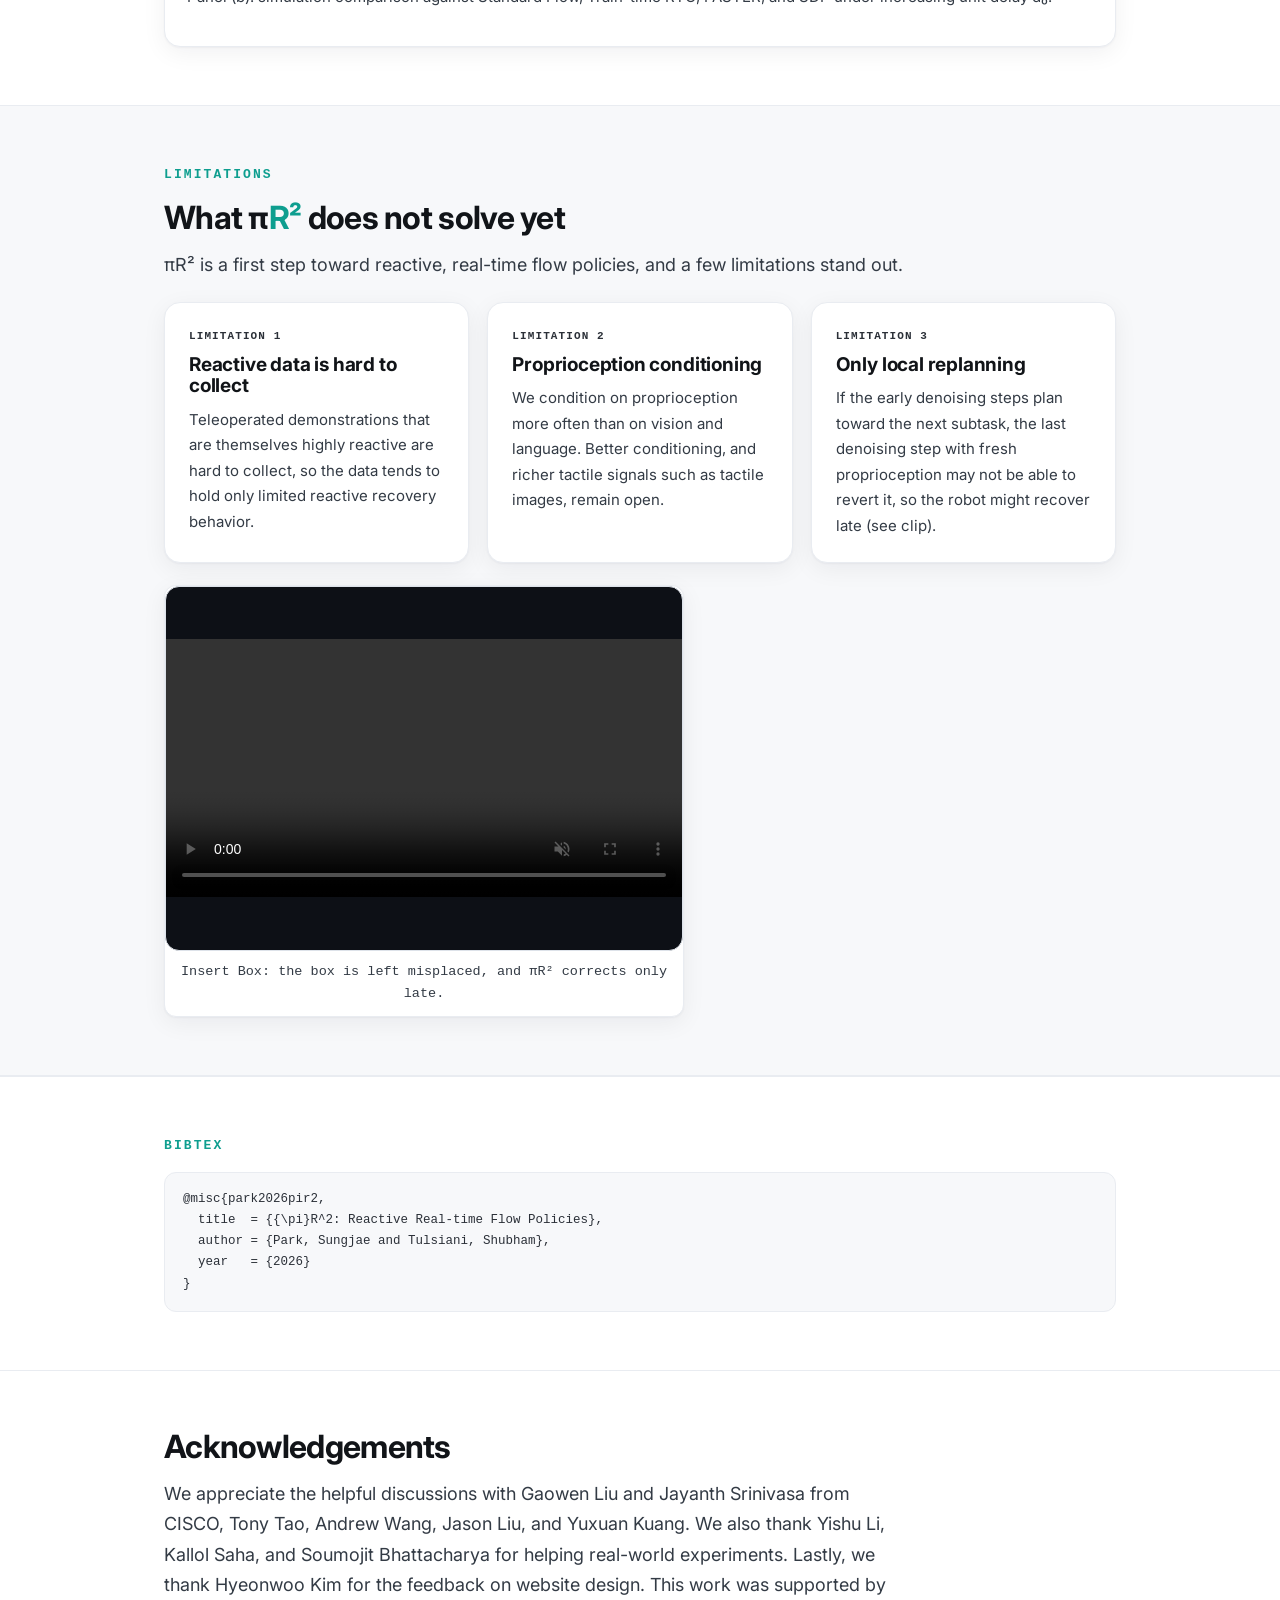
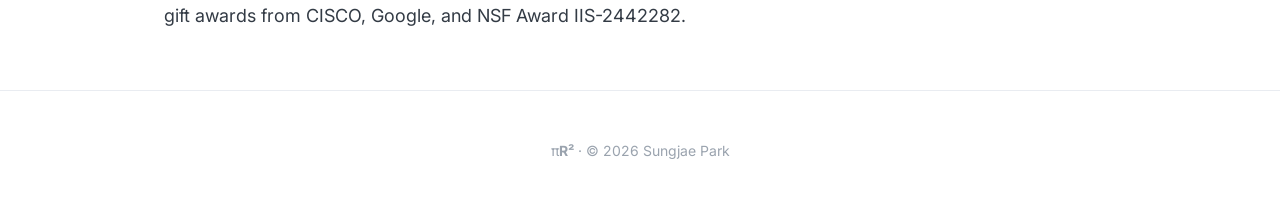
==== commit ee00aed9: "Cache-bust site.css so award tooltip styles load Co-Authored-By: Claude Opus 5.5 <noreply@anthropic." ====
--- a/index.html
+++ b/index.html
@@ -7,7 +7,7 @@
 <link rel="preconnect" href="https://fonts.googleapis.com">
 <link href="https://fonts.googleapis.com/css2?family=Inter:wght@400;500;600;700;800&display=swap" rel="stylesheet">
 <link rel="icon" href="static/favicon_hand.svg?v=3" type="image/svg+xml">
-<link rel="stylesheet" href="static/css/site.css">
+<link rel="stylesheet" href="static/css/site.css?v=20261113">
 </head>
 <body>
 
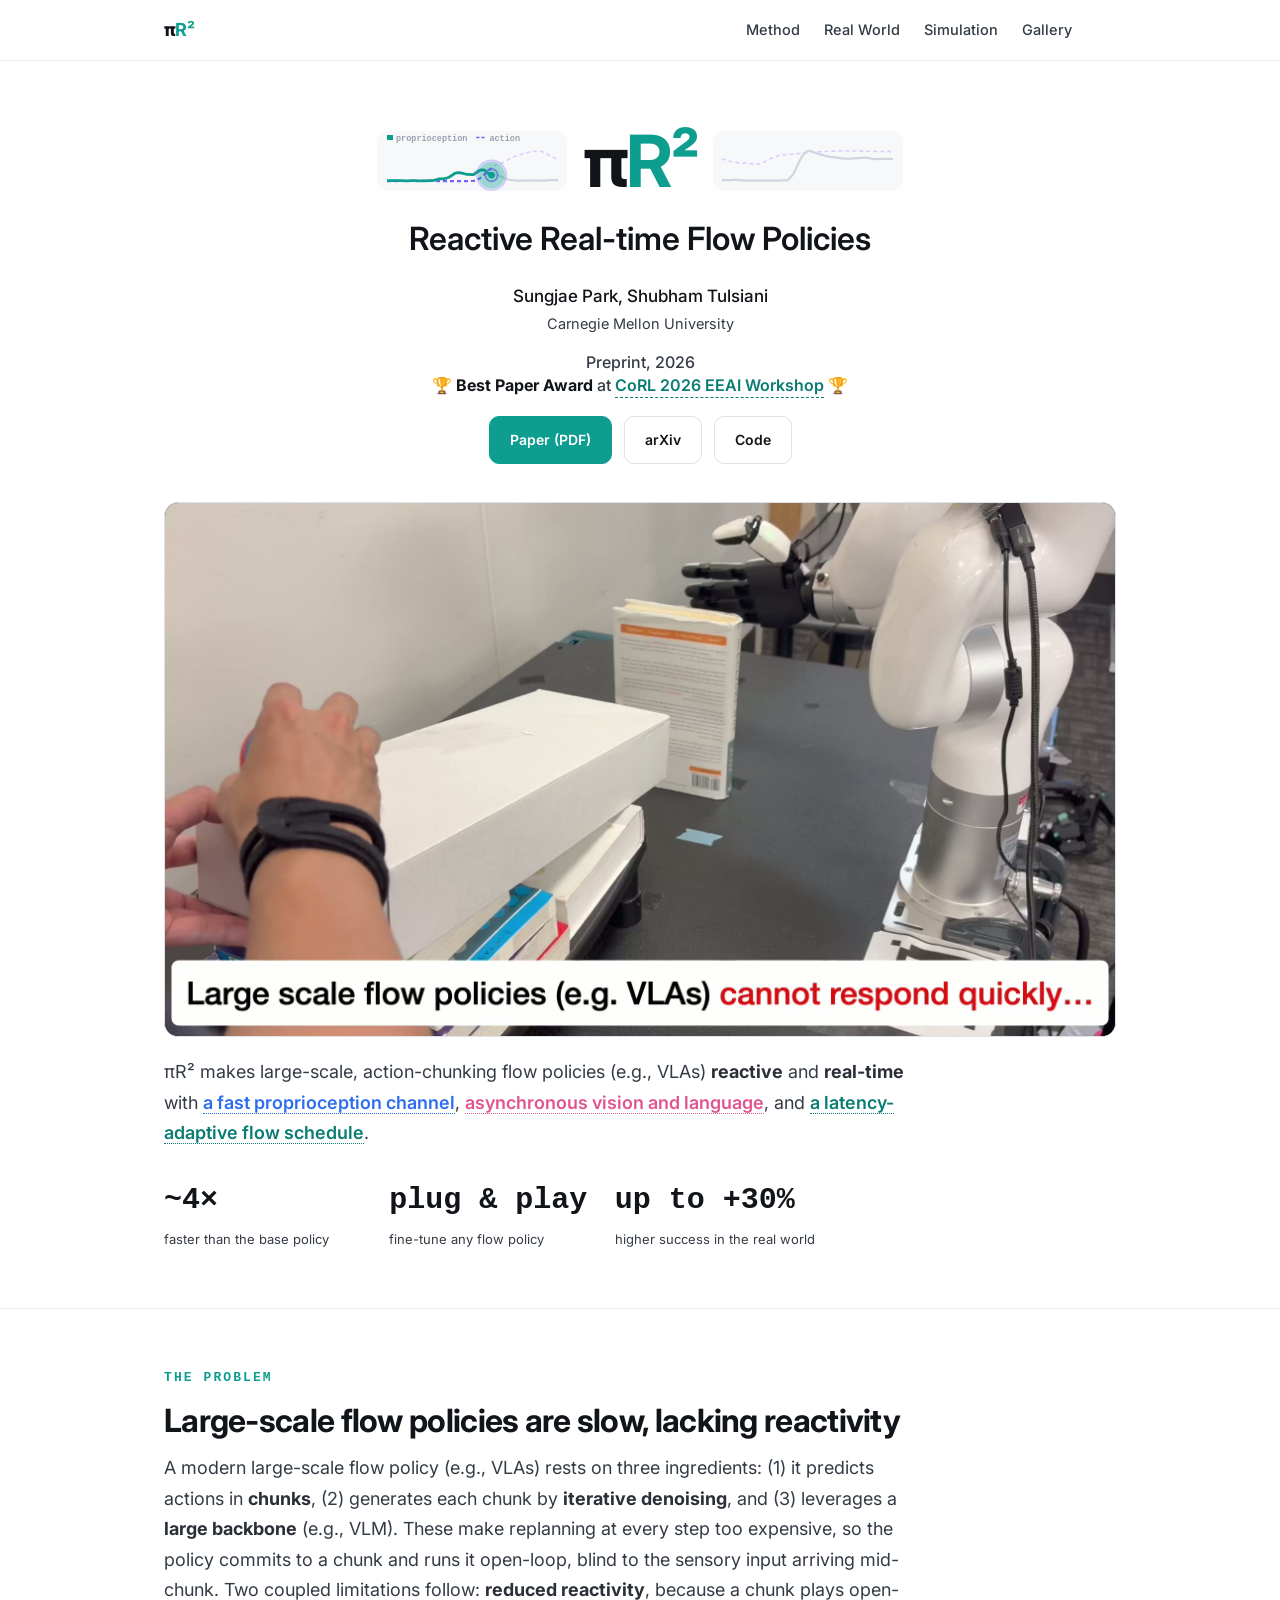
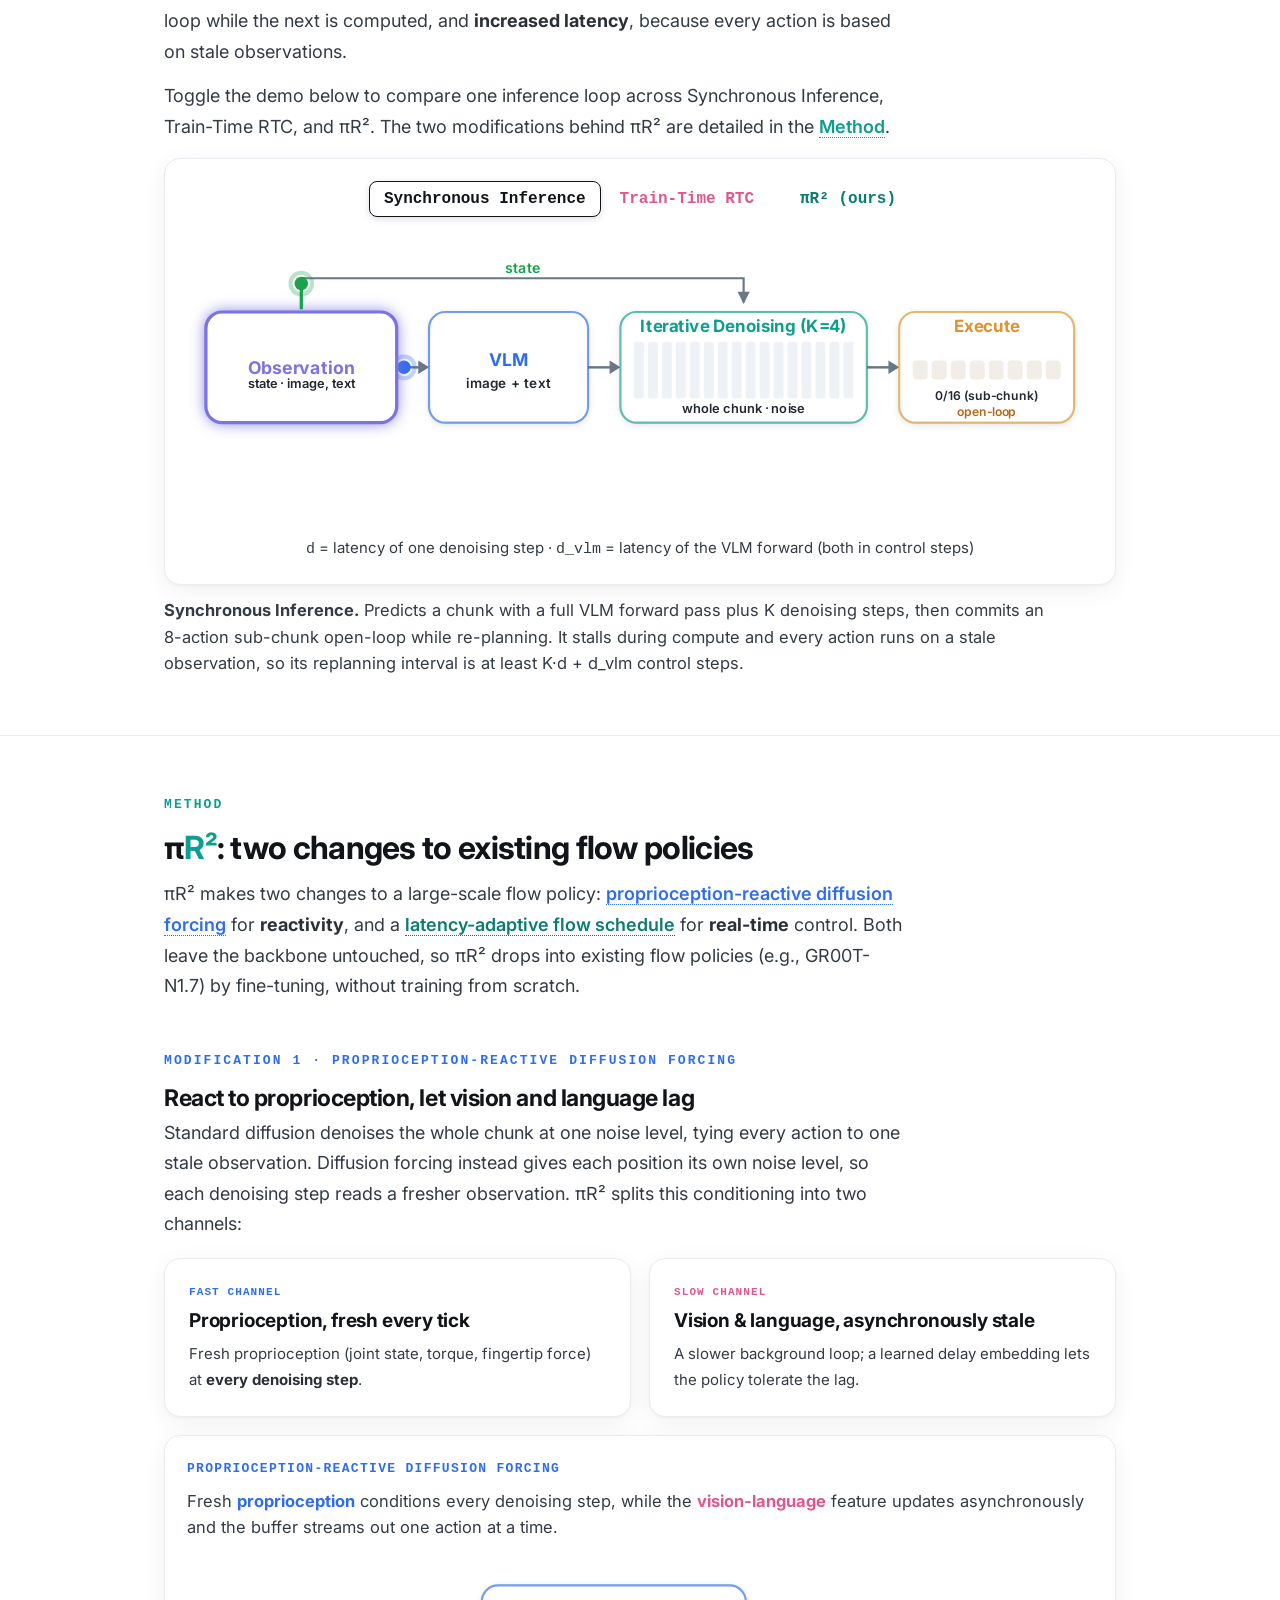
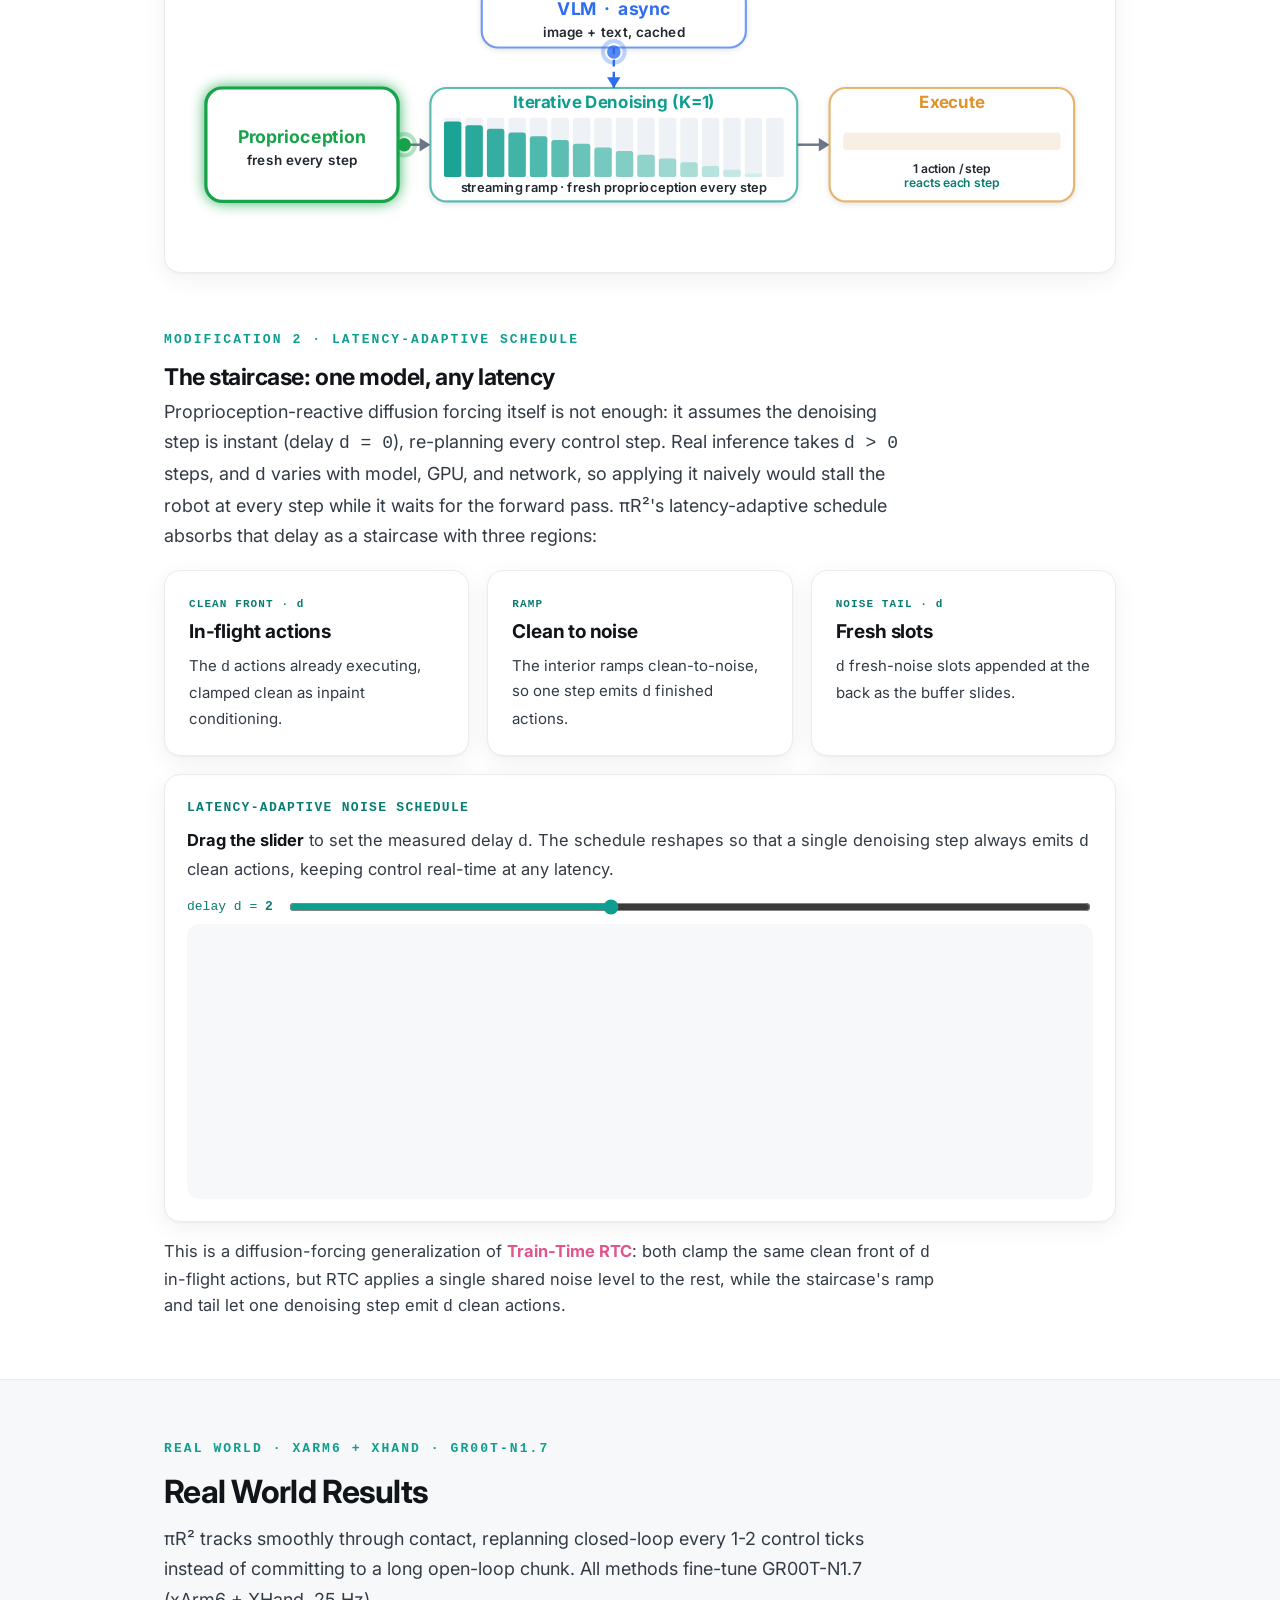
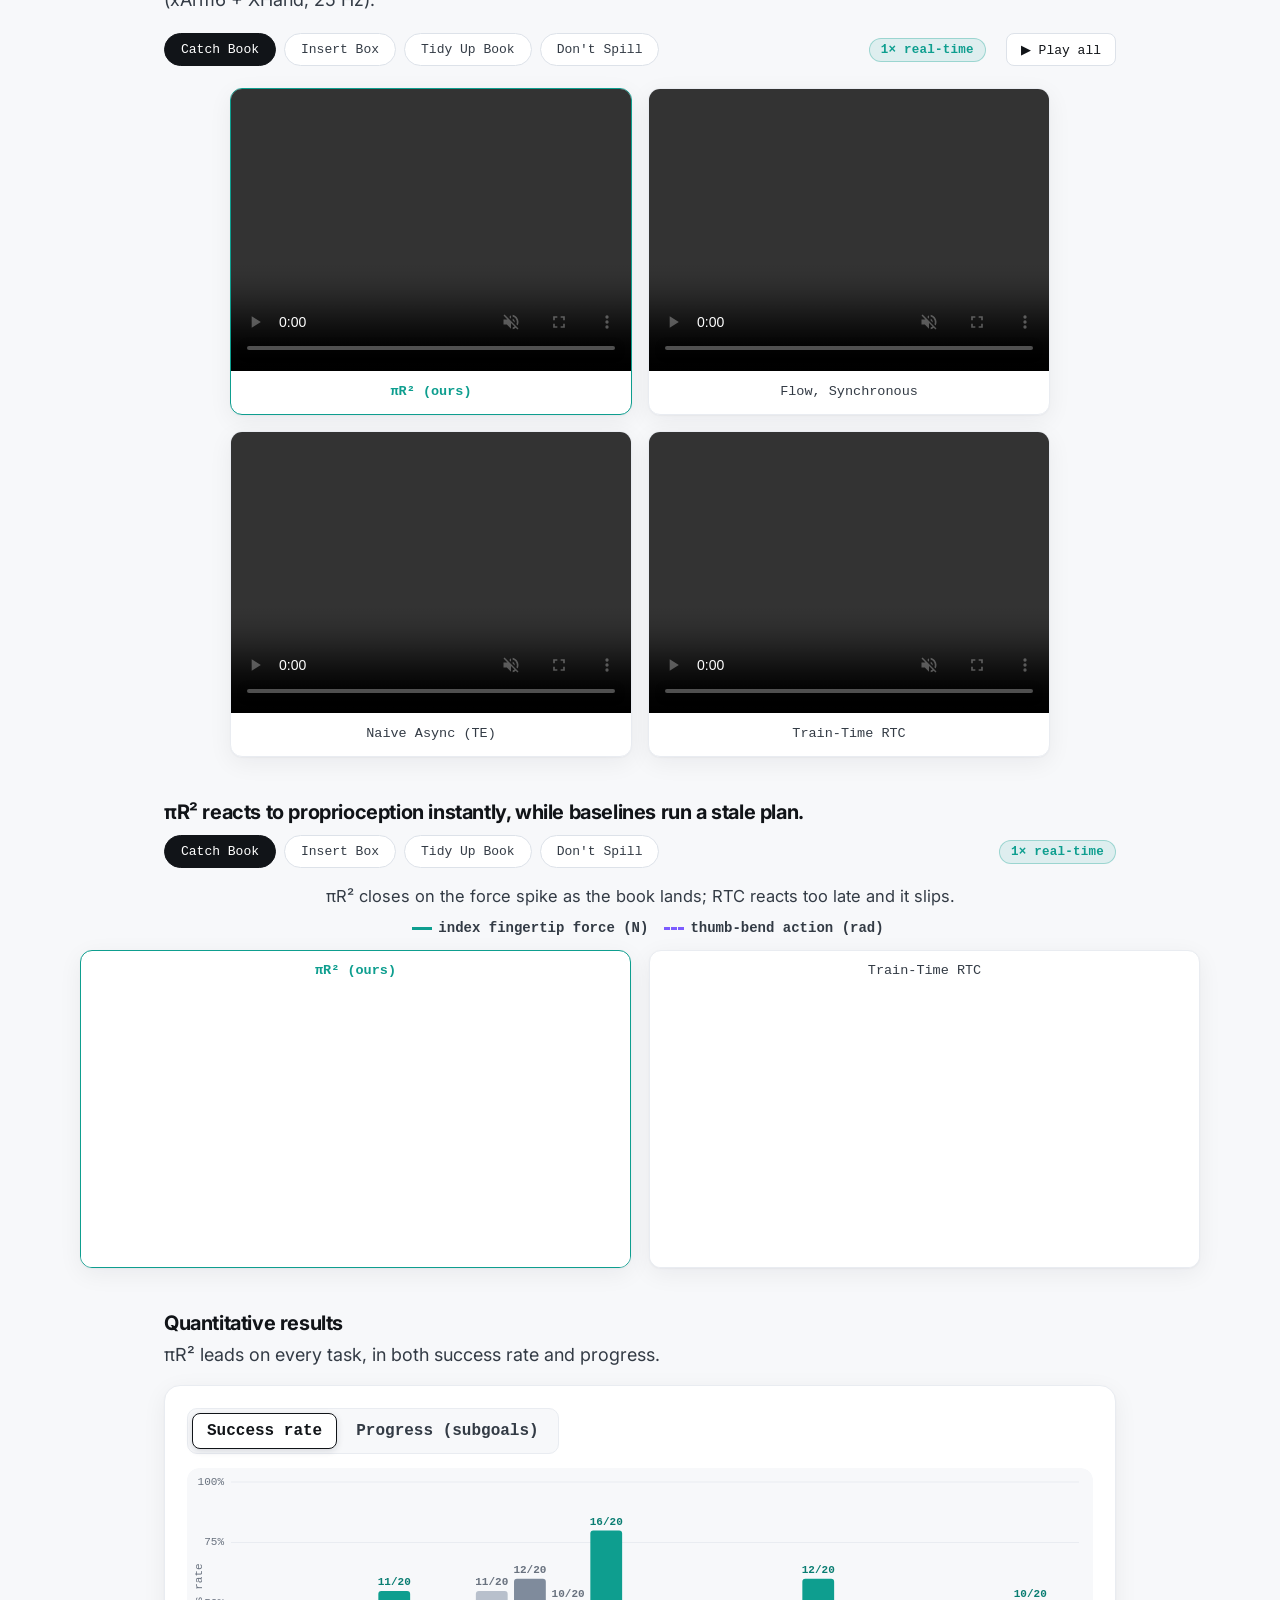
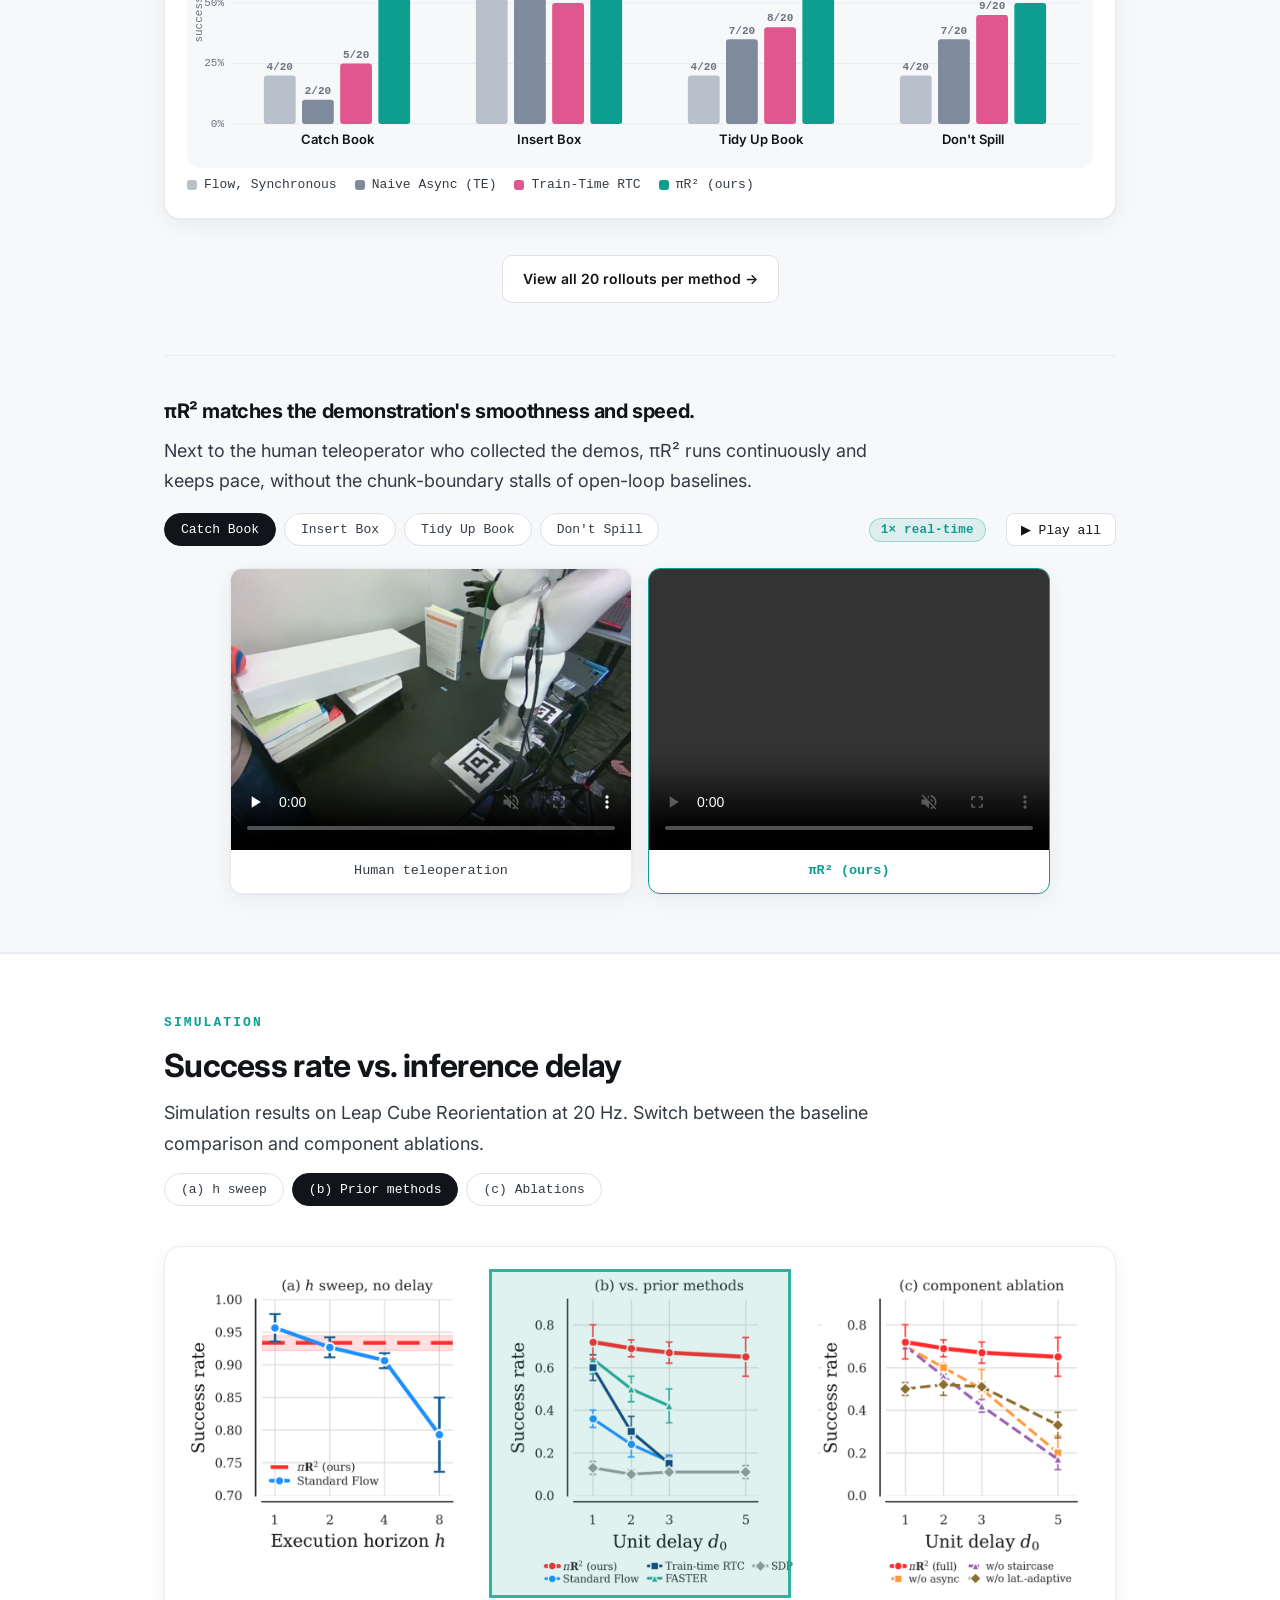
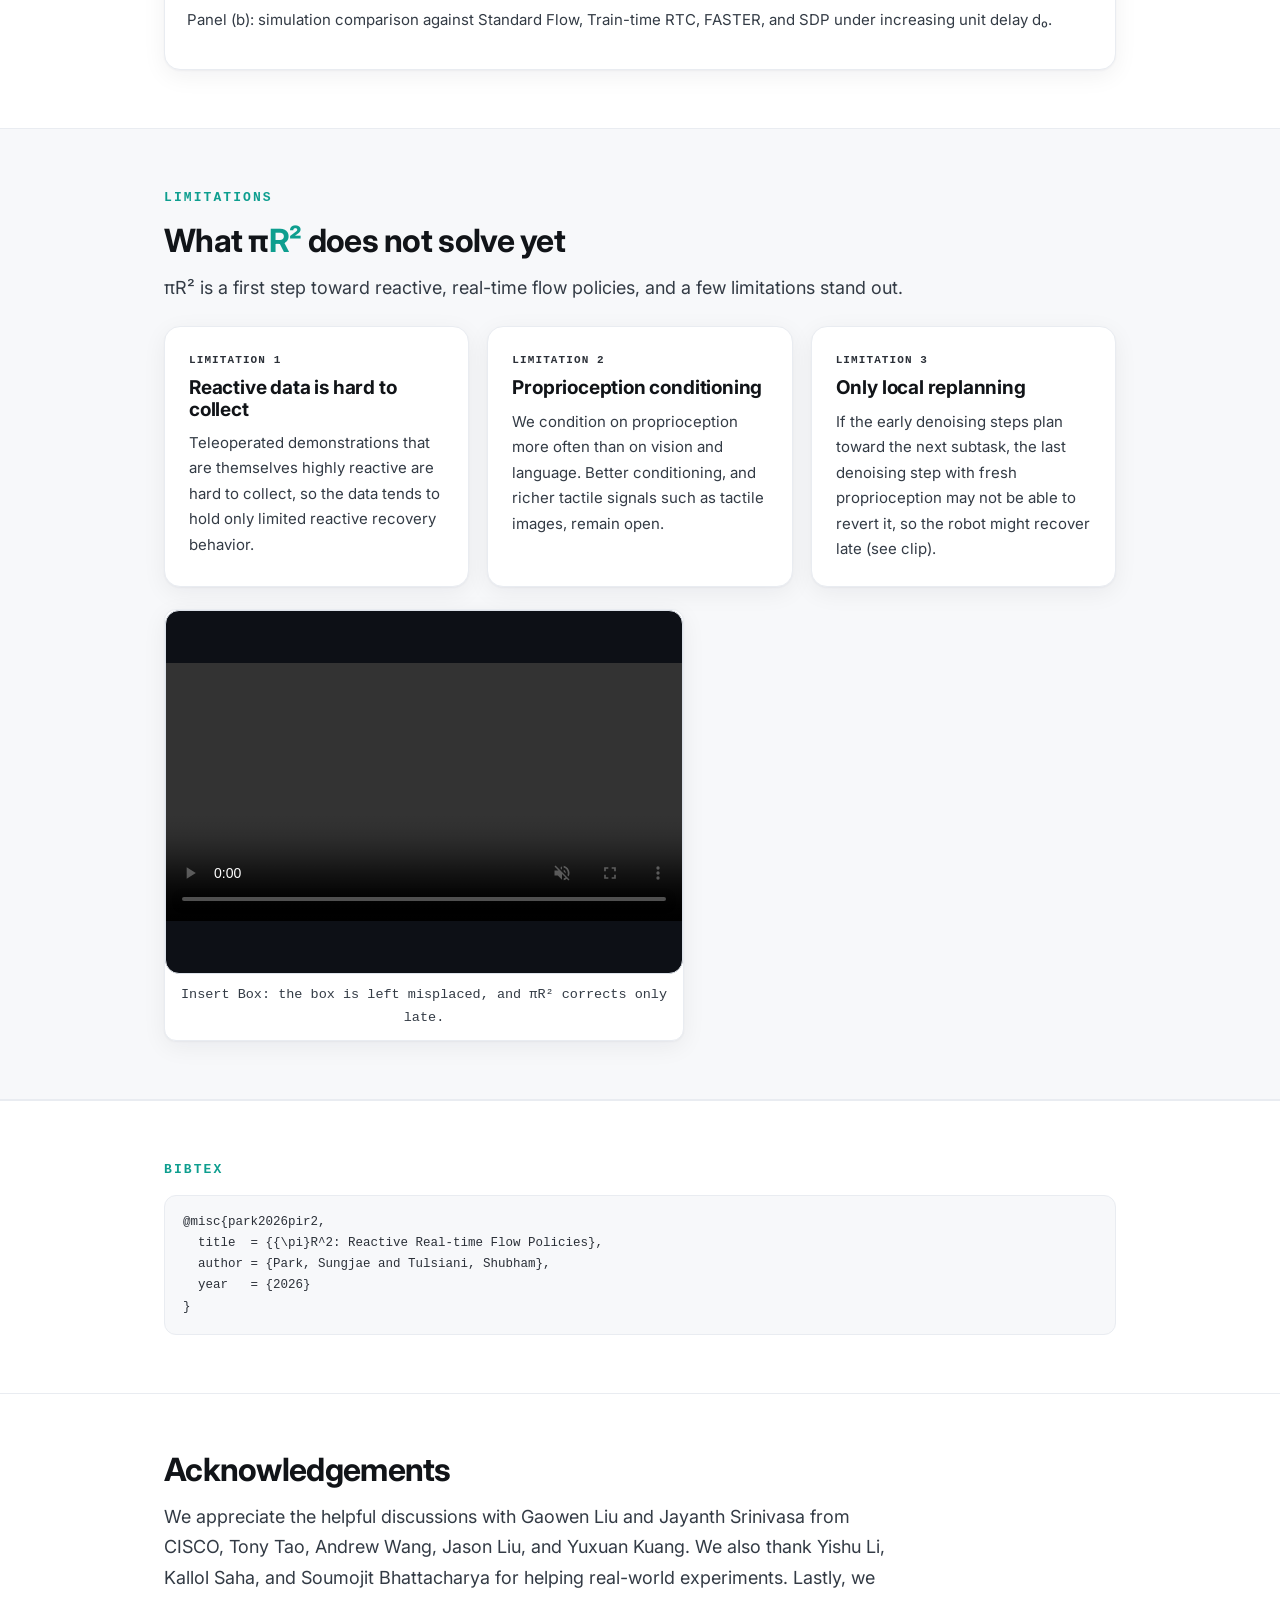
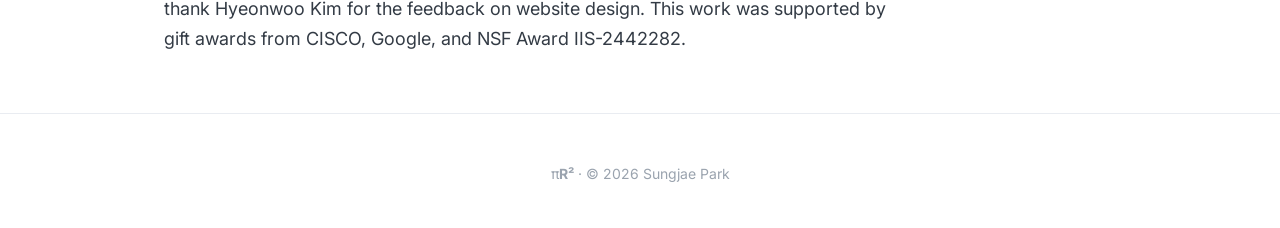
==== commit 8456d28b: "Add 'Preprint, 2026' venue line above award Co-Authored-By: Claude Opus 5.5 <noreply@anthropic.com>" ====
--- a/index.html
+++ b/index.html
@@ -7,7 +7,7 @@
 <link rel="preconnect" href="https://fonts.googleapis.com">
 <link href="https://fonts.googleapis.com/css2?family=Inter:wght@400;500;600;700;800&display=swap" rel="stylesheet">
 <link rel="icon" href="static/favicon_hand.svg?v=3" type="image/svg+xml">
-<link rel="stylesheet" href="static/css/site.css?v=20261113">
+<link rel="stylesheet" href="static/css/site.css?v=20261113b">
 </head>
 <body>
 
@@ -33,10 +33,13 @@
   <p class="subtitle">Reactive Real-time Flow Policies</p>
   <p class="authors"><a href="https://rureadyo.github.io/" target="_blank" rel="noopener">Sungjae Park</a>, <a href="https://shubhtuls.github.io/" target="_blank" rel="noopener">Shubham Tulsiani</a></p>
   <p class="affil">Carnegie Mellon University</p>
-  <p class="venue-line">🏆 <strong>Best Paper Award</strong> at
+  <div class="venue-line">
+    <span>Preprint, 2026</span>
+    <span>🏆 <strong>Best Paper Award</strong> at
     <a class="venue-detail" href="https://efficient-embodied-ai.github.io/" target="_blank" rel="noopener">CoRL 2026 EEAI Workshop
       <span class="venue-tooltip" role="tooltip"><span><strong>Efficient Foundation Models for Real-Time Embodied AI</strong></span><span>EEAI Workshop at CoRL 2026 · Austin, TX · November 12, 2026</span></span>
-    </a> 🏆</p>
+    </a> 🏆</span>
+  </div>
   <div class="cta">
     <a class="btn primary" href="static/pir2.pdf" id="paper-link">Paper (PDF)</a>
     <a class="btn" href="https://arxiv.org/abs/2607.26055" target="_blank" rel="noopener" id="arxiv-link">arXiv</a>
--- a/static/css/site.css
+++ b/static/css/site.css
@@ -263,6 +263,7 @@
 
 /* Award line under the authors (hover the workshop name for details). */
 .venue-line{margin:14px 0 0;color:var(--dim);font-size:16px;font-weight:500;line-height:1.45}
+.venue-line>span{display:block}
 .venue-line strong{color:var(--ink);font-weight:700}
 .venue-detail{position:relative;display:inline-block;color:var(--accent-d);font-weight:600;border-bottom:1px dashed currentColor;outline:none}
 .venue-detail:hover{color:var(--accent)}
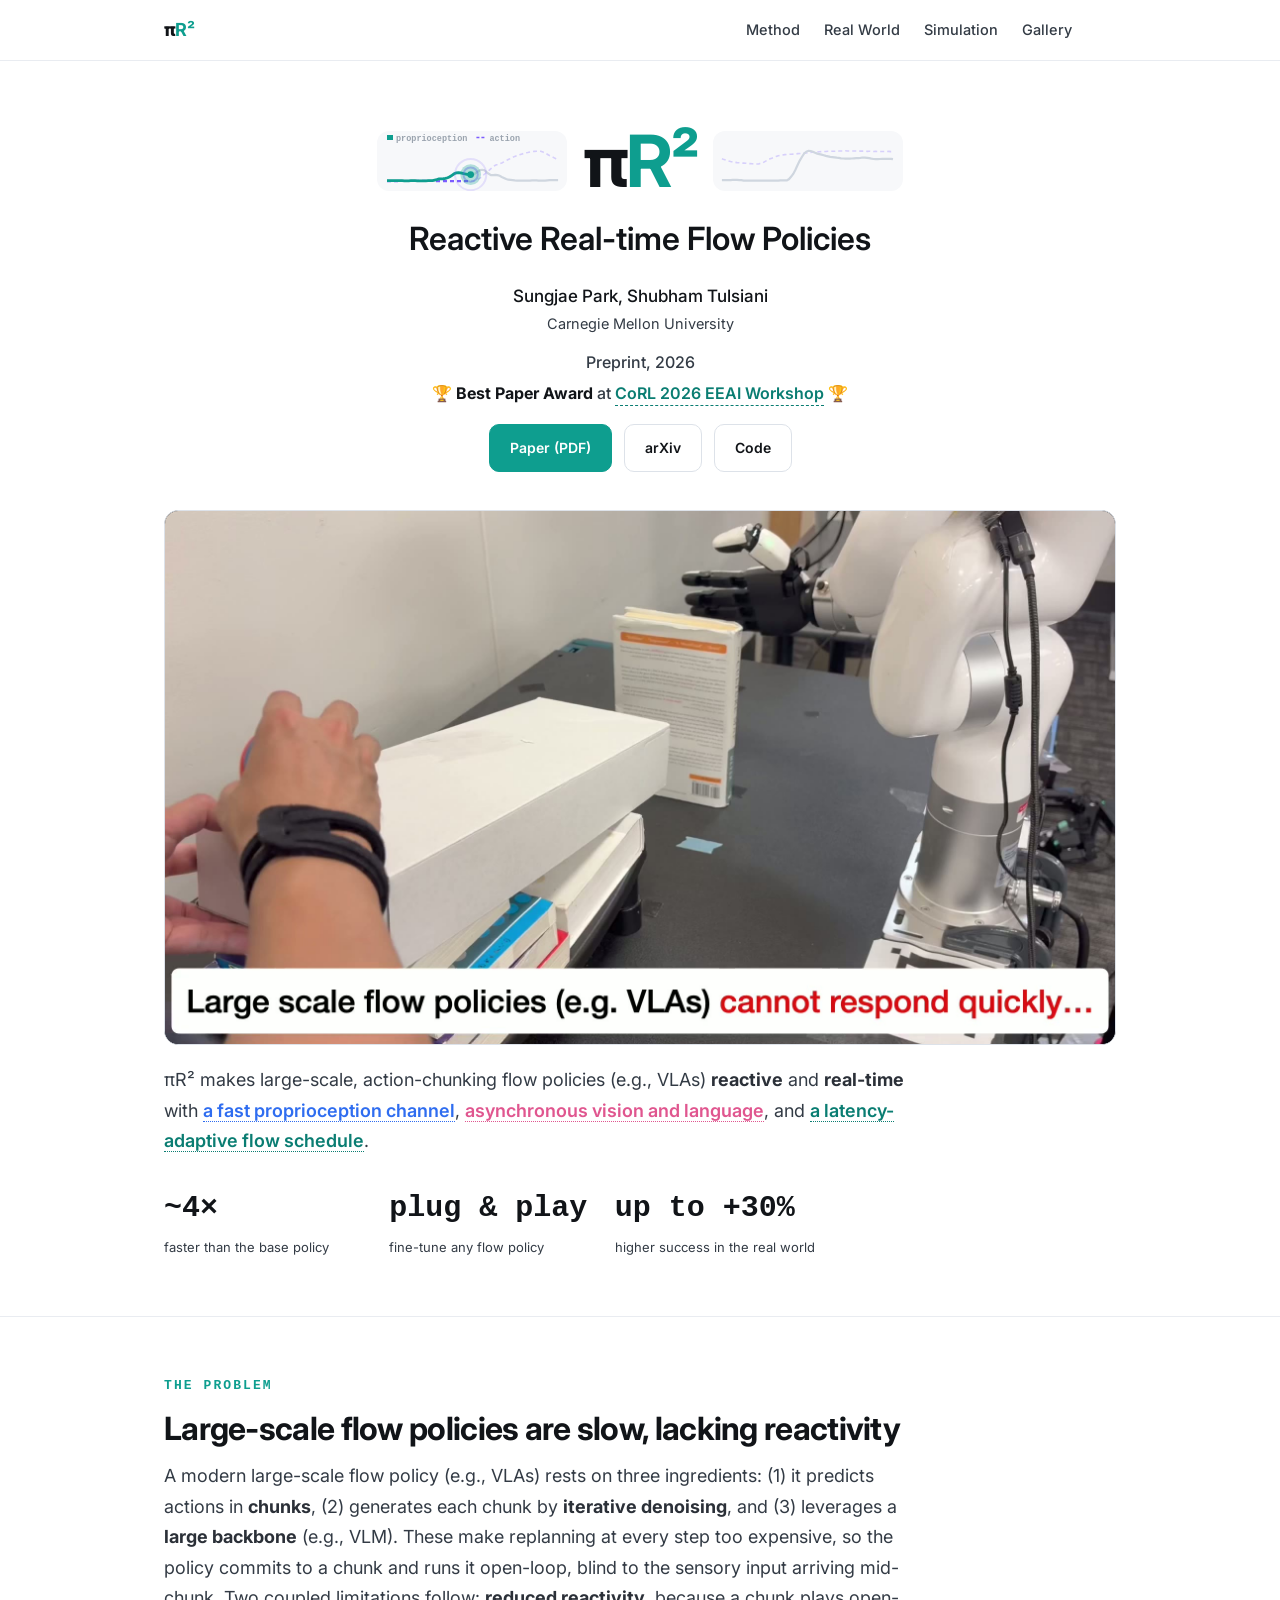
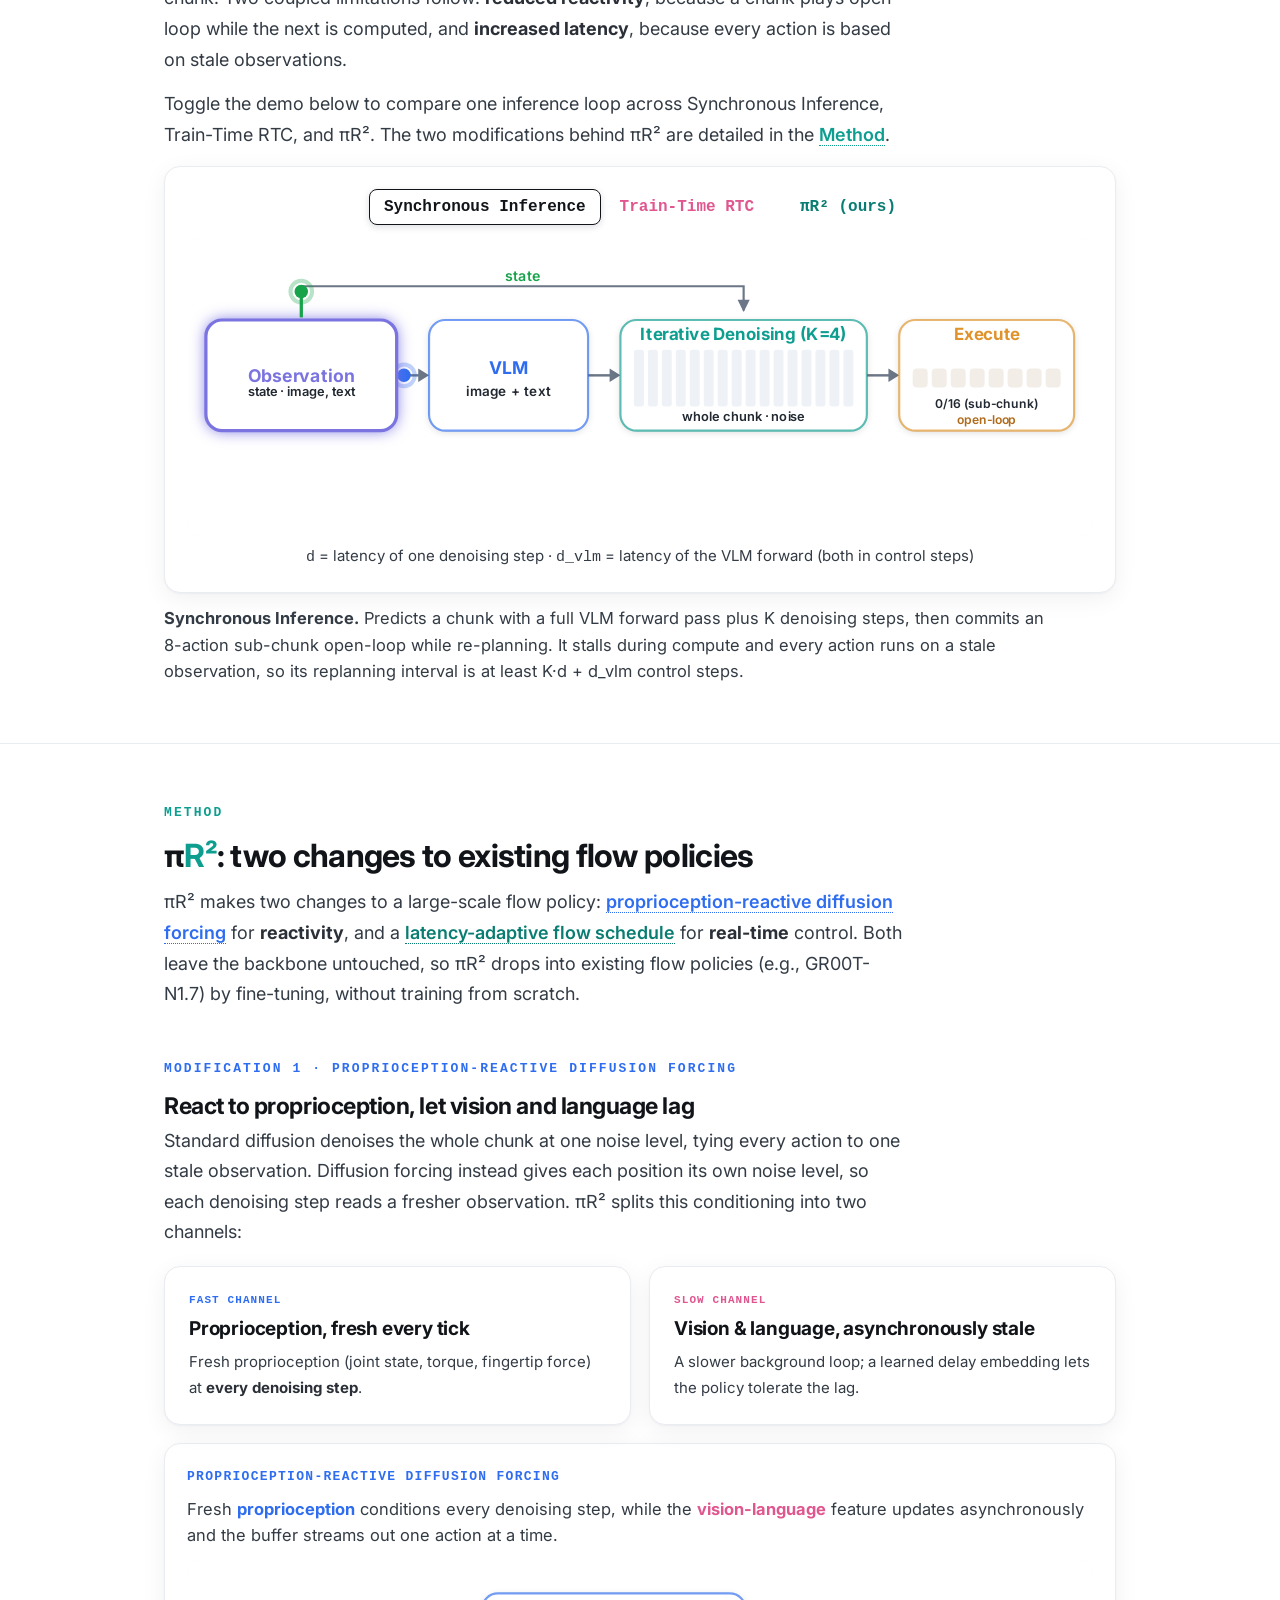
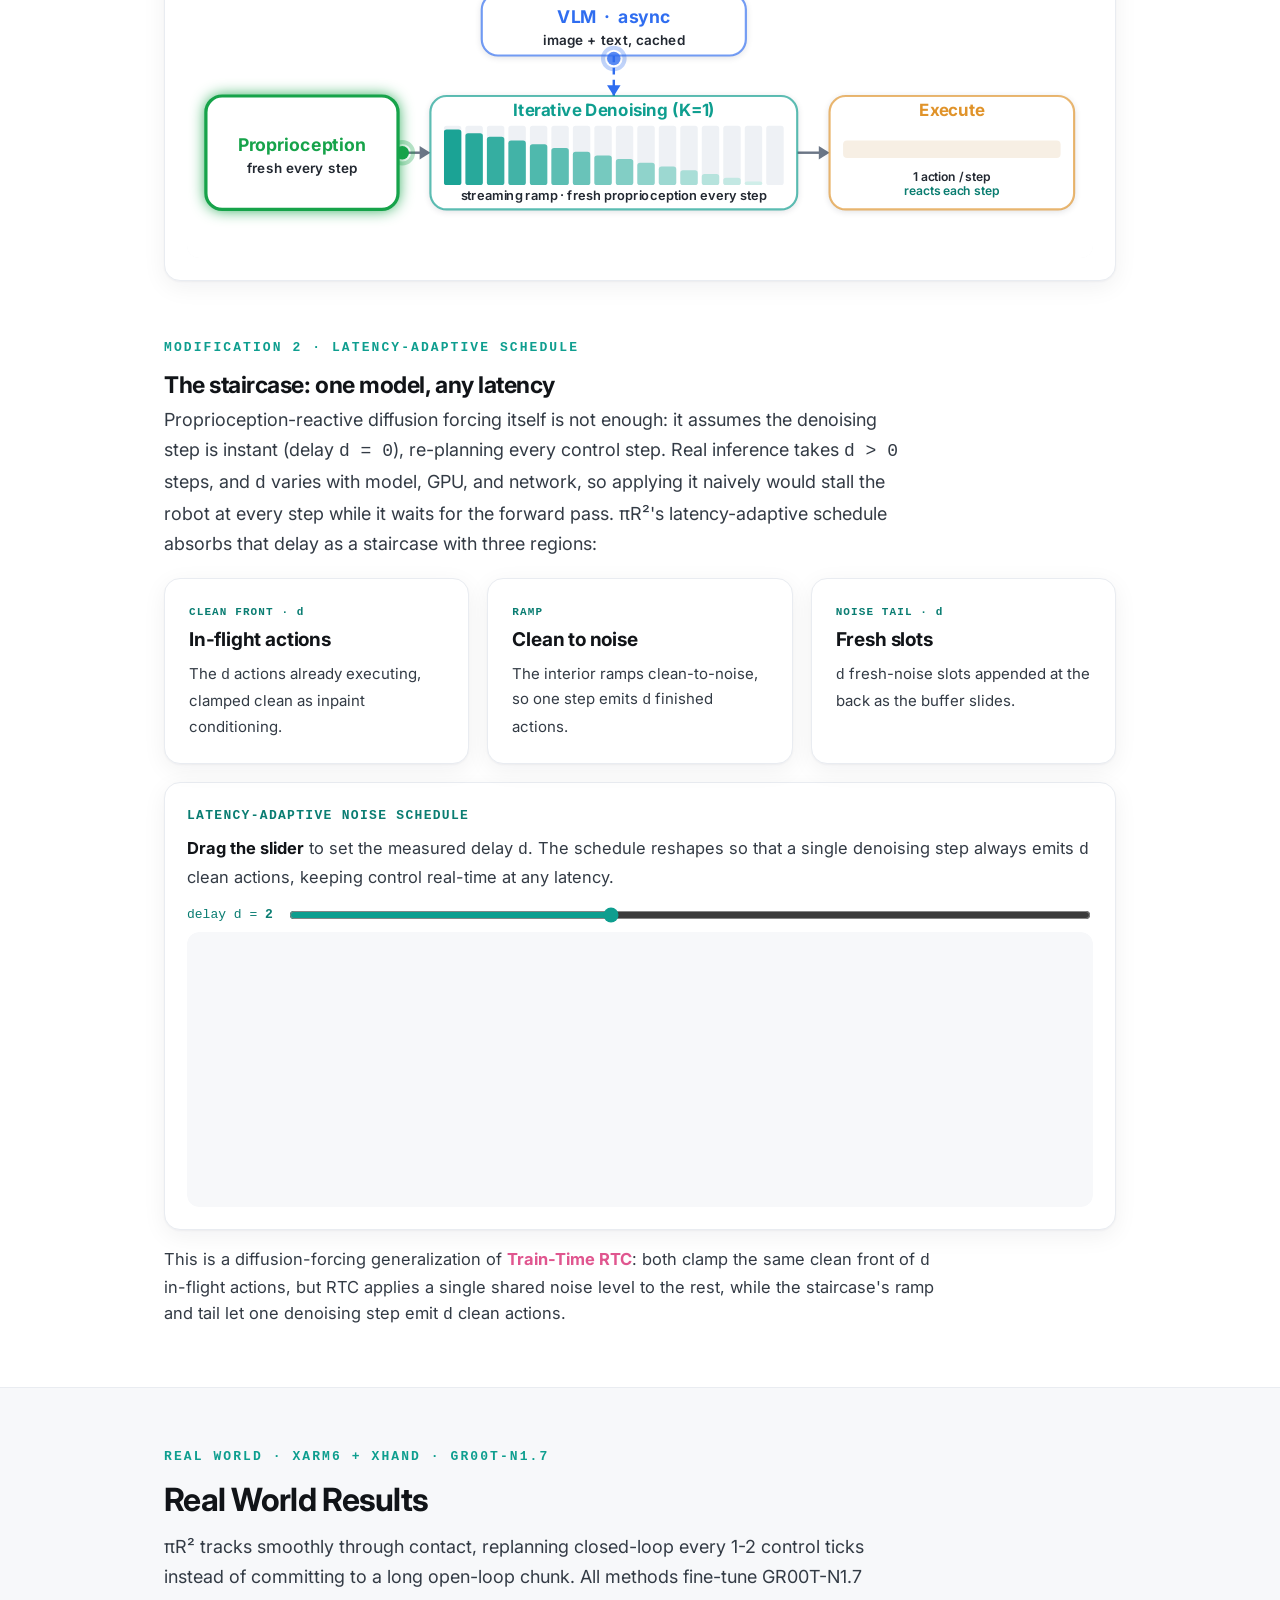
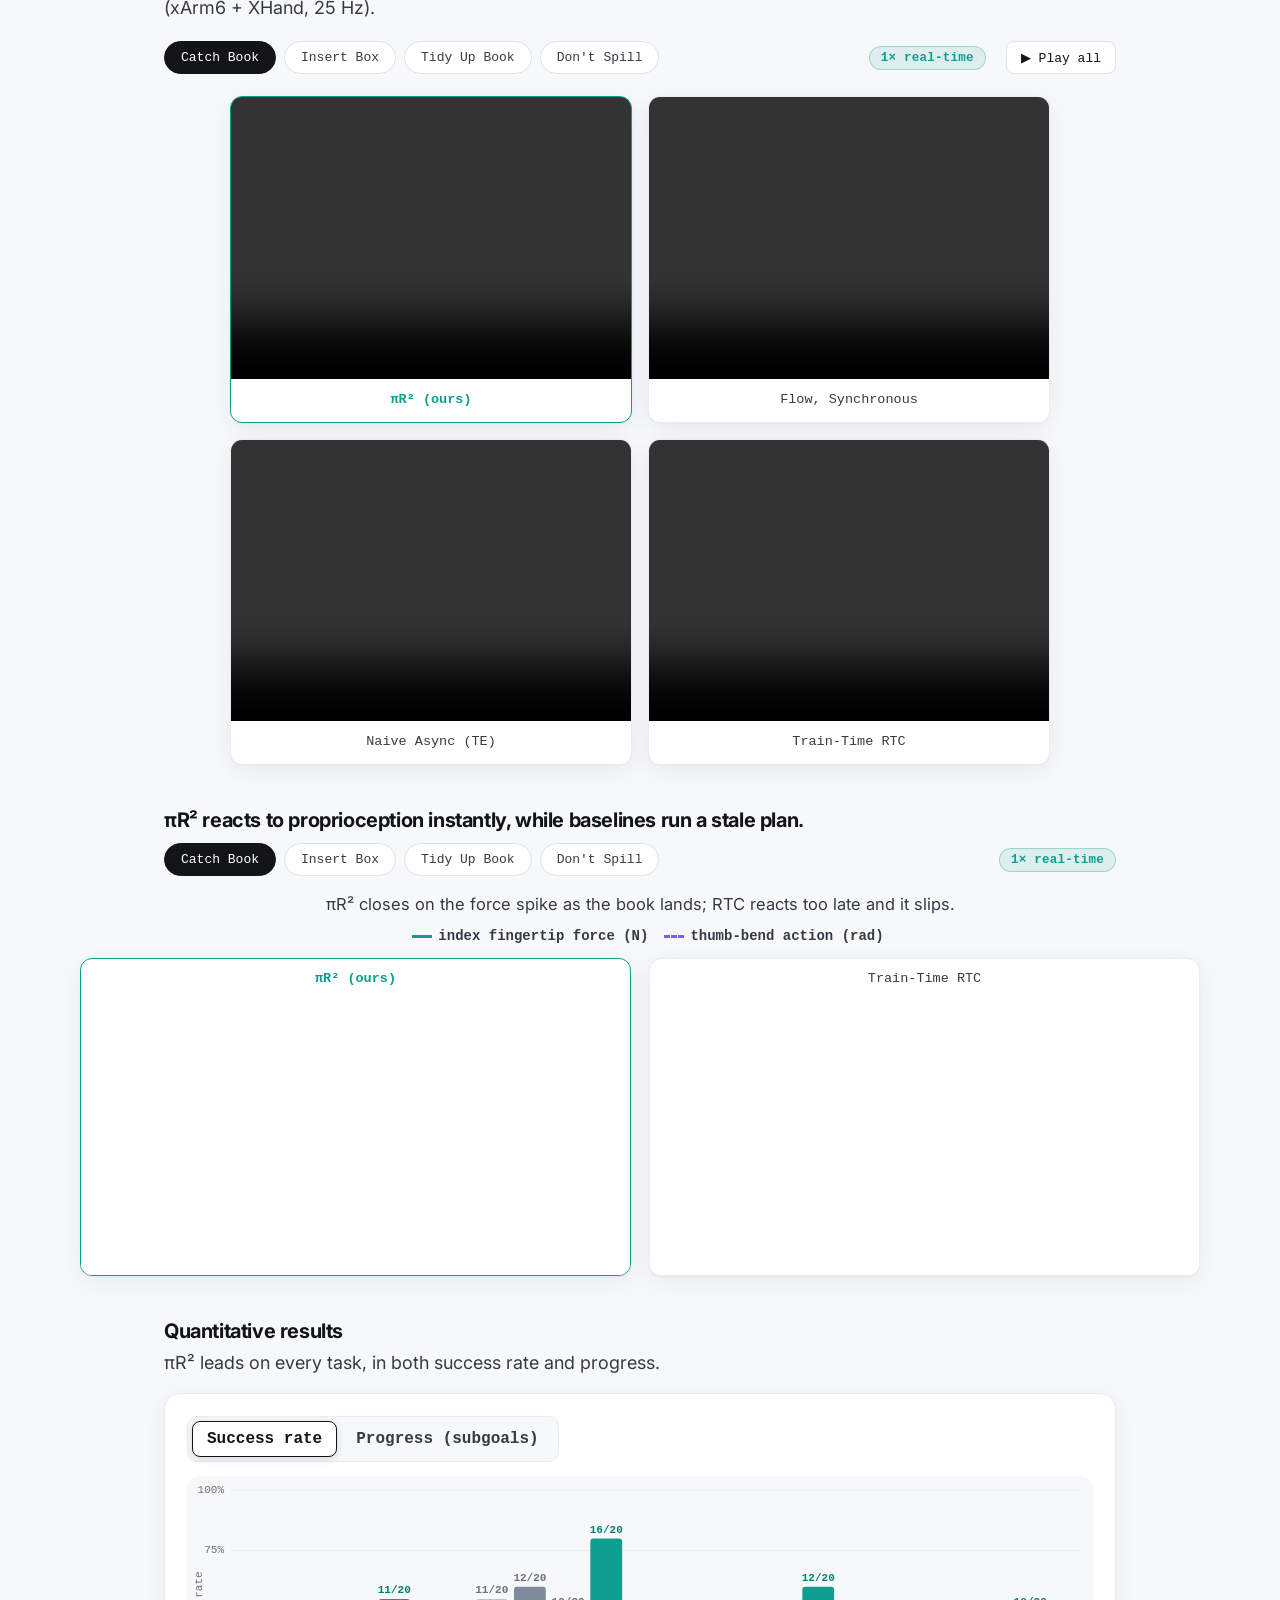
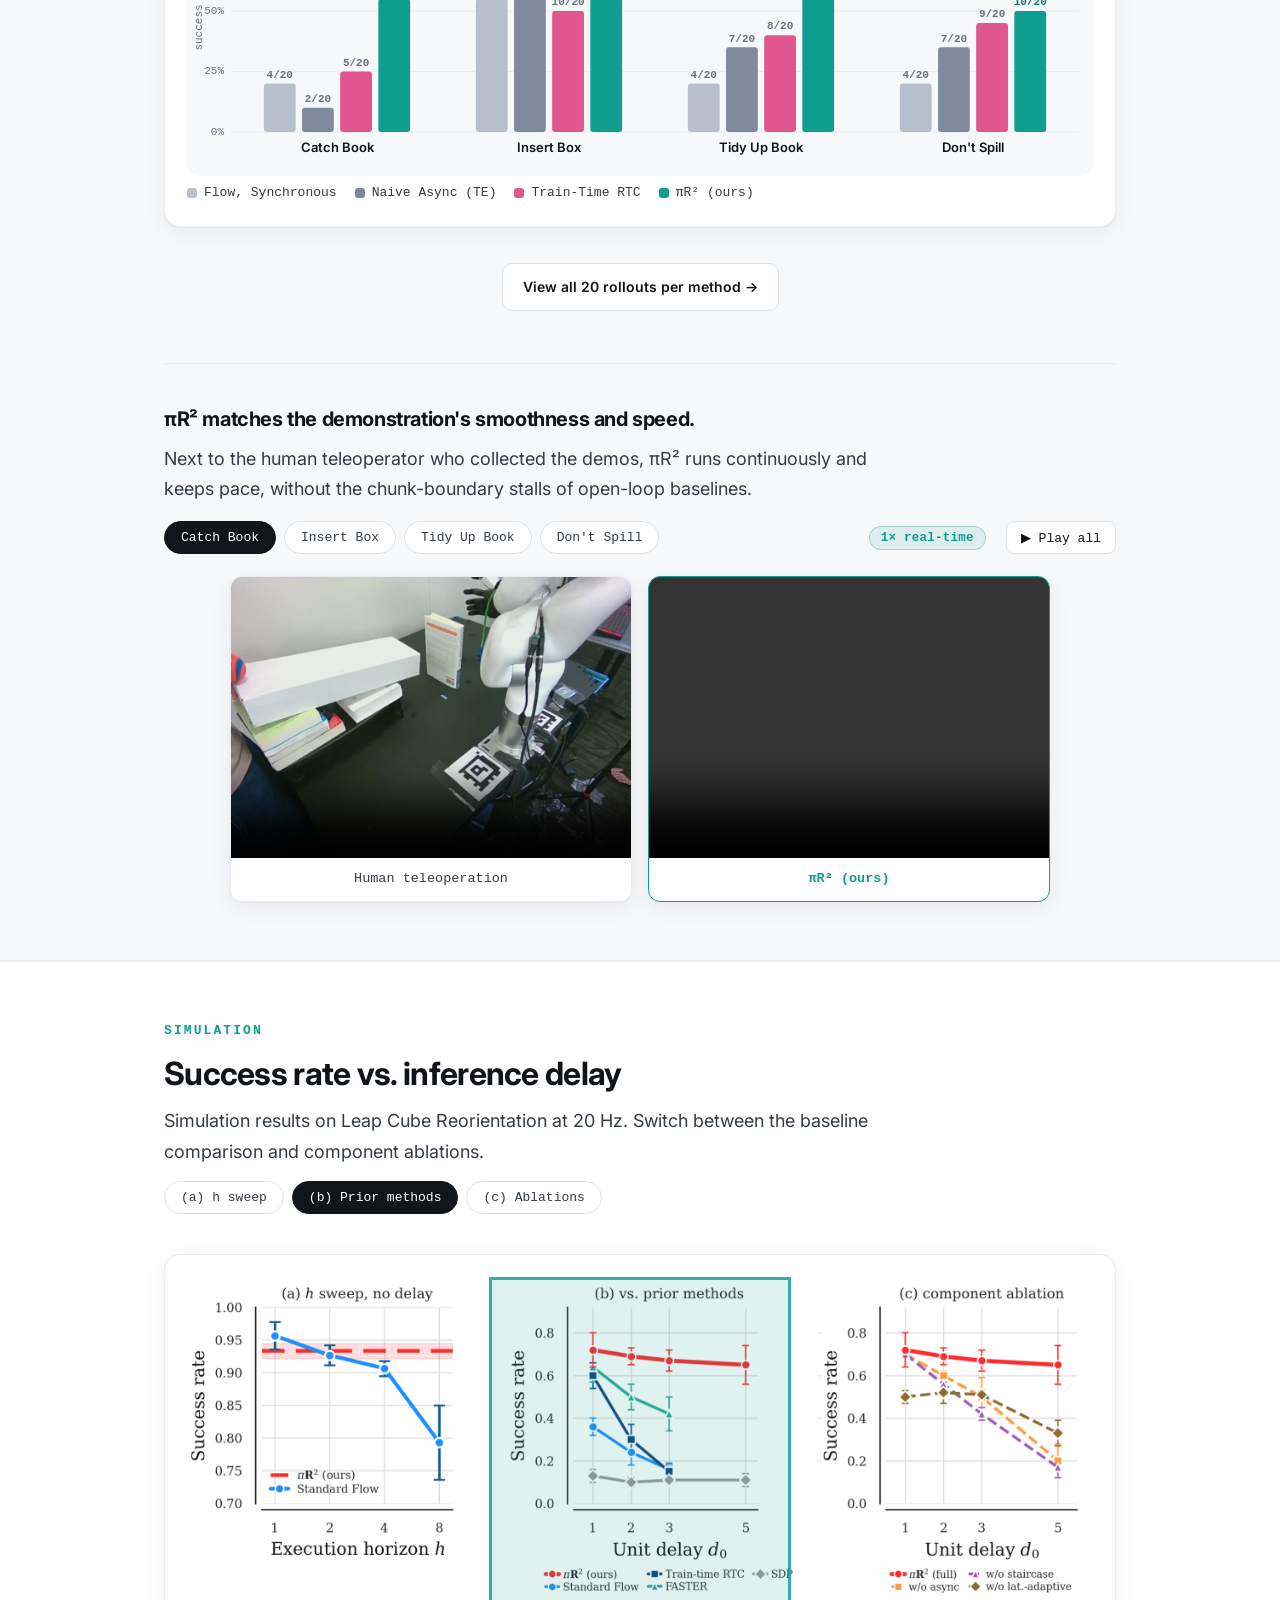
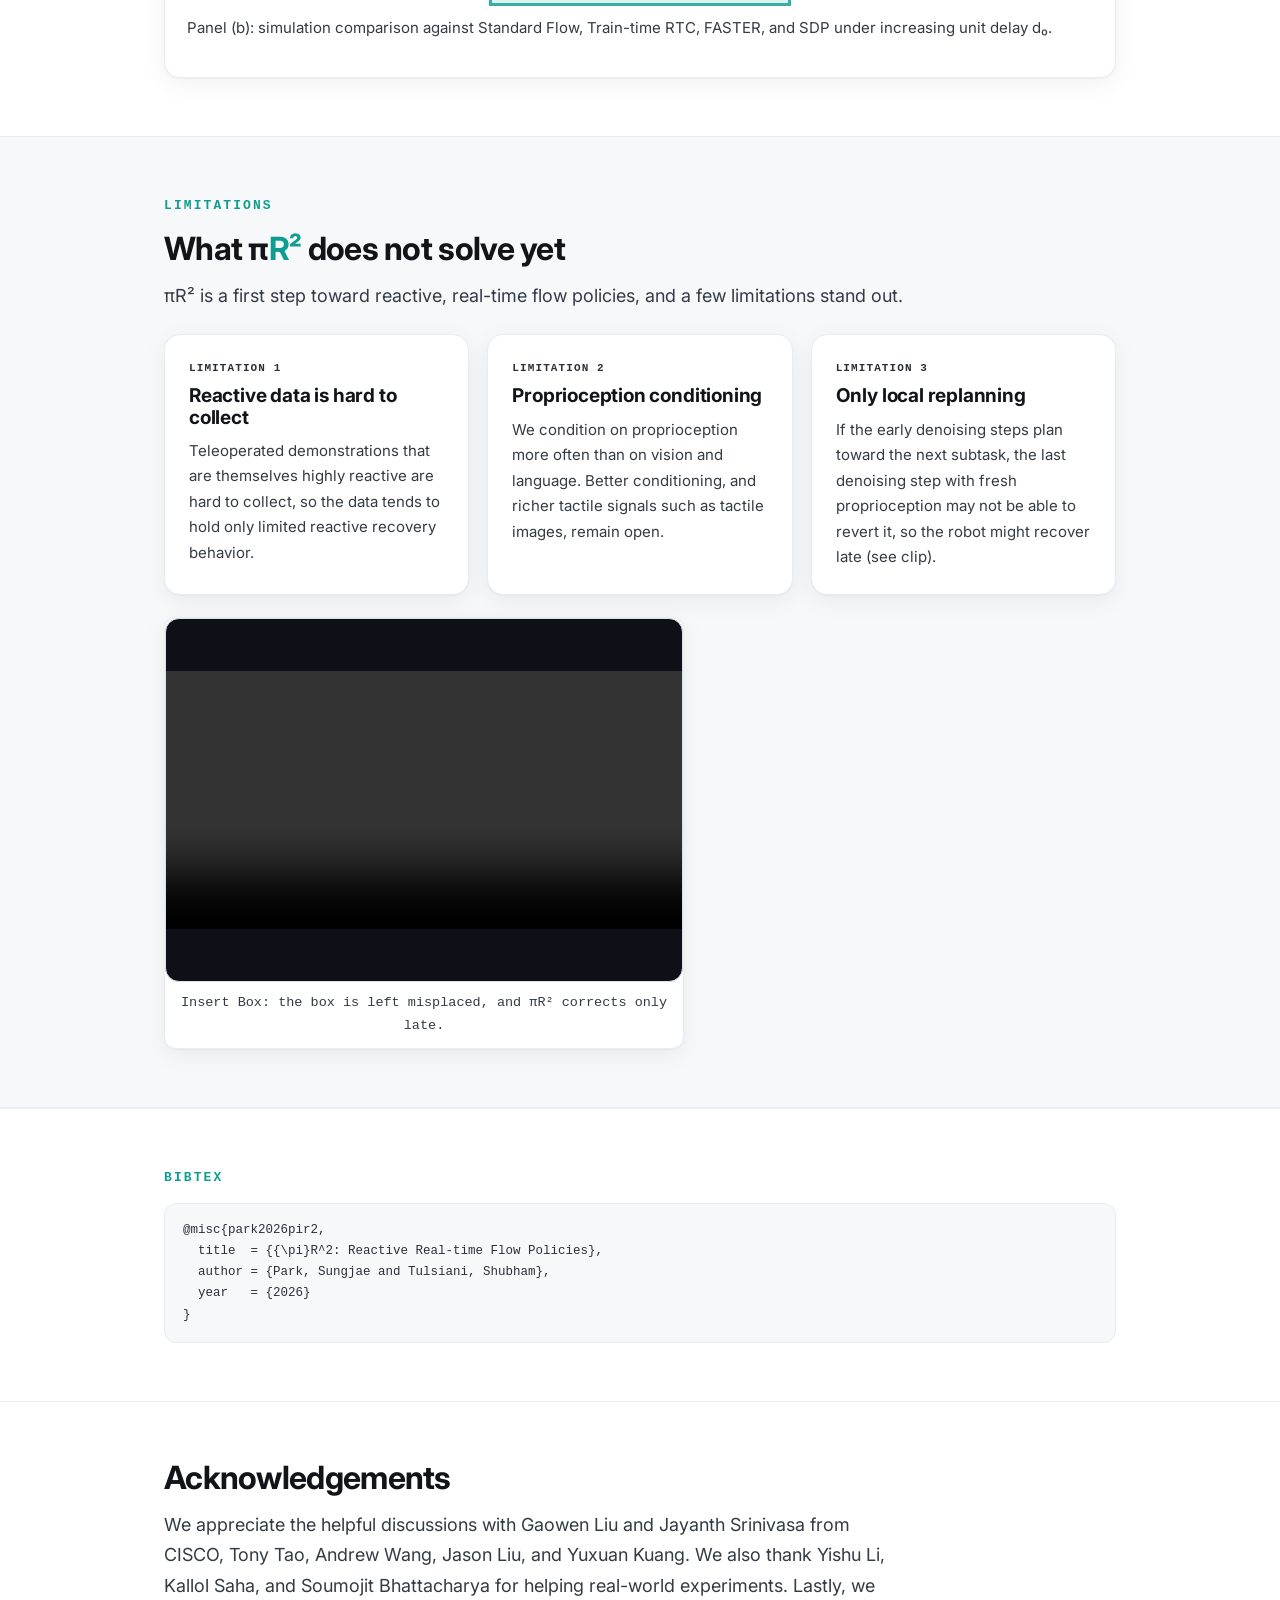
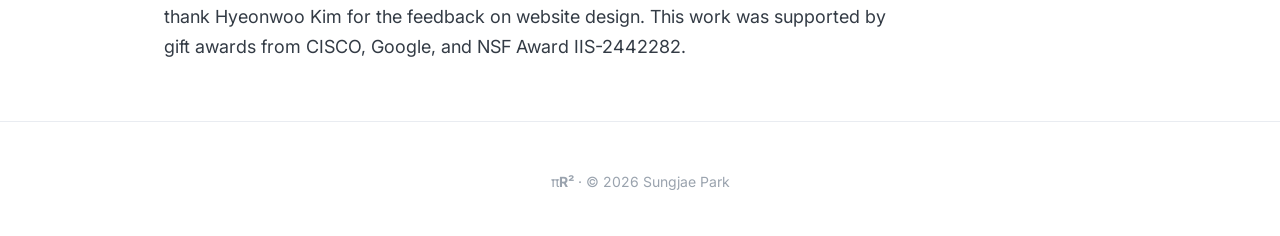
==== commit 38e539eb: "Add spacing between Preprint and award lines Co-Authored-By: Claude Opus 5.5 <noreply@anthropic.com>" ====
--- a/index.html
+++ b/index.html
@@ -7,7 +7,7 @@
 <link rel="preconnect" href="https://fonts.googleapis.com">
 <link href="https://fonts.googleapis.com/css2?family=Inter:wght@400;500;600;700;800&display=swap" rel="stylesheet">
 <link rel="icon" href="static/favicon_hand.svg?v=3" type="image/svg+xml">
-<link rel="stylesheet" href="static/css/site.css?v=20261113b">
+<link rel="stylesheet" href="static/css/site.css?v=20261113c">
 </head>
 <body>
 
--- a/static/css/site.css
+++ b/static/css/site.css
@@ -264,6 +264,7 @@
 /* Award line under the authors (hover the workshop name for details). */
 .venue-line{margin:14px 0 0;color:var(--dim);font-size:16px;font-weight:500;line-height:1.45}
 .venue-line>span{display:block}
+.venue-line>span+span{margin-top:8px}
 .venue-line strong{color:var(--ink);font-weight:700}
 .venue-detail{position:relative;display:inline-block;color:var(--accent-d);font-weight:600;border-bottom:1px dashed currentColor;outline:none}
 .venue-detail:hover{color:var(--accent)}
